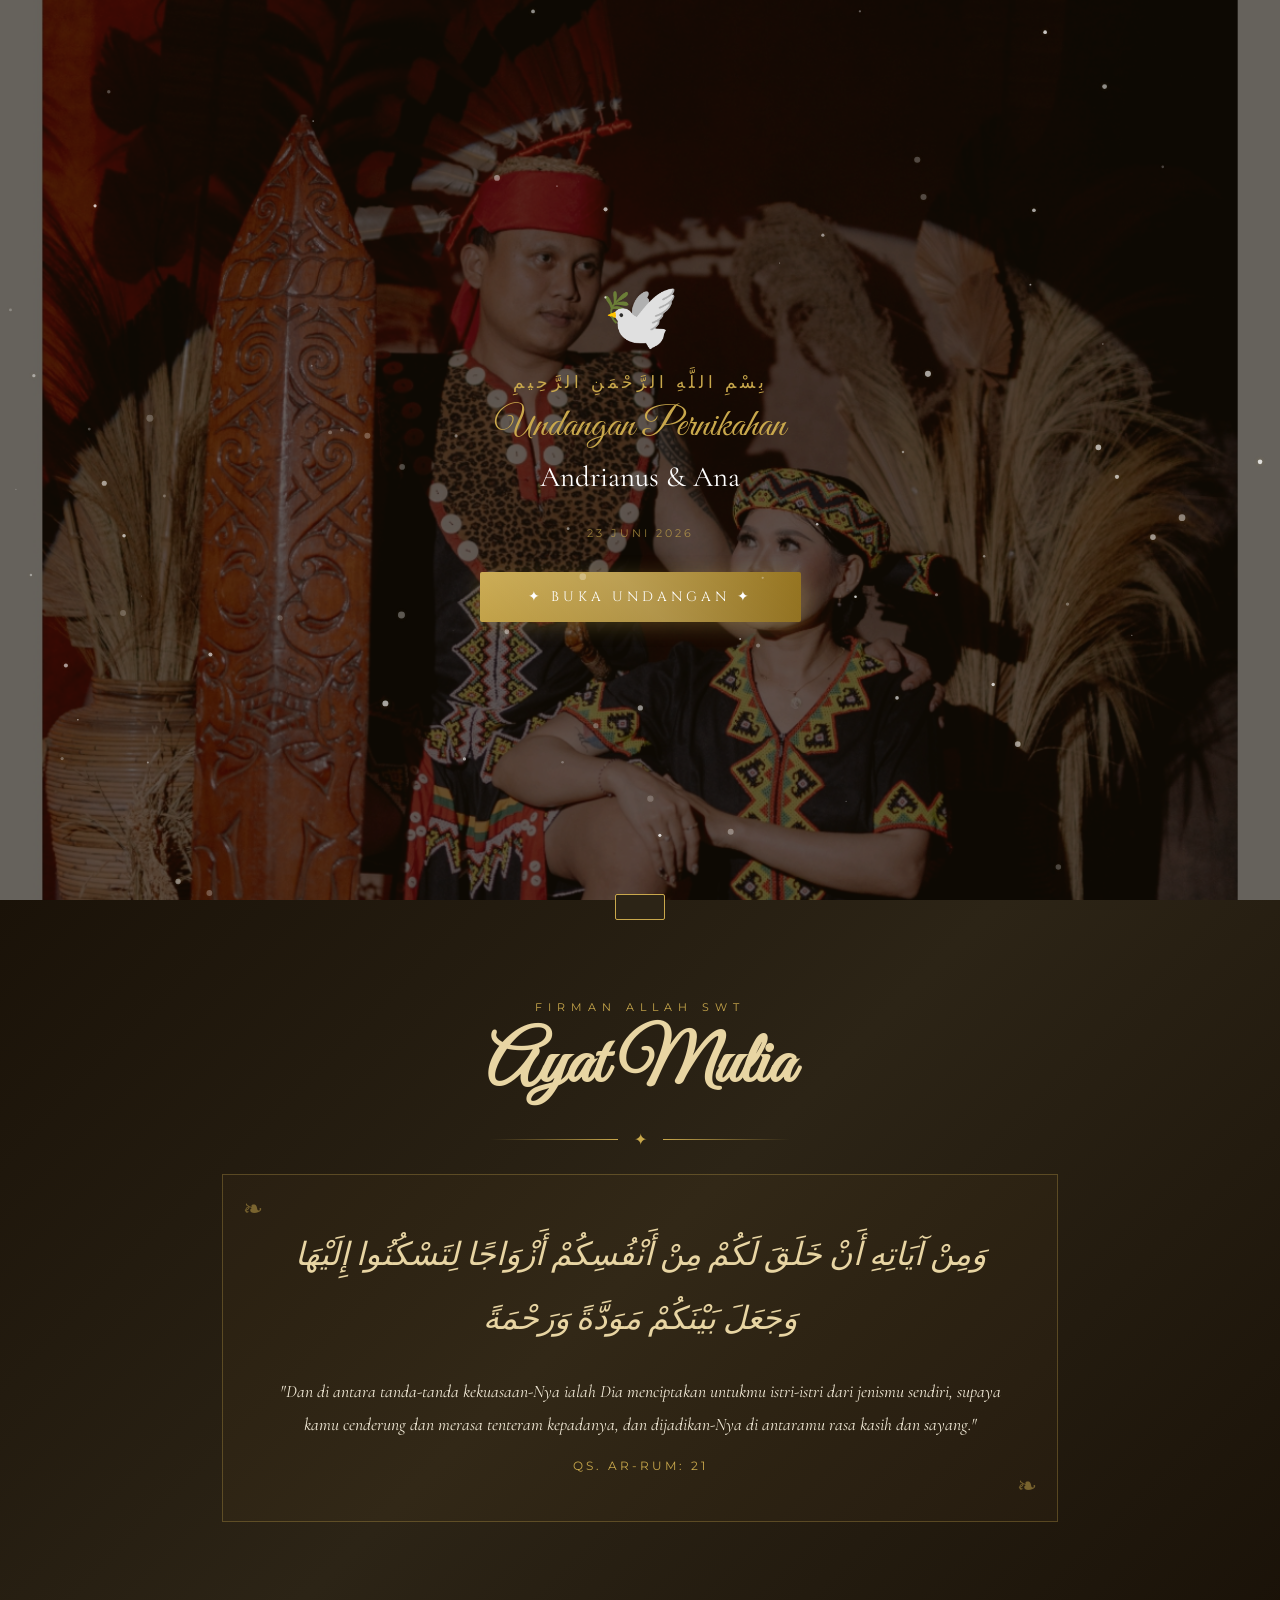
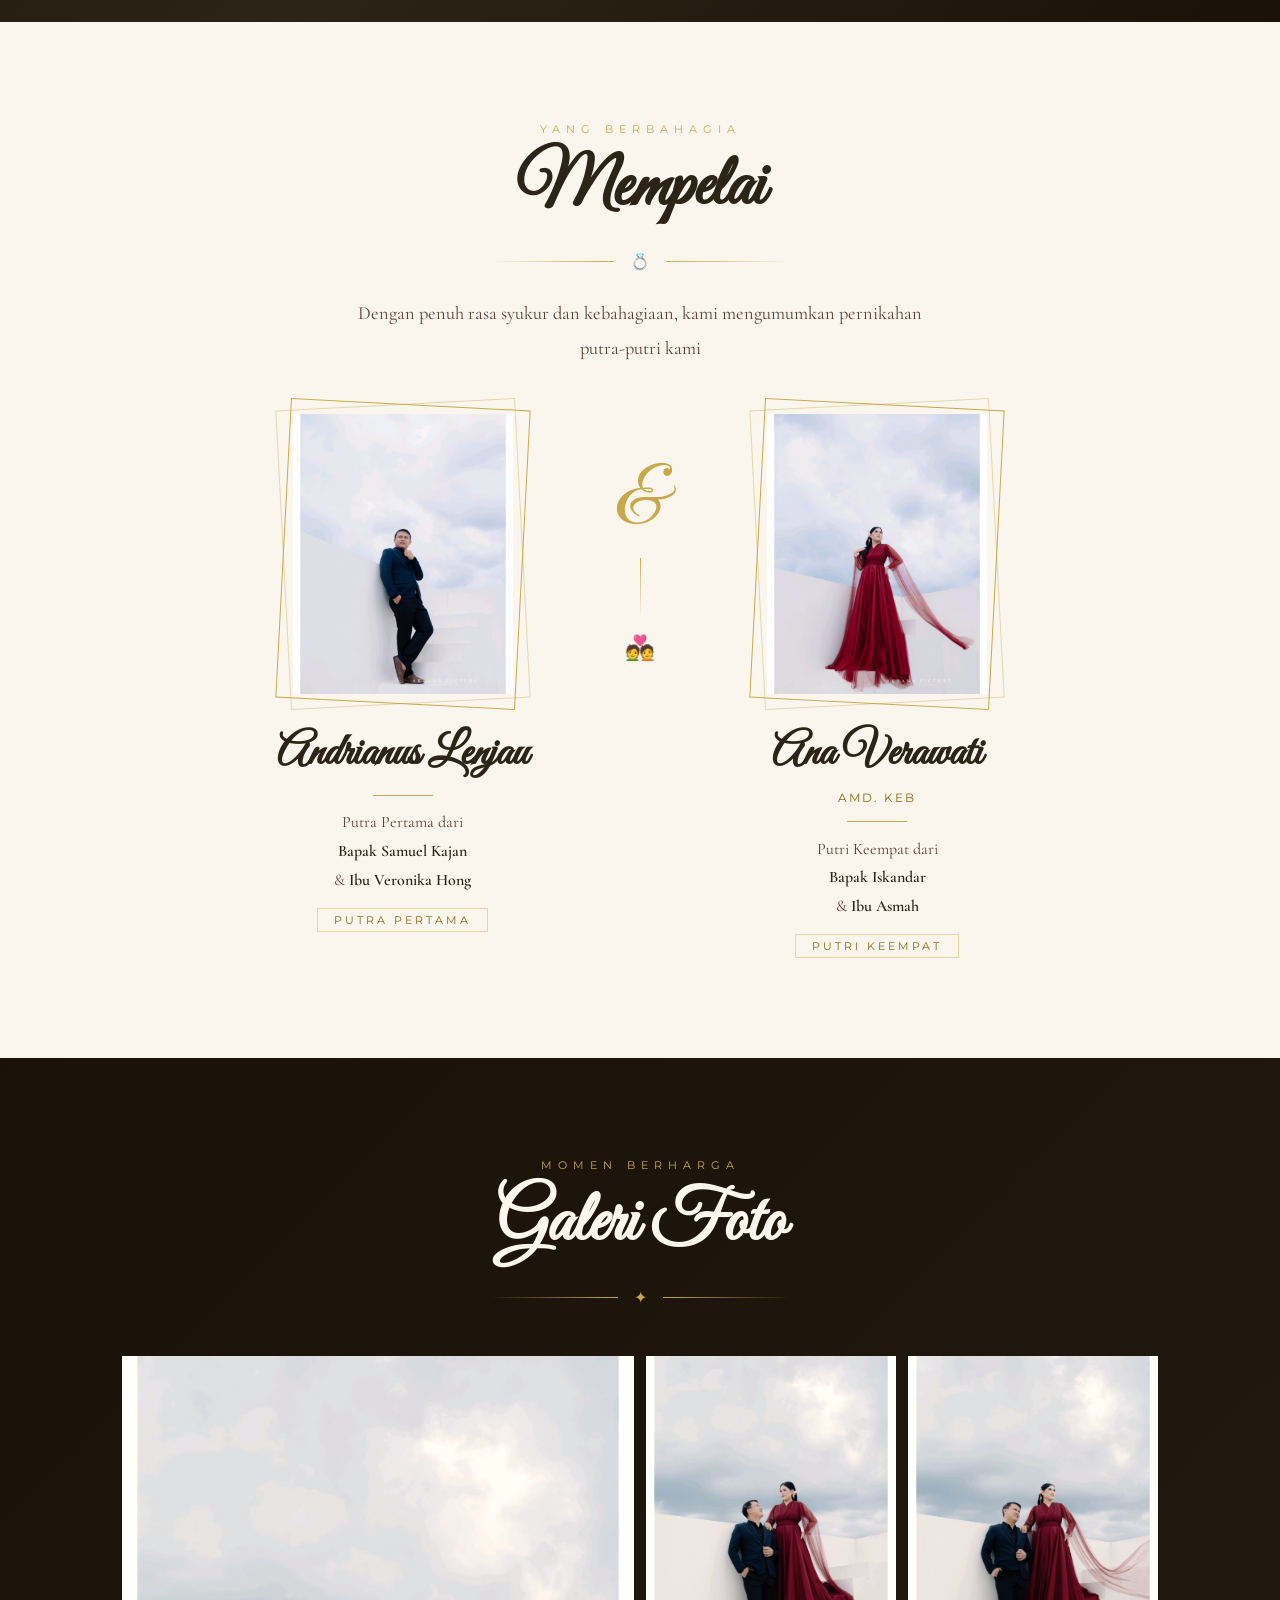
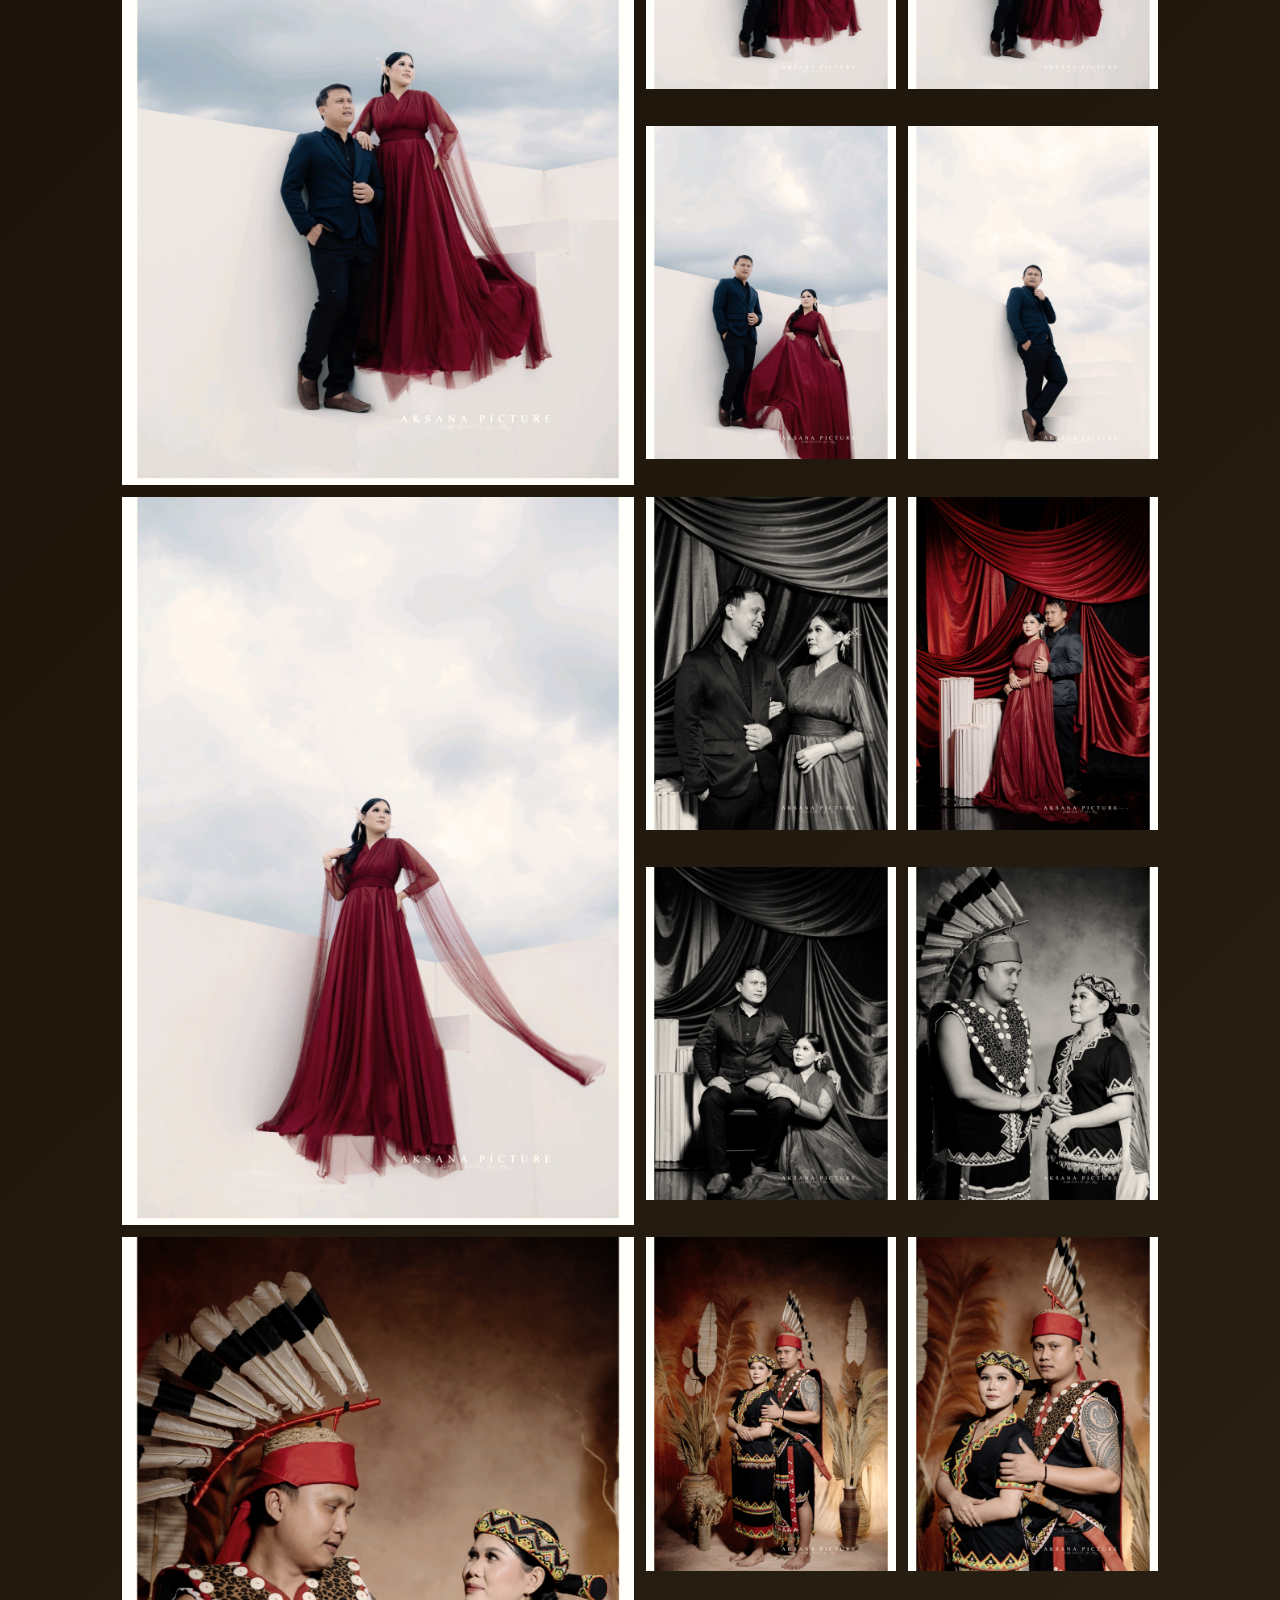
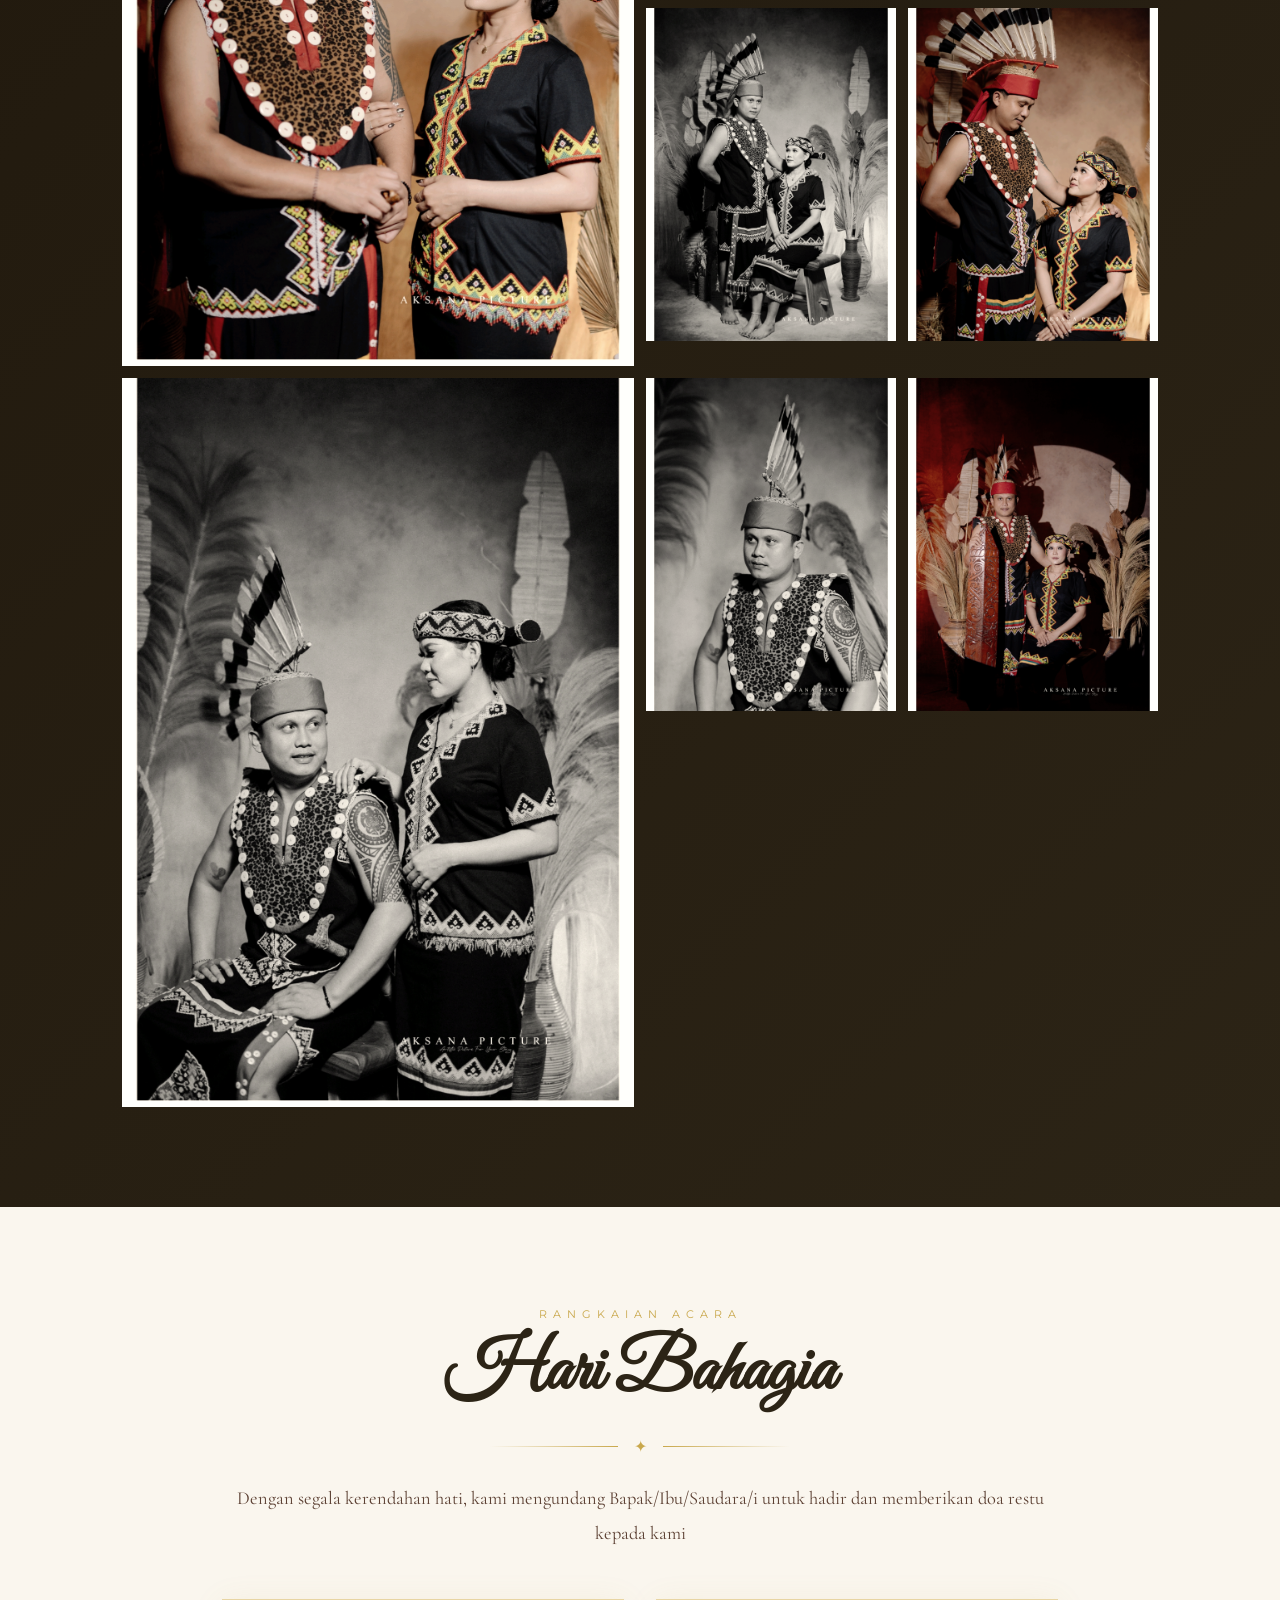
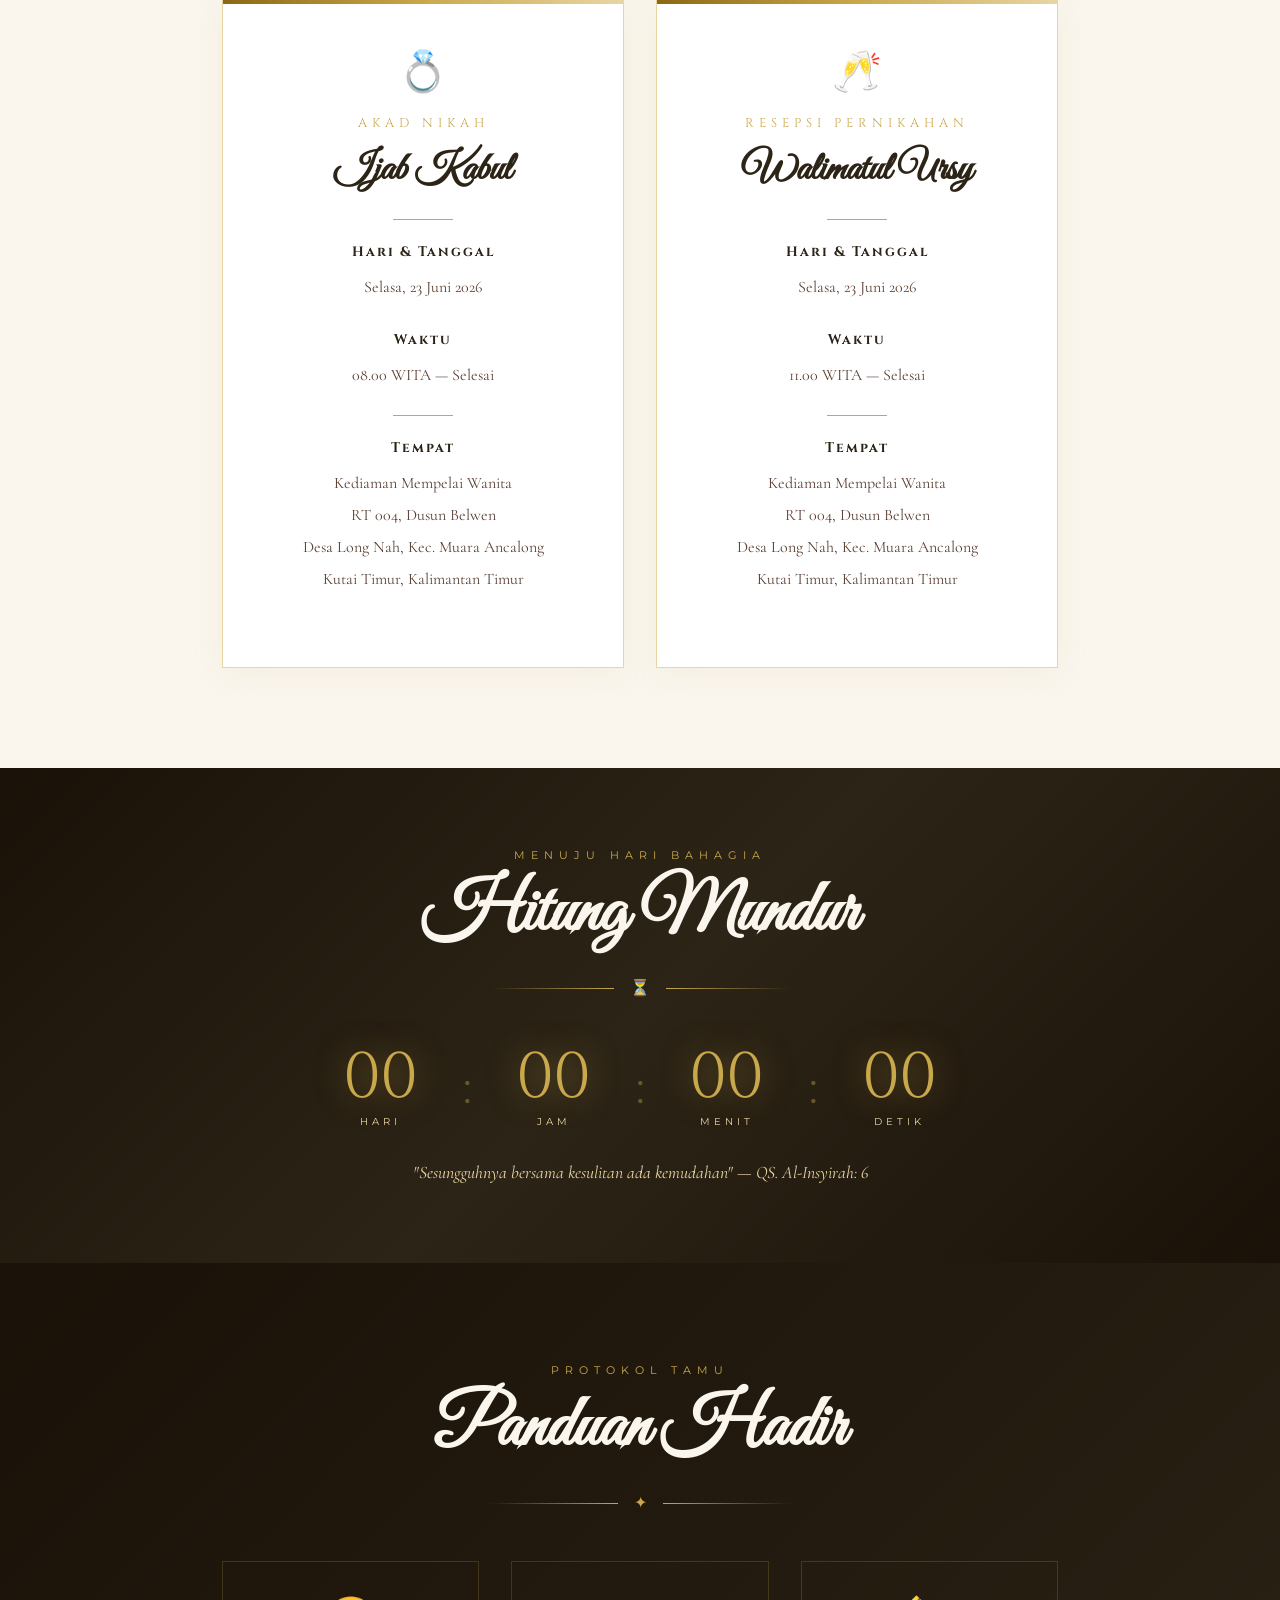
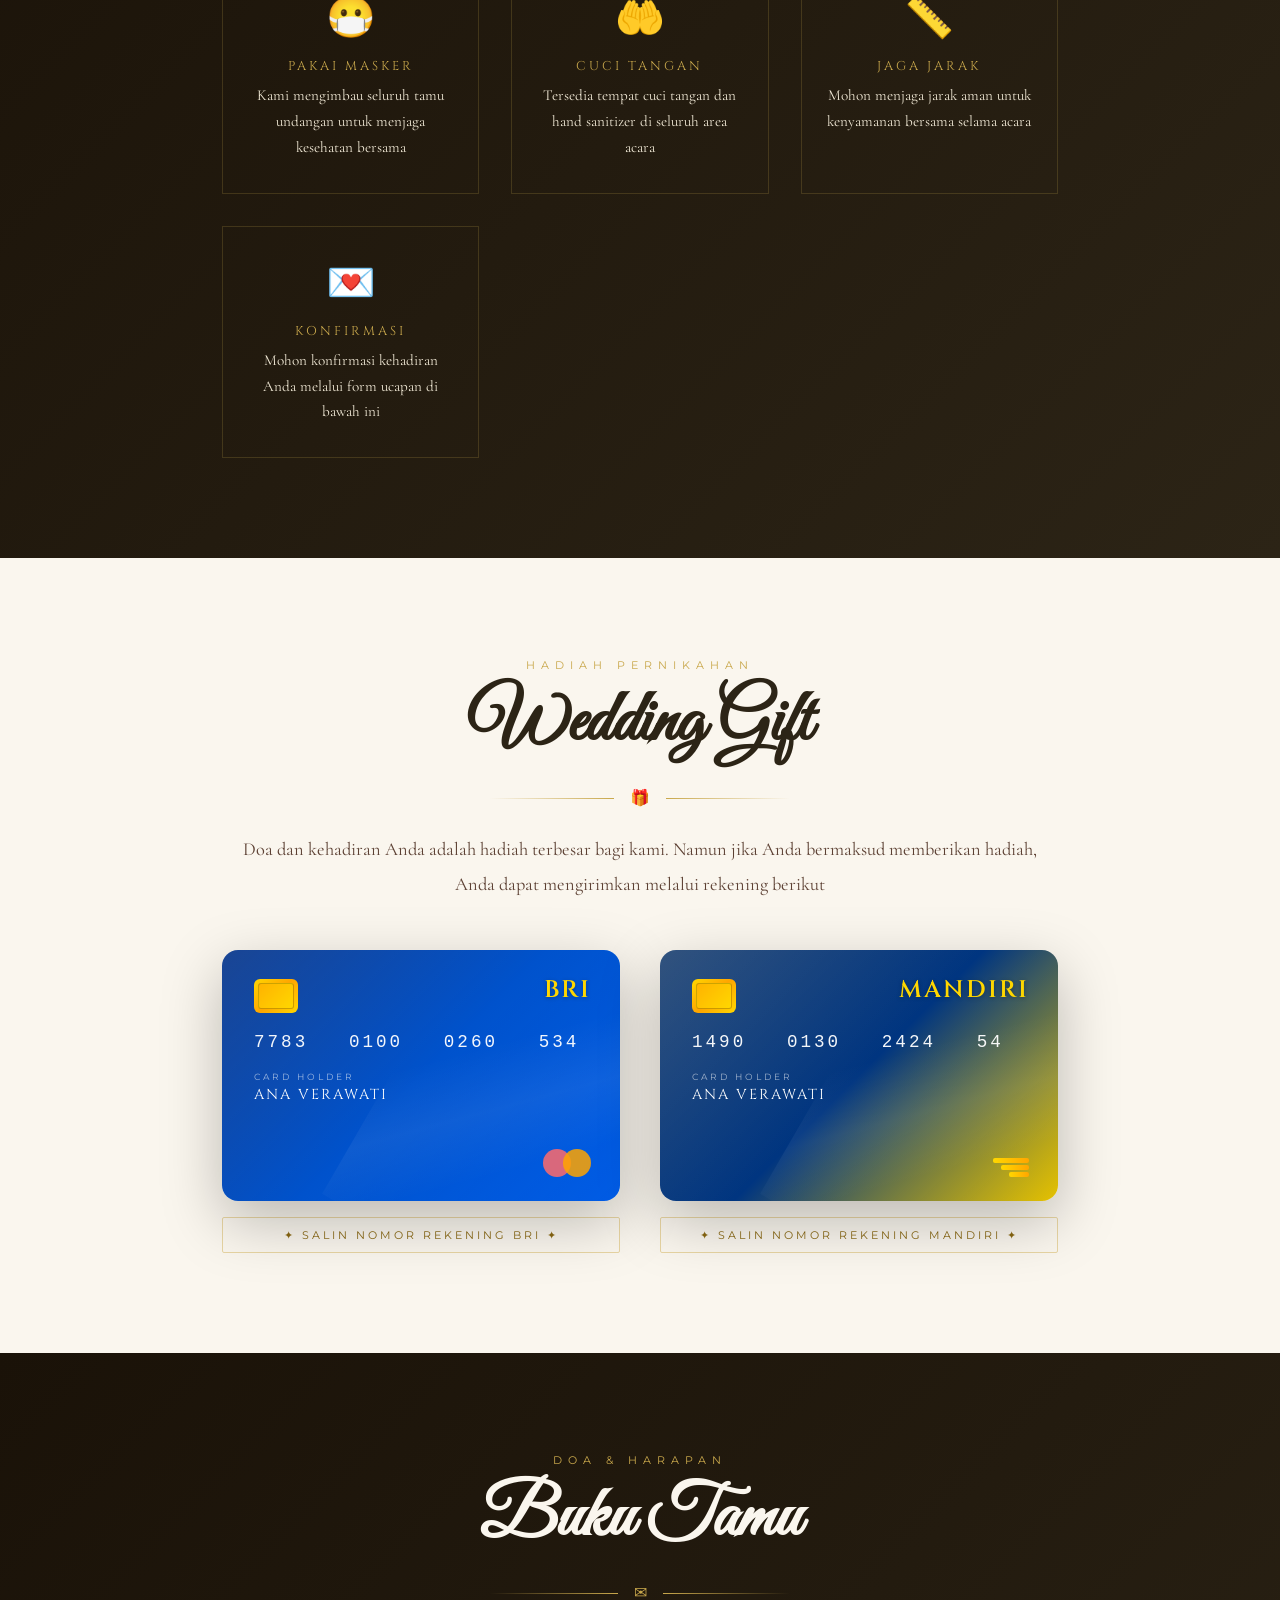
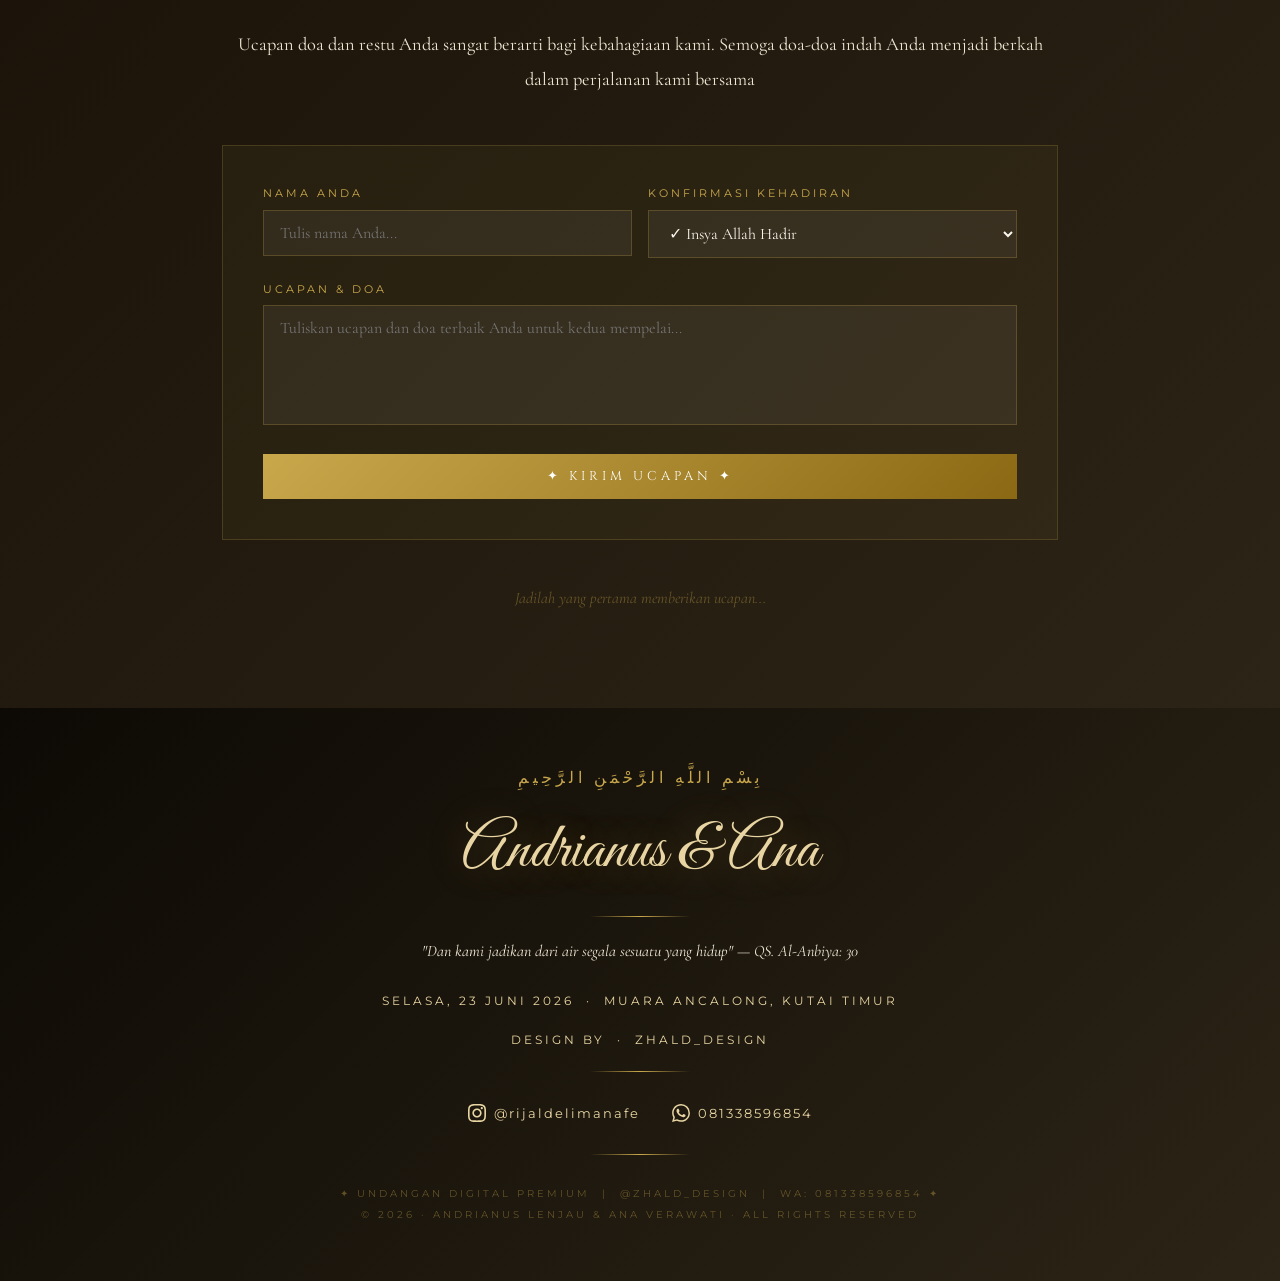
==== index.html @ e17c5233 "Add files via upload" ====
<!DOCTYPE html>
<html lang="id">
<head>
  <meta charset="UTF-8">
  <meta name="viewport" content="width=device-width, initial-scale=1.0">
  <title>Undangan Pernikahan — Andrianus & Ana Verawati</title>
  <meta name="description" content="Undangan Pernikahan Andrianus Lenjau & Ana Verawati Amd. Keb — 23 Juni 2026">
  <link rel="stylesheet" href="style.css">
</head>
<body>

<!-- ===== MUSIC ===== -->
<audio id="bg-music" loop preload="none">
  <source src="Westlife - Beautiful in white (Lyrics).mp3" type="audio/mpeg">
</audio>

<!-- ===== MUSIC BUTTON ===== -->
<button id="music-btn" onclick="toggleMusic()" title="Play/Pause Music">
  <svg viewBox="0 0 24 24"><polygon points="5,3 19,12 5,21"/></svg>
</button>

<!-- ===== SNOW & DOVE CANVAS ===== -->
<canvas id="snow-canvas"></canvas>
<canvas id="dove-canvas"></canvas>

<!-- ===== OPENING SCREEN ===== -->
<div id="opening" style="background-image: url('Latar.jpg'); background-size: cover; background-position: center;">
  <div style="position:absolute; inset:0; background:rgba(20,14,5,0.65);"></div>
  <div class="envelope-wrap" style="position:relative; z-index:1;">
    <div style="font-size:4rem; margin-bottom:1rem; animation: float 3s ease-in-out infinite;">🕊️</div>
    <p class="cover-bismillah" style="color: var(--gold); margin-bottom:0.5rem;">بِسْمِ اللَّهِ الرَّحْمَنِ الرَّحِيمِ</p>
    <p class="envelope-title">Undangan Pernikahan</p>
    <p style="font-family:'Cormorant Garamond',serif; font-size:1.8rem; color:white; margin: 0.5rem 0;">Andrianus & Ana</p>
    <p id="guest-name-display" class="guest-name-display"></p>
    <p style="font-family:'Montserrat',sans-serif; font-size:0.7rem; letter-spacing:3px; color:rgba(201,168,76,0.7); margin-bottom:2rem; text-transform:uppercase;">23 Juni 2026</p>
    <button class="open-btn" onclick="openInvitation()">✦ Buka Undangan ✦</button>
  </div>
</div>

<!-- ===== LIGHTBOX ===== -->
<div id="lightbox">
  <button id="lightbox-close" onclick="closeLightbox()">✕</button>
  <button id="lightbox-prev" onclick="prevPhoto()">‹</button>
  <img id="lightbox-img" src="" alt="Foto">
  <button id="lightbox-next" onclick="nextPhoto()">›</button>
</div>

<!-- ===== TOAST ===== -->
<div class="toast" id="toast"></div>

<!-- ===================================================
     COVER
===================================================== -->
<section id="cover">
  <div id="cover-bg"></div>
  <div id="cover-overlay"></div>

  <!-- Corner ornaments SVG -->
  <svg class="corner-ornament tl" viewBox="0 0 100 100" fill="noAndrianus & Anane" xmlns="http://www.w3.org/2000/svg">
    <path d="M5 5 Q30 5 50 50 Q5 50 5 5Z" stroke="#C9A84C" stroke-width="0.8" fill="none"/>
    <path d="M5 5 L5 40" stroke="#C9A84C" stroke-width="0.8"/>
    <path d="M5 5 L40 5" stroke="#C9A84C" stroke-width="0.8"/>
    <circle cx="5" cy="5" r="3" fill="#C9A84C" opacity="0.6"/>
    <path d="M20 5 Q5 20 5 20" stroke="#C9A84C" stroke-width="0.5" opacity="0.5"/>
  </svg>
  <svg class="corner-ornament tr" viewBox="0 0 100 100" fill="none">
    <path d="M5 5 Q30 5 50 50 Q5 50 5 5Z" stroke="#C9A84C" stroke-width="0.8" fill="none"/>
    <path d="M5 5 L5 40" stroke="#C9A84C" stroke-width="0.8"/>
    <path d="M5 5 L40 5" stroke="#C9A84C" stroke-width="0.8"/>
    <circle cx="5" cy="5" r="3" fill="#C9A84C" opacity="0.6"/>
  </svg>
  <svg class="corner-ornament bl" viewBox="0 0 100 100" fill="none">
    <path d="M5 5 Q30 5 50 50 Q5 50 5 5Z" stroke="#C9A84C" stroke-width="0.8" fill="none"/>
    <path d="M5 5 L5 40" stroke="#C9A84C" stroke-width="0.8"/>
    <path d="M5 5 L40 5" stroke="#C9A84C" stroke-width="0.8"/>
    <circle cx="5" cy="5" r="3" fill="#C9A84C" opacity="0.6"/>
  </svg>
  <svg class="corner-ornament br" viewBox="0 0 100 100" fill="none">
    <path d="M5 5 Q30 5 50 50 Q5 50 5 5Z" stroke="#C9A84C" stroke-width="0.8" fill="none"/>
    <path d="M5 5 L5 40" stroke="#C9A84C" stroke-width="0.8"/>
    <path d="M5 5 L40 5" stroke="#C9A84C" stroke-width="0.8"/>
    <circle cx="5" cy="5" r="3" fill="#C9A84C" opacity="0.6"/>
  </svg>

  <div class="cover-content">
    <p class="cover-bismillah">بِسْمِ اللَّهِ الرَّحْمَنِ الرَّحِيمِ</p>
    <p class="cover-we-invite">✦ &nbsp; The Wedding of &nbsp; ✦</p>

    <div class="cover-names">
      <h1 class="cover-groom">Andrianus</h1>
      <span class="cover-amp">&</span>
      <h1 class="cover-bride">Ana Verawati</h1>
    </div>

    <div class="cover-divider"></div>

    <p class="cover-date">Selasa, 23 Juni 2026 &nbsp;|&nbsp; Muara Ancalong, Kutai Timur</p>
  </div>

  <div class="scroll-indicator" onclick="scrollDown()">
    <span>Gulir Ke Bawah</span>
    <div class="scroll-arrow"></div>
  </div>
</section>

<!-- ===================================================
     VERSE SECTION
===================================================== -->
<section id="verse" class="section">
  <div class="section-inner">
    <p class="section-label">Firman Allah SWT</p>
    <h2 class="section-title" style="color:var(--gold-light);">Ayat Mulia</h2>
    <div class="gold-divider"><span class="gold-divider-icon">✦</span></div>

    <div class="verse-box">
      <p class="verse-arabic">
        وَمِنْ آيَاتِهِ أَنْ خَلَقَ لَكُمْ مِنْ أَنْفُسِكُمْ أَزْوَاجًا لِتَسْكُنُوا إِلَيْهَا وَجَعَلَ بَيْنَكُمْ مَوَدَّةً وَرَحْمَةً
      </p>
      <p class="verse-translation">
        "Dan di antara tanda-tanda kekuasaan-Nya ialah Dia menciptakan untukmu istri-istri dari jenismu sendiri, supaya kamu cenderung dan merasa tenteram kepadanya, dan dijadikan-Nya di antaramu rasa kasih dan sayang."
      </p>
      <p class="verse-source">QS. Ar-Rum: 21</p>
    </div>
  </div>
</section>

<!-- ===================================================
     COUPLE SECTION
===================================================== -->
<section id="couple" class="section">
  <div class="section-inner">
    <p class="section-label">Yang Berbahagia</p>
    <h2 class="section-title">Mempelai</h2>
    <div class="gold-divider"><span class="gold-divider-icon">💍</span></div>
    <p class="section-text" style="color:var(--brown); max-width:600px; margin:0 auto 3rem;">
      Dengan penuh rasa syukur dan kebahagiaan, kami mengumumkan pernikahan putra-putri kami
    </p>

    <div class="couple-grid">
      <!-- GROOM -->
      <div class="couple-card groom">
        <div class="couple-photo-frame">
          <div class="couple-photo-border"></div>
          <div class="couple-photo-border-2"></div>
          <img src="Mempelai Pria.jpg" alt="Andrianus Lenjau" class="couple-photo">
        </div>
        <h3 class="couple-name">Andrianus Lenjau</h3>
        <div style="width:60px; height:1px; background:var(--gold); margin:0.8rem auto;"></div>
        <p class="couple-parents">
          Putra Pertama dari<br>
          <strong>Bapak Samuel Kajan</strong><br>
          &amp; <strong>Ibu Veronika Hong</strong>
        </p>
        <span class="couple-son-daughter">Putra Pertama</span>
      </div>

      <!-- CENTER -->
      <div class="couple-center">
        <span class="couple-amp">&</span>
        <div style="width:1px; height:60px; background:linear-gradient(to bottom, var(--gold), transparent); margin:1rem 0;"></div>
        <span style="font-size:1.5rem;">💑</span>
      </div>

      <!-- BRIDE -->
      <div class="couple-card bride">
        <div class="couple-photo-frame">
          <div class="couple-photo-border"></div>
          <div class="couple-photo-border-2"></div>
          <img src="Mempelai Wanita.jpg" alt="Ana Verawati" class="couple-photo">
        </div>
        <h3 class="couple-name">Ana Verawati</h3>
        <p class="couple-degree">Amd. Keb</p>
        <div style="width:60px; height:1px; background:var(--gold); margin:0.8rem auto;"></div>
        <p class="couple-parents">
          Putri Keempat dari<br>
          <strong>Bapak Iskandar</strong><br>
          &amp; <strong>Ibu Asmah</strong>
        </p>
        <span class="couple-son-daughter">Putri Keempat</span>
      </div>
    </div>
  </div>
</section>

<!-- ===================================================
     GALLERY SECTION
===================================================== -->
<section id="gallery" class="section">
  <div class="section-inner" style="max-width:1100px;">
    <p class="section-label" style="color:var(--gold);">Momen Berharga</p>
    <h2 class="section-title" style="color:var(--ivory);">Galeri Foto</h2>
    <div class="gold-divider"><span class="gold-divider-icon">✦</span></div>

    <div class="gallery-grid">
      <!-- 20 photos -->
      <div class="gallery-item" onclick="openLightbox(0)">
        <img src="Foto1.jpg" alt="Foto 1" loading="lazy">
        <div class="gallery-overlay"><span class="gallery-overlay-icon">⊕</span></div>
      </div>
      <div class="gallery-item" onclick="openLightbox(1)">
        <img src="Foto2.jpg" alt="Foto 2" loading="lazy">
        <div class="gallery-overlay"><span class="gallery-overlay-icon">⊕</span></div>
      </div>
      <div class="gallery-item" onclick="openLightbox(2)">
        <img src="Foto3.jpg" alt="Foto 3" loading="lazy">
        <div class="gallery-overlay"><span class="gallery-overlay-icon">⊕</span></div>
      </div>
      <div class="gallery-item" onclick="openLightbox(3)">
        <img src="Foto4.jpg" alt="Foto 4" loading="lazy">
        <div class="gallery-overlay"><span class="gallery-overlay-icon">⊕</span></div>
      </div>
      <div class="gallery-item" onclick="openLightbox(4)">
        <img src="Foto5.jpg" alt="Foto 5" loading="lazy">
        <div class="gallery-overlay"><span class="gallery-overlay-icon">⊕</span></div>
      </div>
      <div class="gallery-item" onclick="openLightbox(5)">
        <img src="Foto6.jpg" alt="Foto 6" loading="lazy">
        <div class="gallery-overlay"><span class="gallery-overlay-icon">⊕</span></div>
      </div>
      <div class="gallery-item" onclick="openLightbox(6)">
        <img src="Foto7.jpg" alt="Foto 7" loading="lazy">
        <div class="gallery-overlay"><span class="gallery-overlay-icon">⊕</span></div>
      </div>
      <div class="gallery-item" onclick="openLightbox(7)">
        <img src="Foto8.jpg" alt="Foto 8" loading="lazy">
        <div class="gallery-overlay"><span class="gallery-overlay-icon">⊕</span></div>
      </div>
      <div class="gallery-item" onclick="openLightbox(8)">
        <img src="Foto9.jpg" alt="Foto 9" loading="lazy">
        <div class="gallery-overlay"><span class="gallery-overlay-icon">⊕</span></div>
      </div>
      <div class="gallery-item" onclick="openLightbox(9)">
        <img src="Foto10.jpg" alt="Foto 10" loading="lazy">
        <div class="gallery-overlay"><span class="gallery-overlay-icon">⊕</span></div>
      </div>
      <div class="gallery-item" onclick="openLightbox(10)">
        <img src="Foto11.jpg" alt="Foto 11" loading="lazy">
        <div class="gallery-overlay"><span class="gallery-overlay-icon">⊕</span></div>
      </div>
      <div class="gallery-item" onclick="openLightbox(11)">
        <img src="Foto12.jpg" alt="Foto 12" loading="lazy">
        <div class="gallery-overlay"><span class="gallery-overlay-icon">⊕</span></div>
      </div>
      <div class="gallery-item" onclick="openLightbox(12)">
        <img src="Foto13.jpg" alt="Foto 13" loading="lazy">
        <div class="gallery-overlay"><span class="gallery-overlay-icon">⊕</span></div>
      </div>
      <div class="gallery-item" onclick="openLightbox(13)">
        <img src="Foto14.jpg" alt="Foto 14" loading="lazy">
        <div class="gallery-overlay"><span class="gallery-overlay-icon">⊕</span></div>
      </div>
      <div class="gallery-item" onclick="openLightbox(14)">
        <img src="Foto15.jpg" alt="Foto 15" loading="lazy">
        <div class="gallery-overlay"><span class="gallery-overlay-icon">⊕</span></div>
      </div>
      <div class="gallery-item" onclick="openLightbox(15)">
        <img src="Foto16.jpg" alt="Foto 16" loading="lazy">
        <div class="gallery-overlay"><span class="gallery-overlay-icon">⊕</span></div>
      </div>
      <div class="gallery-item" onclick="openLightbox(16)">
        <img src="Foto17.jpg" alt="Foto 17" loading="lazy">
        <div class="gallery-overlay"><span class="gallery-overlay-icon">⊕</span></div>
      </div>
      <div class="gallery-item" onclick="openLightbox(17)">
        <img src="Foto18.jpg" alt="Foto 18" loading="lazy">
        <div class="gallery-overlay"><span class="gallery-overlay-icon">⊕</span></div>
      </div>
    </div>
  </div>
</section>

<!-- ===================================================
     EVENT SECTION
===================================================== -->
<section id="event" class="section">
  <div class="section-inner">
    <p class="section-label">Rangkaian Acara</p>
    <h2 class="section-title">Hari Bahagia</h2>
    <div class="gold-divider"><span class="gold-divider-icon">✦</span></div>
    <p class="section-text" style="color:var(--brown);">
      Dengan segala kerendahan hati, kami mengundang Bapak/Ibu/Saudara/i untuk hadir dan memberikan doa restu kepada kami
    </p>

    <div class="event-grid">
      <!-- AKAD -->
      <div class="event-card">
        <span class="event-icon">💍</span>
        <p class="event-type">Akad Nikah</p>
        <h3 class="event-name">Ijab Kabul</h3>
        <div class="event-divider"></div>
        <div class="event-detail">
          <strong>Hari &amp; Tanggal</strong>
          Selasa, 23 Juni 2026
        </div>
        <div class="event-detail">
          <strong>Waktu</strong>
          08.00 WITA — Selesai
        </div>
        <div class="event-divider"></div>
        <div class="event-detail">
          <strong>Tempat</strong>
          Kediaman Mempelai Wanita<br>
          RT 004, Dusun Belwen<br>
          Desa Long Nah, Kec. Muara Ancalong<br>
          Kutai Timur, Kalimantan Timur
        </div>
      </div>

      <!-- RESEPSI -->
      <div class="event-card">
        <span class="event-icon">🥂</span>
        <p class="event-type">Resepsi Pernikahan</p>
        <h3 class="event-name">Walimatul Ursy</h3>
        <div class="event-divider"></div>
        <div class="event-detail">
          <strong>Hari &amp; Tanggal</strong>
          Selasa, 23 Juni 2026
        </div>
        <div class="event-detail">
          <strong>Waktu</strong>
          11.00 WITA — Selesai
        </div>
        <div class="event-divider"></div>
        <div class="event-detail">
          <strong>Tempat</strong>
          Kediaman Mempelai Wanita<br>
          RT 004, Dusun Belwen<br>
          Desa Long Nah, Kec. Muara Ancalong<br>
          Kutai Timur, Kalimantan Timur
        </div>
      </div>
    </div>
  </div>
</section>

<!-- ===================================================
     COUNTDOWN
===================================================== -->
<section id="countdown" class="section">
  <div class="section-inner">
    <p class="section-label" style="color:var(--gold);">Menuju Hari Bahagia</p>
    <h2 class="section-title" style="color:var(--ivory);">Hitung Mundur</h2>
    <div class="gold-divider"><span class="gold-divider-icon">⏳</span></div>

    <div class="countdown-grid">
      <div class="countdown-item">
        <span class="countdown-num" id="ct-days">00</span>
        <span class="countdown-label">Hari</span>
      </div>
      <span class="countdown-separator">:</span>
      <div class="countdown-item">
        <span class="countdown-num" id="ct-hours">00</span>
        <span class="countdown-label">Jam</span>
      </div>
      <span class="countdown-separator">:</span>
      <div class="countdown-item">
        <span class="countdown-num" id="ct-minutes">00</span>
        <span class="countdown-label">Menit</span>
      </div>
      <span class="countdown-separator">:</span>
      <div class="countdown-item">
        <span class="countdown-num" id="ct-seconds">00</span>
        <span class="countdown-label">Detik</span>
      </div>
    </div>

    <p style="margin-top:2rem; font-family:'Cormorant Garamond',serif; font-size:1.1rem; color:var(--gold-light); font-style:italic; text-align:center;">
      "Sesungguhnya bersama kesulitan ada kemudahan" — QS. Al-Insyirah: 6
    </p>
  </div>
</section>

<!-- ===================================================
     PROTOKOL KESEHATAN
===================================================== -->
<section id="protocol" class="section">
  <div class="section-inner">
    <p class="section-label" style="color:var(--gold);">Protokol Tamu</p>
    <h2 class="section-title" style="color:var(--ivory);">Panduan Hadir</h2>
    <div class="gold-divider"><span class="gold-divider-icon">✦</span></div>

    <div class="protocol-grid">
      <div class="protocol-item">
        <span class="protocol-icon">😷</span>
        <p class="protocol-title">Pakai Masker</p>
        <p class="protocol-desc">Kami mengimbau seluruh tamu undangan untuk menjaga kesehatan bersama</p>
      </div>
      <div class="protocol-item">
        <span class="protocol-icon">🤲</span>
        <p class="protocol-title">Cuci Tangan</p>
        <p class="protocol-desc">Tersedia tempat cuci tangan dan hand sanitizer di seluruh area acara</p>
      </div>
      <div class="protocol-item">
        <span class="protocol-icon">📏</span>
        <p class="protocol-title">Jaga Jarak</p>
        <p class="protocol-desc">Mohon menjaga jarak aman untuk kenyamanan bersama selama acara</p>
      </div>
      <div class="protocol-item">
        <span class="protocol-icon">💌</span>
        <p class="protocol-title">Konfirmasi</p>
        <p class="protocol-desc">Mohon konfirmasi kehadiran Anda melalui form ucapan di bawah ini</p>
      </div>
    </div>
  </div>
</section>

<!-- ===================================================
     GIFT / REKENING SECTION
===================================================== -->
<section id="gift" class="section">
  <div class="section-inner">
    <p class="section-label">Hadiah Pernikahan</p>
    <h2 class="section-title">Wedding Gift</h2>
    <div class="gold-divider"><span class="gold-divider-icon">🎁</span></div>
    <p class="section-text" style="color:var(--brown);">
      Doa dan kehadiran Anda adalah hadiah terbesar bagi kami. Namun jika Anda bermaksud memberikan hadiah, Anda dapat mengirimkan melalui rekening berikut
    </p>

    <div class="atm-grid">
      <!-- BRI CARD -->
      <div>
        <div class="atm-card atm-bri">
          <div class="atm-shine"></div>
          <div class="atm-bank-name">BRI</div>
          <div class="atm-chip"></div>
          <div class="atm-number">7783 &nbsp; 0100 &nbsp; 0260 &nbsp; 534</div>
          <div class="atm-holder">
            <div class="atm-holder-label">Card Holder</div>
            <div class="atm-holder-name">ANA VERAWATI</div>
          </div>
          <!-- BRI Logo circles -->
          <div class="atm-logo">
            <div class="atm-logo-circle" style="background:#FF6B6B;"></div>
            <div class="atm-logo-circle" style="background:#FFA500; margin-left:-12px;"></div>
          </div>
        </div>
        <button class="atm-copy-btn" onclick="copyRek('778301000260534', 'No. Rekening BRI')">
          ✦ Salin Nomor Rekening BRI ✦
        </button>
      </div>

      <!-- MANDIRI CARD -->
      <div>
        <div class="atm-card atm-mandiri">
          <div class="atm-shine"></div>
          <div class="atm-bank-name">MANDIRI</div>
          <div class="atm-chip"></div>
          <div class="atm-number">1490 &nbsp; 0130 &nbsp; 2424 &nbsp; 54</div>
          <div class="atm-holder">
            <div class="atm-holder-label">Card Holder</div>
            <div class="atm-holder-name">ANA VERAWATI</div>
          </div>
          <!-- Mandiri Logo -->
          <div class="atm-logo" style="flex-direction:column; align-items:flex-end; gap:2px;">
            <div style="width:36px; height:5px; background:linear-gradient(to right, #FFD700, #FFA500); border-radius:2px;"></div>
            <div style="width:28px; height:5px; background:linear-gradient(to right, #FFD700, #FFA500); border-radius:2px;"></div>
            <div style="width:20px; height:5px; background:linear-gradient(to right, #FFD700, #FFA500); border-radius:2px;"></div>
          </div>
        </div>
        <button class="atm-copy-btn" onclick="copyRek('1490013024254', 'No. Rekening Mandiri')">
          ✦ Salin Nomor Rekening Mandiri ✦
        </button>
      </div>
    </div>
  </div>
</section>

<!-- ===================================================
     WISHES SECTION
===================================================== -->
<section id="wishes" class="section">
  <div class="section-inner">
    <p class="section-label" style="color:var(--gold);">Doa &amp; Harapan</p>
    <h2 class="section-title" style="color:var(--ivory);">Buku Tamu</h2>
    <div class="gold-divider"><span class="gold-divider-icon">✉</span></div>
    <p class="section-text" style="color:var(--ivory-dark);">
      Ucapan doa dan restu Anda sangat berarti bagi kebahagiaan kami. Semoga doa-doa indah Anda menjadi berkah dalam perjalanan kami bersama
    </p>

    <div class="wishes-form">
      <div class="form-row">
        <div class="form-group">
          <label class="form-label">Nama Anda</label>
          <input type="text" id="wish-name" class="form-input" placeholder="Tulis nama Anda...">
        </div>
        <div class="form-group">
          <label class="form-label">Konfirmasi Kehadiran</label>
          <select id="wish-attendance" class="form-select form-input">
            <option value="Hadir">✓ Insya Allah Hadir</option>
            <option value="Tidak Hadir">✗ Tidak Dapat Hadir</option>
            <option value="Mungkin">? Masih Belum Pasti</option>
          </select>
        </div>
      </div>
      <div class="form-group">
        <label class="form-label">Ucapan &amp; Doa</label>
        <textarea id="wish-message" class="form-textarea" placeholder="Tuliskan ucapan dan doa terbaik Anda untuk kedua mempelai..."></textarea>
      </div>
      <button class="submit-btn" id="wish-submit" onclick="submitWish()">
        ✦ Kirim Ucapan ✦
      </button>
    </div>

    <!-- Wishes List -->
    <div class="wishes-list" id="wishes-list">
      <p style="text-align:center; color:rgba(201,168,76,0.4); font-style:italic; font-family:'Cormorant Garamond',serif;">Memuat ucapan...</p>
    </div>
  </div>
</section>

<!-- ===================================================
     FOOTER
===================================================== -->
<footer id="footer">
  <p class="cover-bismillah" style="color:var(--gold); font-size:1rem;">بِسْمِ اللَّهِ الرَّحْمَنِ الرَّحِيمِ</p>

  <div class="footer-names">
    Andrianus &amp; Ana
  </div>

  <div class="footer-divider"></div>

  <p class="footer-tagline">
    "Dan kami jadikan dari air segala sesuatu yang hidup" — QS. Al-Anbiya: 30
  </p>

  <p style="font-family:'Montserrat',sans-serif; font-size:0.75rem; letter-spacing:3px; color:var(--gold-light); text-transform:uppercase; margin-bottom:1.5rem;">
    Selasa, 23 Juni 2026 &nbsp;·&nbsp; Muara Ancalong, Kutai Timur
  </p>

  <p style="font-family:'Montserrat',sans-serif; font-size:0.75rem; letter-spacing:3px; color:var(--gold-light); text-transform:uppercase; margin-bottom:1.5rem;">
    Design By &nbsp;·&nbsp; Zhald_Design
  </p>

  <div class="footer-divider"></div>

  <div class="footer-social">
    <a href="https://instagram.com/rijaldelimanafe" target="_blank" class="footer-social-link">
      <svg viewBox="0 0 24 24"><path d="M12 2.163c3.204 0 3.584.012 4.85.07 3.252.148 4.771 1.691 4.919 4.919.058 1.265.069 1.645.069 4.849 0 3.205-.012 3.584-.069 4.849-.149 3.225-1.664 4.771-4.919 4.919-1.266.058-1.644.07-4.85.07-3.204 0-3.584-.012-4.849-.07-3.26-.149-4.771-1.699-4.919-4.92-.058-1.265-.07-1.644-.07-4.849 0-3.204.013-3.583.07-4.849.149-3.227 1.664-4.771 4.919-4.919 1.266-.057 1.645-.069 4.849-.069zm0-2.163c-3.259 0-3.667.014-4.947.072-4.358.2-6.78 2.618-6.98 6.98-.059 1.281-.073 1.689-.073 4.948 0 3.259.014 3.668.072 4.948.2 4.358 2.618 6.78 6.98 6.98 1.281.058 1.689.072 4.948.072 3.259 0 3.668-.014 4.948-.072 4.354-.2 6.782-2.618 6.979-6.98.059-1.28.073-1.689.073-4.948 0-3.259-.014-3.667-.072-4.947-.196-4.354-2.617-6.78-6.979-6.98-1.281-.059-1.69-.073-4.949-.073zm0 5.838c-3.403 0-6.162 2.759-6.162 6.162s2.759 6.163 6.162 6.163 6.162-2.759 6.162-6.163c0-3.403-2.759-6.162-6.162-6.162zm0 10.162c-2.209 0-4-1.79-4-4 0-2.209 1.791-4 4-4s4 1.791 4 4c0 2.21-1.791 4-4 4zm6.406-11.845c-.796 0-1.441.645-1.441 1.44s.645 1.44 1.441 1.44c.795 0 1.439-.645 1.439-1.44s-.644-1.44-1.439-1.44z"/></svg>
      @rijaldelimanafe
    </a>
    <a href="https://wa.me/6281338596854" target="_blank" class="footer-social-link">
      <svg viewBox="0 0 24 24"><path d="M17.472 14.382c-.297-.149-1.758-.867-2.03-.967-.273-.099-.471-.148-.67.15-.197.297-.767.966-.94 1.164-.173.199-.347.223-.644.075-.297-.15-1.255-.463-2.39-1.475-.883-.788-1.48-1.761-1.653-2.059-.173-.297-.018-.458.13-.606.134-.133.298-.347.446-.52.149-.174.198-.298.298-.497.099-.198.05-.371-.025-.52-.075-.149-.669-1.612-.916-2.207-.242-.579-.487-.5-.669-.51-.173-.008-.371-.01-.57-.01-.198 0-.52.074-.792.372-.272.297-1.04 1.016-1.04 2.479 0 1.462 1.065 2.875 1.213 3.074.149.198 2.096 3.2 5.077 4.487.709.306 1.262.489 1.694.625.712.227 1.36.195 1.871.118.571-.085 1.758-.719 2.006-1.413.248-.694.248-1.289.173-1.413-.074-.124-.272-.198-.57-.347m-5.421 7.403h-.004a9.87 9.87 0 01-5.031-1.378l-.361-.214-3.741.982.998-3.648-.235-.374a9.86 9.86 0 01-1.51-5.26c.001-5.45 4.436-9.884 9.888-9.884 2.64 0 5.122 1.03 6.988 2.898a9.825 9.825 0 012.893 6.994c-.003 5.45-4.437 9.884-9.885 9.884m8.413-18.297A11.815 11.815 0 0012.05 0C5.495 0 .16 5.335.157 11.892c0 2.096.547 4.142 1.588 5.945L.057 24l6.305-1.654a11.882 11.882 0 005.683 1.448h.005c6.554 0 11.89-5.335 11.893-11.893a11.821 11.821 0 00-3.48-8.413z"/></svg>
      081338596854
    </a>
  </div>

  <div class="footer-divider"></div>

  <p class="footer-credit">
    ✦ Undangan Digital Premium &nbsp;|&nbsp; @Zhald_Design &nbsp;|&nbsp; WA: 081338596854 ✦
  </p>
  <p class="footer-credit" style="margin-top:0.5rem;">© 2026 · Andrianus Lenjau & Ana Verawati · All Rights Reserved</p>
</footer>

<script src="script.js"></script>
</body>
</html>
---- style.css ----
/* ===================================
   PREMIUM WEDDING INVITATION STYLES
   Andrianus & Ana Verawati
   =================================== */

@import url('https://fonts.googleapis.com/css2?family=Cormorant+Garamond:ital,wght@0,300;0,400;0,500;0,600;1,300;1,400;1,500&family=Great+Vibes&family=Montserrat:wght@300;400;500;600&family=Cinzel:wght@400;500;600&display=swap');

:root {
  --gold: #C9A84C;
  --gold-light: #E8D5A3;
  --gold-pale: #F5EDD6;
  --gold-dark: #8B6914;
  --ivory: #FAF6EE;
  --ivory-dark: #F0E8D5;
  --charcoal: #2C2416;
  --brown: #5C4033;
  --white: #FFFFFF;
  --cream: #FDF8F0;
  --shadow-gold: rgba(201, 168, 76, 0.3);
  --glass: rgba(255, 255, 255, 0.08);
  --font-script: 'Great Vibes', cursive;
  --font-serif: 'Cormorant Garamond', serif;
  --font-sans: 'Montserrat', sans-serif;
  --font-display: 'Cinzel', serif;
}

* {
  margin: 0;
  padding: 0;
  box-sizing: border-box;
}

html {
  scroll-behavior: smooth;
}

body {
  font-family: var(--font-serif);
  background: var(--charcoal);
  color: var(--charcoal);
  overflow-x: hidden;
}

/* ===== SCROLLBAR ===== */
::-webkit-scrollbar { width: 6px; }
::-webkit-scrollbar-track { background: var(--charcoal); }
::-webkit-scrollbar-thumb { background: var(--gold); border-radius: 3px; }

/* ===== MUSIC PLAYER ===== */
#music-btn {
  position: fixed;
  bottom: 24px;
  right: 24px;
  z-index: 9999;
  width: 52px;
  height: 52px;
  background: linear-gradient(135deg, var(--gold), var(--gold-dark));
  border: none;
  border-radius: 50%;
  cursor: pointer;
  display: flex;
  align-items: center;
  justify-content: center;
  box-shadow: 0 4px 20px var(--shadow-gold);
  transition: transform 0.3s, box-shadow 0.3s;
}
#music-btn:hover { transform: scale(1.1); box-shadow: 0 6px 30px var(--shadow-gold); }
#music-btn svg { width: 22px; height: 22px; fill: white; }
#music-btn.playing { animation: pulse-gold 2s infinite; }

@keyframes pulse-gold {
  0%, 100% { box-shadow: 0 4px 20px var(--shadow-gold); }
  50% { box-shadow: 0 4px 40px rgba(201, 168, 76, 0.7); }
}

/* ===== SNOW CANVAS ===== */
#snow-canvas {
  position: fixed;
  top: 0; left: 0;
  width: 100%; height: 100%;
  pointer-events: none;
  z-index: 10001;
}

/* ===== DOVE / BUTTERFLY CANVAS ===== */
#dove-canvas {
  position: fixed;
  top: 0; left: 0;
  width: 100%; height: 100%;
  pointer-events: none;
  z-index: 9989;
}

/* ===== COVER SECTION ===== */
#cover {
  position: relative;
  min-height: 100vh;
  display: flex;
  flex-direction: column;
  align-items: center;
  justify-content: center;
  overflow: hidden;
  background: var(--charcoal);
}

#cover-bg {
  position: absolute;
  inset: 0;
  background-image: url('Latar.jpg');
  background-size: cover;
  background-position: center;
  filter: brightness(0.5) saturate(0.8);
  animation: coverZoom 20s ease-in-out infinite alternate;
}

@keyframes coverZoom {
  0% { transform: scale(1); }
  100% { transform: scale(1.08); }
}

#cover-overlay {
  position: absolute;
  inset: 0;
  background: linear-gradient(
    to bottom,
    rgba(20, 15, 8, 0.4) 0%,
    rgba(10, 7, 3, 0.6) 50%,
    rgba(20, 15, 8, 0.8) 100%
  );
}

.cover-content {
  position: relative;
  z-index: 2;
  text-align: center;
  padding: 2rem;
  animation: fadeInUp 2s ease both;
}

.cover-bismillah {
  font-family: var(--font-serif);
  font-size: clamp(0.85rem, 2vw, 1.05rem);
  color: var(--gold-light);
  letter-spacing: 4px;
  text-transform: uppercase;
  margin-bottom: 1.5rem;
  animation: fadeInDown 1.5s ease 0.3s both;
}

.cover-we-invite {
  font-family: var(--font-sans);
  font-size: clamp(0.7rem, 1.5vw, 0.85rem);
  color: var(--gold-light);
  letter-spacing: 6px;
  text-transform: uppercase;
  margin-bottom: 1rem;
  animation: fadeInDown 1.5s ease 0.5s both;
}

.cover-names {
  margin: 1.5rem 0;
}

.cover-groom {
  font-family: var(--font-script);
  font-size: clamp(3.5rem, 10vw, 6.5rem);
  color: var(--white);
  line-height: 1;
  text-shadow: 0 2px 30px rgba(201, 168, 76, 0.5);
  animation: fadeInLeft 1.5s ease 0.7s both;
}

.cover-amp {
  font-family: var(--font-script);
  font-size: clamp(2rem, 6vw, 4rem);
  color: var(--gold);
  line-height: 1;
  display: block;
  margin: 0.3rem 0;
  animation: scaleIn 1.5s ease 1s both;
}

.cover-bride {
  font-family: var(--font-script);
  font-size: clamp(3.5rem, 10vw, 6.5rem);
  color: var(--white);
  line-height: 1;
  text-shadow: 0 2px 30px rgba(201, 168, 76, 0.5);
  animation: fadeInRight 1.5s ease 0.7s both;
}

.cover-divider {
  width: 200px;
  height: 1px;
  background: linear-gradient(to right, transparent, var(--gold), transparent);
  margin: 1.5rem auto;
  animation: expandWidth 1.5s ease 1.2s both;
}

.cover-date {
  font-family: var(--font-display);
  font-size: clamp(0.85rem, 2vw, 1rem);
  color: var(--gold-light);
  letter-spacing: 5px;
  animation: fadeInUp 1.5s ease 1.4s both;
}

.cover-ornament {
  position: absolute;
  width: 100%;
  text-align: center;
  color: var(--gold);
  opacity: 0.3;
  font-size: 3rem;
  animation: float 6s ease-in-out infinite;
}
.cover-ornament.top { top: 30px; }
.cover-ornament.bottom { bottom: 30px; }

.corner-ornament {
  position: absolute;
  width: 120px;
  height: 120px;
  opacity: 0.4;
  z-index: 2;
  animation: fadeIn 2s ease 1.5s both;
}
.corner-ornament.tl { top: 20px; left: 20px; }
.corner-ornament.tr { top: 20px; right: 20px; transform: scaleX(-1); }
.corner-ornament.bl { bottom: 20px; left: 20px; transform: scaleY(-1); }
.corner-ornament.br { bottom: 20px; right: 20px; transform: scale(-1); }

.scroll-indicator {
  position: absolute;
  bottom: 40px;
  left: 50%;
  transform: translateX(-50%);
  z-index: 3;
  display: flex;
  flex-direction: column;
  align-items: center;
  gap: 8px;
  animation: fadeInUp 2s ease 2s both;
  cursor: pointer;
}

.scroll-indicator span {
  font-family: var(--font-sans);
  font-size: 0.65rem;
  letter-spacing: 4px;
  color: var(--gold-light);
  text-transform: uppercase;
}

.scroll-arrow {
  width: 20px;
  height: 20px;
  border-right: 1px solid var(--gold);
  border-bottom: 1px solid var(--gold);
  transform: rotate(45deg);
  animation: bounceDown 1.5s ease infinite;
}

@keyframes bounceDown {
  0%, 100% { transform: rotate(45deg) translateY(0); }
  50% { transform: rotate(45deg) translateY(6px); }
}

/* ===== OPENING / ENVELOPE ===== */
#opening {
  display: none;
  position: fixed;
  inset: 0;
  z-index: 10000;
  background: var(--charcoal);
  align-items: center;
  justify-content: center;
  flex-direction: column;
}

#opening.show { display: flex; }

.envelope-wrap {
  text-align: center;
  animation: fadeIn 1s ease;
}

.envelope-title {
  font-family: var(--font-script);
  font-size: clamp(1.5rem, 5vw, 2.5rem);
  color: var(--gold);
  margin-bottom: 0.5rem;
}

.guest-name-display {
  font-family: var(--font-serif);
  font-size: clamp(1rem, 3vw, 1.4rem);
  color: var(--ivory);
  margin-bottom: 2rem;
  font-style: italic;
}

.open-btn {
  background: linear-gradient(135deg, var(--gold), var(--gold-dark));
  color: white;
  border: none;
  padding: 16px 48px;
  font-family: var(--font-display);
  font-size: 0.85rem;
  letter-spacing: 4px;
  text-transform: uppercase;
  cursor: pointer;
  border-radius: 2px;
  transition: all 0.3s;
  box-shadow: 0 4px 20px var(--shadow-gold);
  position: relative;
  overflow: hidden;
}

.open-btn::before {
  content: '';
  position: absolute;
  top: -100%;
  left: -100%;
  width: 300%;
  height: 300%;
  background: linear-gradient(45deg, transparent 30%, rgba(255,255,255,0.15) 50%, transparent 70%);
  animation: shimmer 3s infinite;
}

@keyframes shimmer {
  0% { transform: translateX(-100%) translateY(-100%); }
  100% { transform: translateX(100%) translateY(100%); }
}

.open-btn:hover {
  transform: translateY(-2px);
  box-shadow: 0 8px 30px var(--shadow-gold);
}

/* ===== GENERAL SECTIONS ===== */
.section {
  padding: 100px 0;
  position: relative;
  overflow: hidden;
}

.section-inner {
  max-width: 900px;
  margin: 0 auto;
  padding: 0 2rem;
}

.section-label {
  font-family: var(--font-sans);
  font-size: 0.7rem;
  letter-spacing: 6px;
  text-transform: uppercase;
  color: var(--gold);
  text-align: center;
  margin-bottom: 0.8rem;
  opacity: 0;
  transform: translateY(20px);
  transition: all 0.8s ease;
}

.section-title {
  font-family: var(--font-script);
  font-size: clamp(2.5rem, 7vw, 4.5rem);
  text-align: center;
  line-height: 1.1;
  margin-bottom: 1rem;
  opacity: 0;
  transform: translateY(30px);
  transition: all 0.8s ease 0.2s;
}

.gold-divider {
  display: flex;
  align-items: center;
  gap: 16px;
  margin: 1.5rem auto;
  max-width: 300px;
  opacity: 0;
  transform: scaleX(0.5);
  transition: all 0.8s ease 0.3s;
}

.gold-divider::before,
.gold-divider::after {
  content: '';
  flex: 1;
  height: 1px;
  background: linear-gradient(to right, transparent, var(--gold));
}
.gold-divider::after { background: linear-gradient(to left, transparent, var(--gold)); }

.gold-divider-icon {
  color: var(--gold);
  font-size: 1rem;
}

.section-text {
  text-align: center;
  font-size: clamp(1rem, 2.5vw, 1.15rem);
  line-height: 1.9;
  opacity: 0;
  transform: translateY(20px);
  transition: all 0.8s ease 0.4s;
}

/* Animate when visible */
.animated .section-label,
.animated .section-title,
.animated .gold-divider,
.animated .section-text { opacity: 1; transform: none; }

/* ===== QURAN VERSE SECTION ===== */
#verse {
  background: linear-gradient(135deg, #1a1208 0%, var(--charcoal) 50%, #1a1208 100%);
  color: var(--ivory);
}

.verse-box {
  border: 1px solid rgba(201, 168, 76, 0.3);
  padding: 3rem 3rem;
  text-align: center;
  position: relative;
  background: rgba(201, 168, 76, 0.03);
  opacity: 0;
  transform: translateY(40px);
  transition: all 1s ease 0.5s;
}

.verse-box::before,
.verse-box::after {
  content: '❧';
  position: absolute;
  color: var(--gold);
  font-size: 1.5rem;
  opacity: 0.5;
}
.verse-box::before { top: 20px; left: 20px; }
.verse-box::after { bottom: 20px; right: 20px; }

.verse-arabic {
  font-size: clamp(1.5rem, 4vw, 2rem);
  color: var(--gold-light);
  font-family: var(--font-serif);
  font-style: italic;
  line-height: 2;
  margin-bottom: 1.5rem;
}

.verse-translation {
  font-family: var(--font-serif);
  font-size: clamp(0.95rem, 2.5vw, 1.1rem);
  color: var(--ivory-dark);
  font-style: italic;
  line-height: 1.9;
  margin-bottom: 1rem;
}

.verse-source {
  font-family: var(--font-sans);
  font-size: 0.75rem;
  letter-spacing: 3px;
  color: var(--gold);
  text-transform: uppercase;
}

.animated .verse-box { opacity: 1; transform: none; }

/* ===== COUPLE SECTION ===== */
#couple {
  background: var(--ivory);
}

.couple-grid {
  display: grid;
  grid-template-columns: 1fr auto 1fr;
  gap: 2rem;
  align-items: start;
  margin-top: 3rem;
}

.couple-card {
  text-align: center;
  opacity: 0;
  transition: all 0.8s ease;
}

.couple-card.groom { transform: translateX(-60px); }
.couple-card.bride { transform: translateX(60px); }
.animated .couple-card { opacity: 1; transform: none; }

.couple-photo-frame {
  position: relative;
  width: 220px;
  height: 280px;
  margin: 0 auto 2rem;
}

.couple-photo-border {
  position: absolute;
  inset: -10px;
  border: 1px solid var(--gold);
  transform: rotate(3deg);
  transition: transform 0.5s ease;
}
.couple-card:hover .couple-photo-border { transform: rotate(0deg); }

.couple-photo-border-2 {
  position: absolute;
  inset: -10px;
  border: 1px solid rgba(201, 168, 76, 0.4);
  transform: rotate(-3deg);
  transition: transform 0.5s ease;
}
.couple-card:hover .couple-photo-border-2 { transform: rotate(0deg); }

.couple-photo {
  width: 100%;
  height: 100%;
  object-fit: cover;
  display: block;
  position: relative;
  z-index: 1;
}

.couple-name {
  font-family: var(--font-script);
  font-size: clamp(2rem, 5vw, 2.8rem);
  color: var(--charcoal);
  margin-bottom: 0.5rem;
}

.couple-degree {
  font-family: var(--font-sans);
  font-size: 0.75rem;
  letter-spacing: 2px;
  color: var(--gold-dark);
  text-transform: uppercase;
  margin-bottom: 1rem;
}

.couple-parents {
  font-family: var(--font-serif);
  font-size: 1rem;
  color: var(--brown);
  line-height: 1.8;
}

.couple-parents strong {
  color: var(--charcoal);
  font-weight: 600;
}

.couple-son-daughter {
  display: inline-block;
  margin-top: 0.8rem;
  font-family: var(--font-sans);
  font-size: 0.7rem;
  letter-spacing: 3px;
  color: var(--gold-dark);
  text-transform: uppercase;
  padding: 4px 16px;
  border: 1px solid var(--gold-light);
}

.couple-center {
  display: flex;
  flex-direction: column;
  align-items: center;
  justify-content: center;
  padding-top: 3rem;
  opacity: 0;
  transform: scale(0.5);
  transition: all 0.8s ease 0.4s;
}
.animated .couple-center { opacity: 1; transform: scale(1); }

.couple-amp {
  font-family: var(--font-script);
  font-size: 5rem;
  color: var(--gold);
  line-height: 1;
}

/* ===== GALLERY SECTION ===== */
#gallery {
  background: linear-gradient(135deg, #1a1208 0%, var(--charcoal) 100%);
  color: var(--ivory);
}

.gallery-grid {
  display: grid;
  grid-template-columns: repeat(4, 1fr);
  gap: 12px;
  margin-top: 3rem;
}

.gallery-item {
  position: relative;
  overflow: hidden;
  cursor: pointer;
  opacity: 0;
  transform: scale(0.9);
  transition: all 0.6s ease;
  aspect-ratio: 3/4;
}

.gallery-item:nth-child(1),
.gallery-item:nth-child(6),
.gallery-item:nth-child(11),
.gallery-item:nth-child(16) {
  grid-column: span 2;
  grid-row: span 2;
  aspect-ratio: auto;
}

.gallery-item img {
  width: 100%;
  height: 100%;
  object-fit: cover;
  transition: transform 0.6s ease, filter 0.4s ease;
  filter: sepia(20%) saturate(90%);
}

.gallery-item:hover img {
  transform: scale(1.08);
  filter: sepia(0%) saturate(110%);
}

.gallery-item::after {
  content: '';
  position: absolute;
  inset: 0;
  background: linear-gradient(to top, rgba(201,168,76,0.3), transparent);
  opacity: 0;
  transition: opacity 0.4s;
}
.gallery-item:hover::after { opacity: 1; }

.gallery-overlay {
  position: absolute;
  inset: 0;
  display: flex;
  align-items: center;
  justify-content: center;
  opacity: 0;
  transition: opacity 0.3s;
  z-index: 1;
}

.gallery-item:hover .gallery-overlay { opacity: 1; }

.gallery-overlay-icon {
  color: white;
  font-size: 2rem;
}

.animated .gallery-item { opacity: 1; transform: scale(1); }

/* Stagger gallery items */
.gallery-item:nth-child(1) { transition-delay: 0.1s; }
.gallery-item:nth-child(2) { transition-delay: 0.15s; }
.gallery-item:nth-child(3) { transition-delay: 0.2s; }
.gallery-item:nth-child(4) { transition-delay: 0.25s; }
.gallery-item:nth-child(5) { transition-delay: 0.3s; }
.gallery-item:nth-child(6) { transition-delay: 0.35s; }
.gallery-item:nth-child(7) { transition-delay: 0.4s; }
.gallery-item:nth-child(8) { transition-delay: 0.45s; }
.gallery-item:nth-child(9) { transition-delay: 0.5s; }
.gallery-item:nth-child(10) { transition-delay: 0.55s; }
.gallery-item:nth-child(11) { transition-delay: 0.6s; }
.gallery-item:nth-child(12) { transition-delay: 0.65s; }
.gallery-item:nth-child(13) { transition-delay: 0.7s; }
.gallery-item:nth-child(14) { transition-delay: 0.75s; }
.gallery-item:nth-child(15) { transition-delay: 0.8s; }
.gallery-item:nth-child(16) { transition-delay: 0.85s; }
.gallery-item:nth-child(17) { transition-delay: 0.9s; }
.gallery-item:nth-child(18) { transition-delay: 0.95s; }
.gallery-item:nth-child(19) { transition-delay: 1s; }
.gallery-item:nth-child(20) { transition-delay: 1.05s; }

/* Lightbox */
#lightbox {
  display: none;
  position: fixed;
  inset: 0;
  background: rgba(0,0,0,0.95);
  z-index: 99999;
  align-items: center;
  justify-content: center;
}
#lightbox.active { display: flex; }
#lightbox img { max-width: 90vw; max-height: 90vh; object-fit: contain; animation: scaleIn 0.3s ease; }
#lightbox-close { position: absolute; top: 20px; right: 24px; color: var(--gold); font-size: 2rem; cursor: pointer; background: none; border: none; }
#lightbox-prev,
#lightbox-next { position: absolute; top: 50%; transform: translateY(-50%); color: var(--gold); font-size: 2rem; cursor: pointer; background: none; border: none; padding: 16px; }
#lightbox-prev { left: 16px; }
#lightbox-next { right: 16px; }

/* ===== EVENT SECTION ===== */
#event {
  background: var(--ivory);
}

.event-grid {
  display: grid;
  grid-template-columns: 1fr 1fr;
  gap: 2rem;
  margin-top: 3rem;
}

.event-card {
  background: var(--white);
  border: 1px solid var(--gold-light);
  padding: 3rem 2.5rem;
  text-align: center;
  position: relative;
  overflow: hidden;
  opacity: 0;
  transform: translateY(40px);
  transition: all 0.8s ease;
  box-shadow: 0 4px 30px rgba(201, 168, 76, 0.1);
}

.event-card::before {
  content: '';
  position: absolute;
  top: 0; left: 0;
  width: 100%;
  height: 4px;
  background: linear-gradient(to right, var(--gold-dark), var(--gold), var(--gold-light));
}

.event-card:first-child { transition-delay: 0.2s; }
.event-card:last-child { transition-delay: 0.4s; }

.animated .event-card { opacity: 1; transform: none; }

.event-icon {
  font-size: 2.5rem;
  margin-bottom: 1.2rem;
  display: block;
  animation: float 4s ease-in-out infinite;
}

.event-type {
  font-family: var(--font-display);
  font-size: 0.8rem;
  letter-spacing: 5px;
  color: var(--gold);
  text-transform: uppercase;
  margin-bottom: 0.8rem;
}

.event-name {
  font-family: var(--font-script);
  font-size: 2.5rem;
  color: var(--charcoal);
  margin-bottom: 1.5rem;
}

.event-detail {
  font-family: var(--font-serif);
  font-size: 1rem;
  color: var(--brown);
  line-height: 2;
  margin-bottom: 1.5rem;
}

.event-detail strong {
  color: var(--charcoal);
  display: block;
  font-family: var(--font-display);
  font-size: 0.85rem;
  letter-spacing: 2px;
  margin-bottom: 0.3rem;
}

.event-divider {
  width: 60px;
  height: 1px;
  background: var(--gold);
  margin: 1.2rem auto;
}

.map-btn {
  display: inline-flex;
  align-items: center;
  gap: 8px;
  background: none;
  border: 1px solid var(--gold);
  color: var(--gold-dark);
  padding: 10px 24px;
  font-family: var(--font-sans);
  font-size: 0.75rem;
  letter-spacing: 3px;
  text-transform: uppercase;
  cursor: pointer;
  text-decoration: none;
  transition: all 0.3s;
  margin-top: 1rem;
}

.map-btn:hover {
  background: var(--gold);
  color: white;
  transform: translateY(-2px);
}

/* ===== COUNTDOWN ===== */
#countdown {
  background: linear-gradient(135deg, #1a1208, var(--charcoal), #1a1208);
  color: var(--ivory);
  text-align: center;
  padding: 80px 0;
}

.countdown-grid {
  display: flex;
  justify-content: center;
  gap: 2rem;
  margin-top: 3rem;
  flex-wrap: wrap;
}

.countdown-item {
  text-align: center;
  opacity: 0;
  transform: translateY(30px);
  transition: all 0.6s ease;
}
.animated .countdown-item { opacity: 1; transform: none; }
.countdown-item:nth-child(1) { transition-delay: 0.1s; }
.countdown-item:nth-child(2) { transition-delay: 0.2s; }
.countdown-item:nth-child(3) { transition-delay: 0.3s; }
.countdown-item:nth-child(4) { transition-delay: 0.4s; }

.countdown-num {
  font-family: var(--font-display);
  font-size: clamp(2.5rem, 7vw, 4rem);
  color: var(--gold);
  line-height: 1;
  display: block;
  min-width: 100px;
  text-shadow: 0 0 30px rgba(201, 168, 76, 0.5);
}

.countdown-label {
  font-family: var(--font-sans);
  font-size: 0.65rem;
  letter-spacing: 4px;
  color: var(--gold-light);
  text-transform: uppercase;
  margin-top: 0.5rem;
}

.countdown-separator {
  font-family: var(--font-display);
  font-size: 3rem;
  color: var(--gold);
  opacity: 0.4;
  align-self: flex-start;
  padding-top: 10px;
}

/* ===== GIFT / ATM SECTION ===== */
#gift {
  background: var(--ivory);
}

.atm-grid {
  display: grid;
  grid-template-columns: 1fr 1fr;
  gap: 2.5rem;
  margin-top: 3rem;
}

.atm-card {
  position: relative;
  width: 100%;
  aspect-ratio: 1.586/1;
  border-radius: 16px;
  padding: 1.8rem 2rem;
  overflow: hidden;
  cursor: pointer;
  opacity: 0;
  transform: translateY(40px) rotateX(10deg);
  transition: all 0.8s ease, transform 0.3s ease;
  box-shadow: 0 20px 60px rgba(0,0,0,0.25);
}

.atm-card:hover { transform: translateY(-8px) rotateX(0deg); box-shadow: 0 30px 80px rgba(0,0,0,0.35); }
.animated .atm-card { opacity: 1; transform: translateY(0) rotateX(0deg); }
.atm-card:nth-child(1) { transition-delay: 0.2s; }
.atm-card:nth-child(2) { transition-delay: 0.4s; }

/* BRI Card */
.atm-bri {
  background: linear-gradient(135deg, #003087 0%, #0052CC 50%, #0066FF 100%);
  color: white;
}

/* Mandiri Card */
.atm-mandiri {
  background: linear-gradient(135deg, #1A3F6F 0%, #003580 50%, #FFD700 100%);
  color: white;
}

.atm-card::before {
  content: '';
  position: absolute;
  inset: 0;
  background: linear-gradient(135deg, rgba(255,255,255,0.1) 0%, transparent 50%, rgba(0,0,0,0.1) 100%);
}

.atm-shine {
  position: absolute;
  top: -50%;
  right: -50%;
  width: 100%;
  height: 200%;
  background: linear-gradient(135deg, transparent 40%, rgba(255,255,255,0.06) 50%, transparent 60%);
  transform: rotate(30deg);
  animation: atmShine 4s ease-in-out infinite;
}

@keyframes atmShine {
  0%, 100% { right: -50%; }
  50% { right: 150%; }
}

.atm-chip {
  width: 44px;
  height: 34px;
  background: linear-gradient(135deg, #FFD700, #FFA500, #FFD700);
  border-radius: 6px;
  position: relative;
  margin-bottom: 1.2rem;
  z-index: 1;
}

.atm-chip::after {
  content: '';
  position: absolute;
  inset: 4px;
  border: 1px solid rgba(0,0,0,0.2);
  border-radius: 3px;
  background: linear-gradient(135deg, #FFB300, #FFD700);
}

.atm-bank-name {
  position: absolute;
  top: 1.5rem;
  right: 1.8rem;
  font-family: var(--font-display);
  font-size: clamp(1rem, 3vw, 1.5rem);
  font-weight: 600;
  letter-spacing: 2px;
  color: white;
  z-index: 1;
  text-shadow: 0 1px 4px rgba(0,0,0,0.3);
}

.atm-bri .atm-bank-name { color: #FFD700; }
.atm-mandiri .atm-bank-name { color: #FFD700; }

.atm-number {
  font-family: 'Courier New', monospace;
  font-size: clamp(0.85rem, 2.5vw, 1.1rem);
  letter-spacing: 3px;
  color: rgba(255,255,255,0.95);
  margin-bottom: 1.2rem;
  z-index: 1;
  position: relative;
}

.atm-holder {
  position: relative;
  z-index: 1;
}

.atm-holder-label {
  font-family: var(--font-sans);
  font-size: 0.55rem;
  letter-spacing: 3px;
  color: rgba(255,255,255,0.6);
  text-transform: uppercase;
  margin-bottom: 3px;
}

.atm-holder-name {
  font-family: var(--font-display);
  font-size: clamp(0.75rem, 2vw, 0.9rem);
  color: white;
  letter-spacing: 2px;
  text-transform: uppercase;
}

.atm-logo {
  position: absolute;
  bottom: 1.5rem;
  right: 1.8rem;
  z-index: 1;
  display: flex;
  gap: 4px;
}

.atm-logo-circle {
  width: 28px;
  height: 28px;
  border-radius: 50%;
  opacity: 0.85;
}

.atm-copy-btn {
  display: block;
  width: 100%;
  margin-top: 1rem;
  background: none;
  border: 1px solid var(--gold-light);
  color: var(--gold-dark);
  padding: 10px;
  font-family: var(--font-sans);
  font-size: 0.7rem;
  letter-spacing: 3px;
  text-transform: uppercase;
  cursor: pointer;
  transition: all 0.3s;
  border-radius: 2px;
}

.atm-copy-btn:hover { background: var(--gold); color: white; border-color: var(--gold); }

/* ===== WISHES SECTION ===== */
#wishes {
  background: linear-gradient(135deg, #1a1208, var(--charcoal));
  color: var(--ivory);
}

.wishes-form {
  background: rgba(201, 168, 76, 0.05);
  border: 1px solid rgba(201, 168, 76, 0.2);
  padding: 2.5rem;
  margin-top: 3rem;
  opacity: 0;
  transform: translateY(30px);
  transition: all 0.8s ease 0.3s;
}

.animated .wishes-form { opacity: 1; transform: none; }

.form-group {
  margin-bottom: 1.5rem;
}

.form-label {
  display: block;
  font-family: var(--font-sans);
  font-size: 0.7rem;
  letter-spacing: 3px;
  color: var(--gold);
  text-transform: uppercase;
  margin-bottom: 0.6rem;
}

.form-input,
.form-textarea,
.form-select {
  width: 100%;
  background: rgba(255,255,255,0.05);
  border: 1px solid rgba(201, 168, 76, 0.25);
  color: var(--ivory);
  padding: 12px 16px;
  font-family: var(--font-serif);
  font-size: 1rem;
  transition: border-color 0.3s;
  outline: none;
  resize: none;
}

.form-input:focus,
.form-textarea:focus,
.form-select:focus {
  border-color: var(--gold);
  background: rgba(201, 168, 76, 0.08);
}

.form-textarea { min-height: 120px; }

.form-select option { background: var(--charcoal); }

.form-row {
  display: grid;
  grid-template-columns: 1fr 1fr;
  gap: 1rem;
}

.submit-btn {
  background: linear-gradient(135deg, var(--gold), var(--gold-dark));
  color: white;
  border: none;
  padding: 14px 48px;
  font-family: var(--font-display);
  font-size: 0.8rem;
  letter-spacing: 4px;
  text-transform: uppercase;
  cursor: pointer;
  transition: all 0.3s;
  width: 100%;
  position: relative;
  overflow: hidden;
}

.submit-btn:hover { transform: translateY(-2px); box-shadow: 0 8px 30px var(--shadow-gold); }

.wishes-list {
  margin-top: 3rem;
}

.wish-item {
  border-left: 2px solid var(--gold);
  padding: 1.5rem;
  margin-bottom: 1.5rem;
  background: rgba(201, 168, 76, 0.04);
  opacity: 0;
  transform: translateX(-20px);
  transition: all 0.6s ease;
  animation: slideInLeft 0.6s ease forwards;
}

@keyframes slideInLeft {
  to { opacity: 1; transform: none; }
}

.wish-header {
  display: flex;
  align-items: center;
  justify-content: space-between;
  margin-bottom: 0.8rem;
}

.wish-name {
  font-family: var(--font-display);
  font-size: 0.85rem;
  letter-spacing: 2px;
  color: var(--gold);
  text-transform: uppercase;
}

.wish-attendance {
  font-family: var(--font-sans);
  font-size: 0.65rem;
  letter-spacing: 2px;
  padding: 3px 10px;
  border-radius: 20px;
  text-transform: uppercase;
}

.wish-attendance.hadir { background: rgba(76, 175, 80, 0.15); color: #81C784; border: 1px solid rgba(76, 175, 80, 0.3); }
.wish-attendance.tidak { background: rgba(244, 67, 54, 0.15); color: #E57373; border: 1px solid rgba(244, 67, 54, 0.3); }
.wish-attendance.mungkin { background: rgba(255, 193, 7, 0.15); color: #FFD54F; border: 1px solid rgba(255, 193, 7, 0.3); }

.wish-text {
  font-family: var(--font-serif);
  font-size: 1rem;
  color: var(--ivory-dark);
  font-style: italic;
  line-height: 1.8;
  margin-bottom: 0.5rem;
}

.wish-time {
  font-family: var(--font-sans);
  font-size: 0.65rem;
  color: rgba(201, 168, 76, 0.5);
  letter-spacing: 1px;
}

/* ===== FOOTER ===== */
#footer {
  background: linear-gradient(135deg, #0D0A05, var(--charcoal));
  color: var(--ivory);
  text-align: center;
  padding: 60px 2rem;
  position: relative;
  overflow: hidden;
}

.footer-names {
  font-family: var(--font-script);
  font-size: clamp(2.5rem, 7vw, 4rem);
  color: var(--gold-light);
  margin: 1.5rem 0;
  text-shadow: 0 0 40px rgba(201, 168, 76, 0.3);
}

.footer-tagline {
  font-family: var(--font-serif);
  font-size: 1rem;
  color: var(--ivory-dark);
  font-style: italic;
  margin-bottom: 2rem;
}

.footer-social {
  display: flex;
  justify-content: center;
  gap: 2rem;
  margin: 2rem 0;
  flex-wrap: wrap;
}

.footer-social-link {
  display: flex;
  align-items: center;
  gap: 8px;
  color: var(--gold-light);
  text-decoration: none;
  font-family: var(--font-sans);
  font-size: 0.8rem;
  letter-spacing: 2px;
  transition: color 0.3s;
}
.footer-social-link:hover { color: var(--gold); }
.footer-social-link svg { width: 18px; height: 18px; fill: currentColor; }

.footer-credit {
  font-family: var(--font-sans);
  font-size: 0.65rem;
  letter-spacing: 3px;
  color: rgba(201, 168, 76, 0.4);
  text-transform: uppercase;
  margin-top: 2rem;
}

.footer-divider {
  width: 100px;
  height: 1px;
  background: linear-gradient(to right, transparent, var(--gold), transparent);
  margin: 1.5rem auto;
}

/* ===== ANIMATIONS ===== */
@keyframes fadeIn {
  from { opacity: 0; }
  to { opacity: 1; }
}

@keyframes fadeInUp {
  from { opacity: 0; transform: translateY(40px); }
  to { opacity: 1; transform: translateY(0); }
}

@keyframes fadeInDown {
  from { opacity: 0; transform: translateY(-30px); }
  to { opacity: 1; transform: translateY(0); }
}

@keyframes fadeInLeft {
  from { opacity: 0; transform: translateX(-40px); }
  to { opacity: 1; transform: translateX(0); }
}

@keyframes fadeInRight {
  from { opacity: 0; transform: translateX(40px); }
  to { opacity: 1; transform: translateX(0); }
}

@keyframes scaleIn {
  from { opacity: 0; transform: scale(0.5); }
  to { opacity: 1; transform: scale(1); }
}

@keyframes expandWidth {
  from { transform: scaleX(0); }
  to { transform: scaleX(1); }
}

@keyframes float {
  0%, 100% { transform: translateY(0); }
  50% { transform: translateY(-12px); }
}

@keyframes rotateFloat {
  0%, 100% { transform: translateY(0) rotate(0deg); }
  25% { transform: translateY(-8px) rotate(3deg); }
  75% { transform: translateY(-4px) rotate(-2deg); }
}

/* ===== RESPONSIVE ===== */
@media (max-width: 768px) {
  .couple-grid { grid-template-columns: 1fr; gap: 2rem; }
  .couple-card.groom, .couple-card.bride { transform: translateY(40px); }
  .couple-center { padding: 1rem 0; }
  .event-grid { grid-template-columns: 1fr; }
  .atm-grid { grid-template-columns: 1fr; }
  .gallery-grid { grid-template-columns: repeat(2, 1fr); }
  .gallery-item:nth-child(1),
  .gallery-item:nth-child(6),
  .gallery-item:nth-child(11),
  .gallery-item:nth-child(16) {
    grid-column: span 1;
    grid-row: span 1;
    aspect-ratio: 3/4;
  }
  .form-row { grid-template-columns: 1fr; }
  .corner-ornament { width: 70px; height: 70px; }
  .verse-box { padding: 2rem 1.5rem; }
}

@media (max-width: 480px) {
  .gallery-grid { grid-template-columns: repeat(2, 1fr); gap: 8px; }
}

/* ===== TOAST NOTIFICATION ===== */
.toast {
  position: fixed;
  bottom: 80px;
  left: 50%;
  transform: translateX(-50%) translateY(100px);
  background: var(--charcoal);
  border: 1px solid var(--gold);
  color: var(--gold-light);
  padding: 12px 24px;
  font-family: var(--font-sans);
  font-size: 0.75rem;
  letter-spacing: 2px;
  z-index: 99999;
  transition: transform 0.4s ease;
  white-space: nowrap;
  border-radius: 2px;
}

.toast.show { transform: translateX(-50%) translateY(0); }

/* ===== STORY / TIMELINE ===== */
#story {
  background: var(--ivory);
}

.timeline {
  position: relative;
  margin-top: 3rem;
  padding: 0 1rem;
}

.timeline::before {
  content: '';
  position: absolute;
  left: 50%;
  top: 0; bottom: 0;
  width: 1px;
  background: linear-gradient(to bottom, transparent, var(--gold), transparent);
  transform: translateX(-50%);
}

.timeline-item {
  display: grid;
  grid-template-columns: 1fr 60px 1fr;
  gap: 0;
  margin-bottom: 3rem;
  opacity: 0;
  transition: all 0.8s ease;
}

.timeline-item:nth-child(odd) { transform: translateX(-40px); }
.timeline-item:nth-child(even) { transform: translateX(40px); }
.animated .timeline-item { opacity: 1; transform: none; }
.timeline-item:nth-child(1) { transition-delay: 0.1s; }
.timeline-item:nth-child(2) { transition-delay: 0.2s; }
.timeline-item:nth-child(3) { transition-delay: 0.3s; }

.timeline-content {
  padding: 1.5rem;
  background: white;
  border: 1px solid var(--gold-light);
  position: relative;
  box-shadow: 0 4px 20px rgba(201,168,76,0.08);
}

.timeline-item:nth-child(odd) .timeline-content { text-align: right; }
.timeline-item:nth-child(even) .timeline-content { grid-column: 3; }
.timeline-item:nth-child(even) .timeline-center { grid-column: 2; grid-row: 1; }
.timeline-item:nth-child(even) .timeline-empty { grid-column: 1; grid-row: 1; }

.timeline-center {
  display: flex;
  align-items: center;
  justify-content: center;
}

.timeline-dot {
  width: 14px;
  height: 14px;
  background: var(--gold);
  border-radius: 50%;
  border: 3px solid var(--ivory);
  box-shadow: 0 0 0 2px var(--gold);
  z-index: 1;
}

.timeline-date {
  font-family: var(--font-sans);
  font-size: 0.65rem;
  letter-spacing: 3px;
  color: var(--gold);
  text-transform: uppercase;
  margin-bottom: 0.5rem;
}

.timeline-title {
  font-family: var(--font-script);
  font-size: 1.6rem;
  color: var(--charcoal);
  margin-bottom: 0.5rem;
}

.timeline-desc {
  font-family: var(--font-serif);
  font-size: 0.95rem;
  color: var(--brown);
  line-height: 1.7;
}

@media (max-width: 600px) {
  .timeline::before { left: 20px; }
  .timeline-item { grid-template-columns: 40px 1fr; }
  .timeline-item:nth-child(odd) .timeline-content,
  .timeline-item:nth-child(even) .timeline-content { text-align: left; grid-column: 2; }
  .timeline-center { grid-column: 1; }
  .timeline-item:nth-child(even) .timeline-center { grid-column: 1; grid-row: 1; }
  .timeline-item:nth-child(even) .timeline-empty { display: none; }
  .timeline-empty { display: none; }
}

/* ===== PROTOKOL ===== */
#protocol {
  background: linear-gradient(135deg, #1a1208, var(--charcoal));
  color: var(--ivory);
}

.protocol-grid {
  display: grid;
  grid-template-columns: repeat(auto-fit, minmax(200px, 1fr));
  gap: 2rem;
  margin-top: 3rem;
}

.protocol-item {
  text-align: center;
  padding: 2rem 1.5rem;
  border: 1px solid rgba(201, 168, 76, 0.2);
  opacity: 0;
  transform: translateY(30px);
  transition: all 0.6s ease;
}

.animated .protocol-item { opacity: 1; transform: none; }
.protocol-item:nth-child(1) { transition-delay: 0.1s; }
.protocol-item:nth-child(2) { transition-delay: 0.2s; }
.protocol-item:nth-child(3) { transition-delay: 0.3s; }
.protocol-item:nth-child(4) { transition-delay: 0.4s; }

.protocol-icon { font-size: 2.5rem; margin-bottom: 1rem; display: block; }
.protocol-title {
  font-family: var(--font-display);
  font-size: 0.8rem;
  letter-spacing: 3px;
  color: var(--gold);
  text-transform: uppercase;
  margin-bottom: 0.5rem;
}
.protocol-desc {
  font-family: var(--font-serif);
  font-size: 0.95rem;
  color: var(--ivory-dark);
  line-height: 1.7;
}
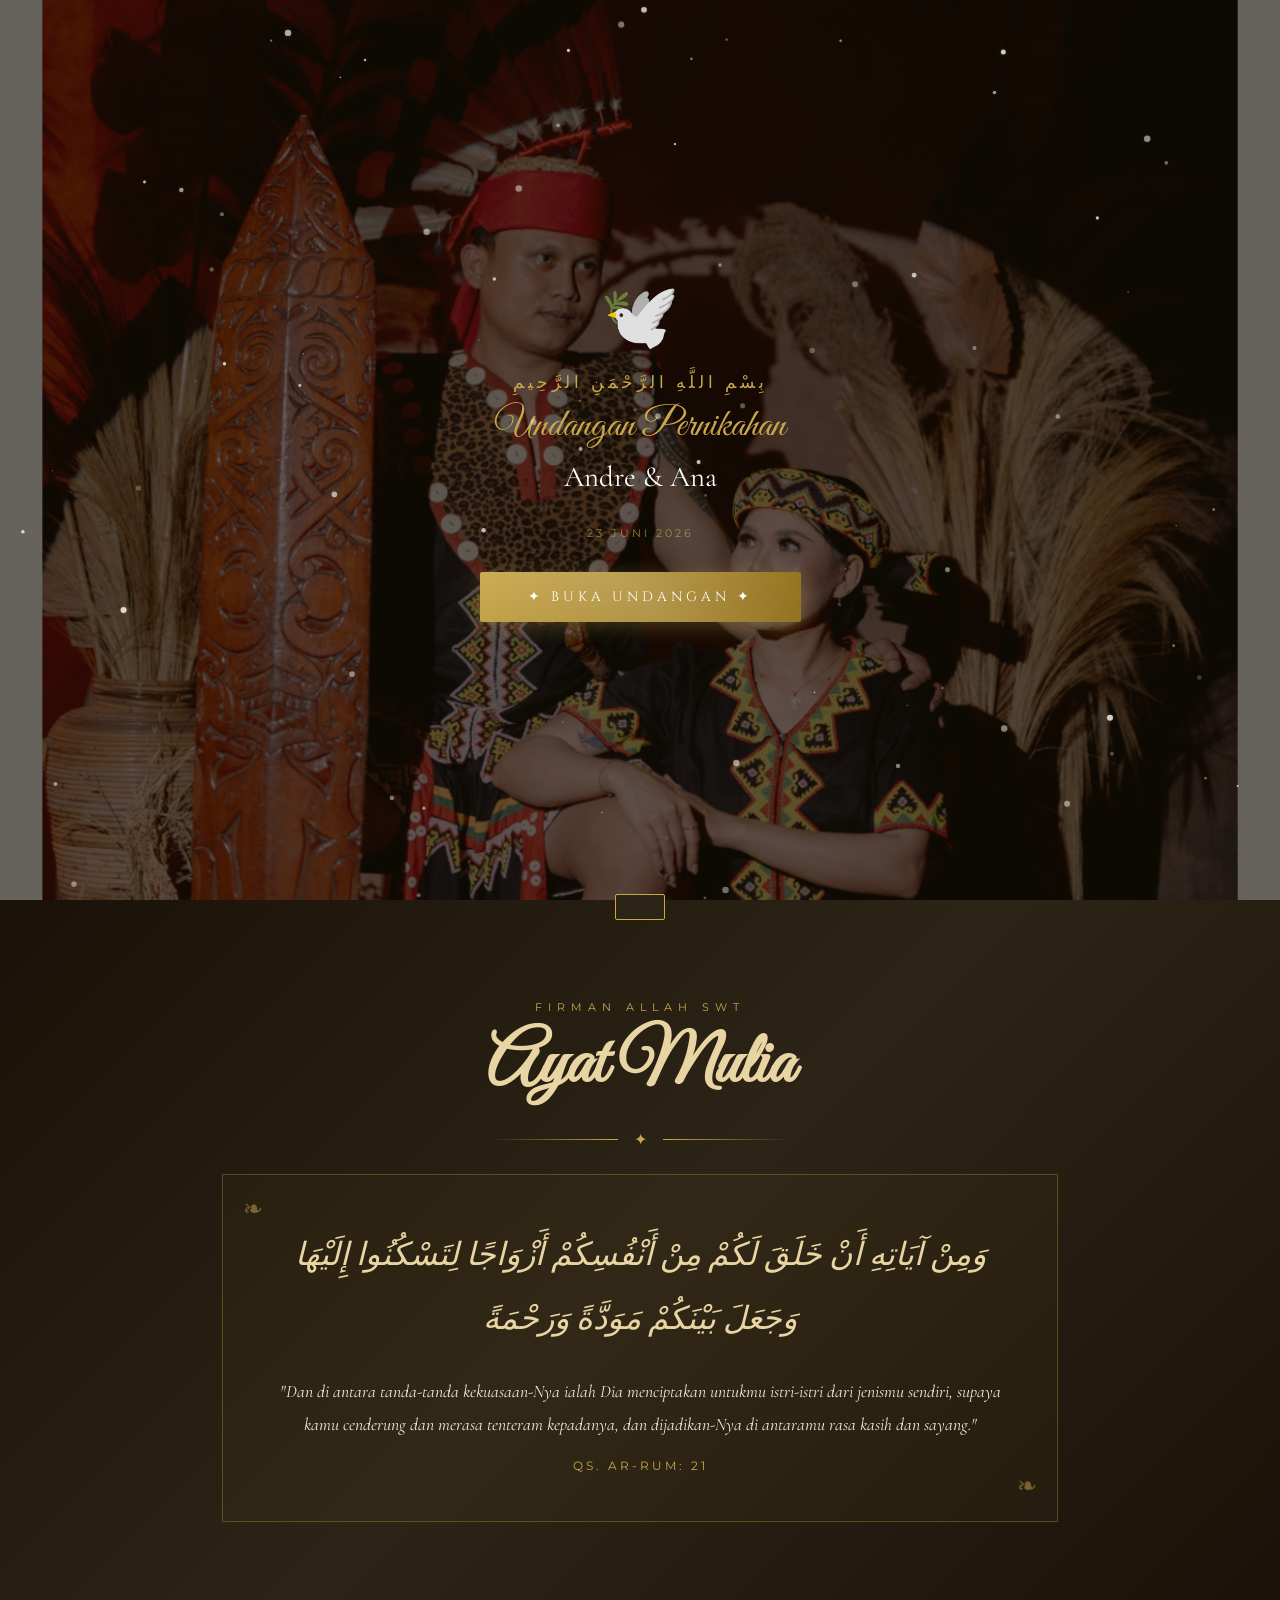
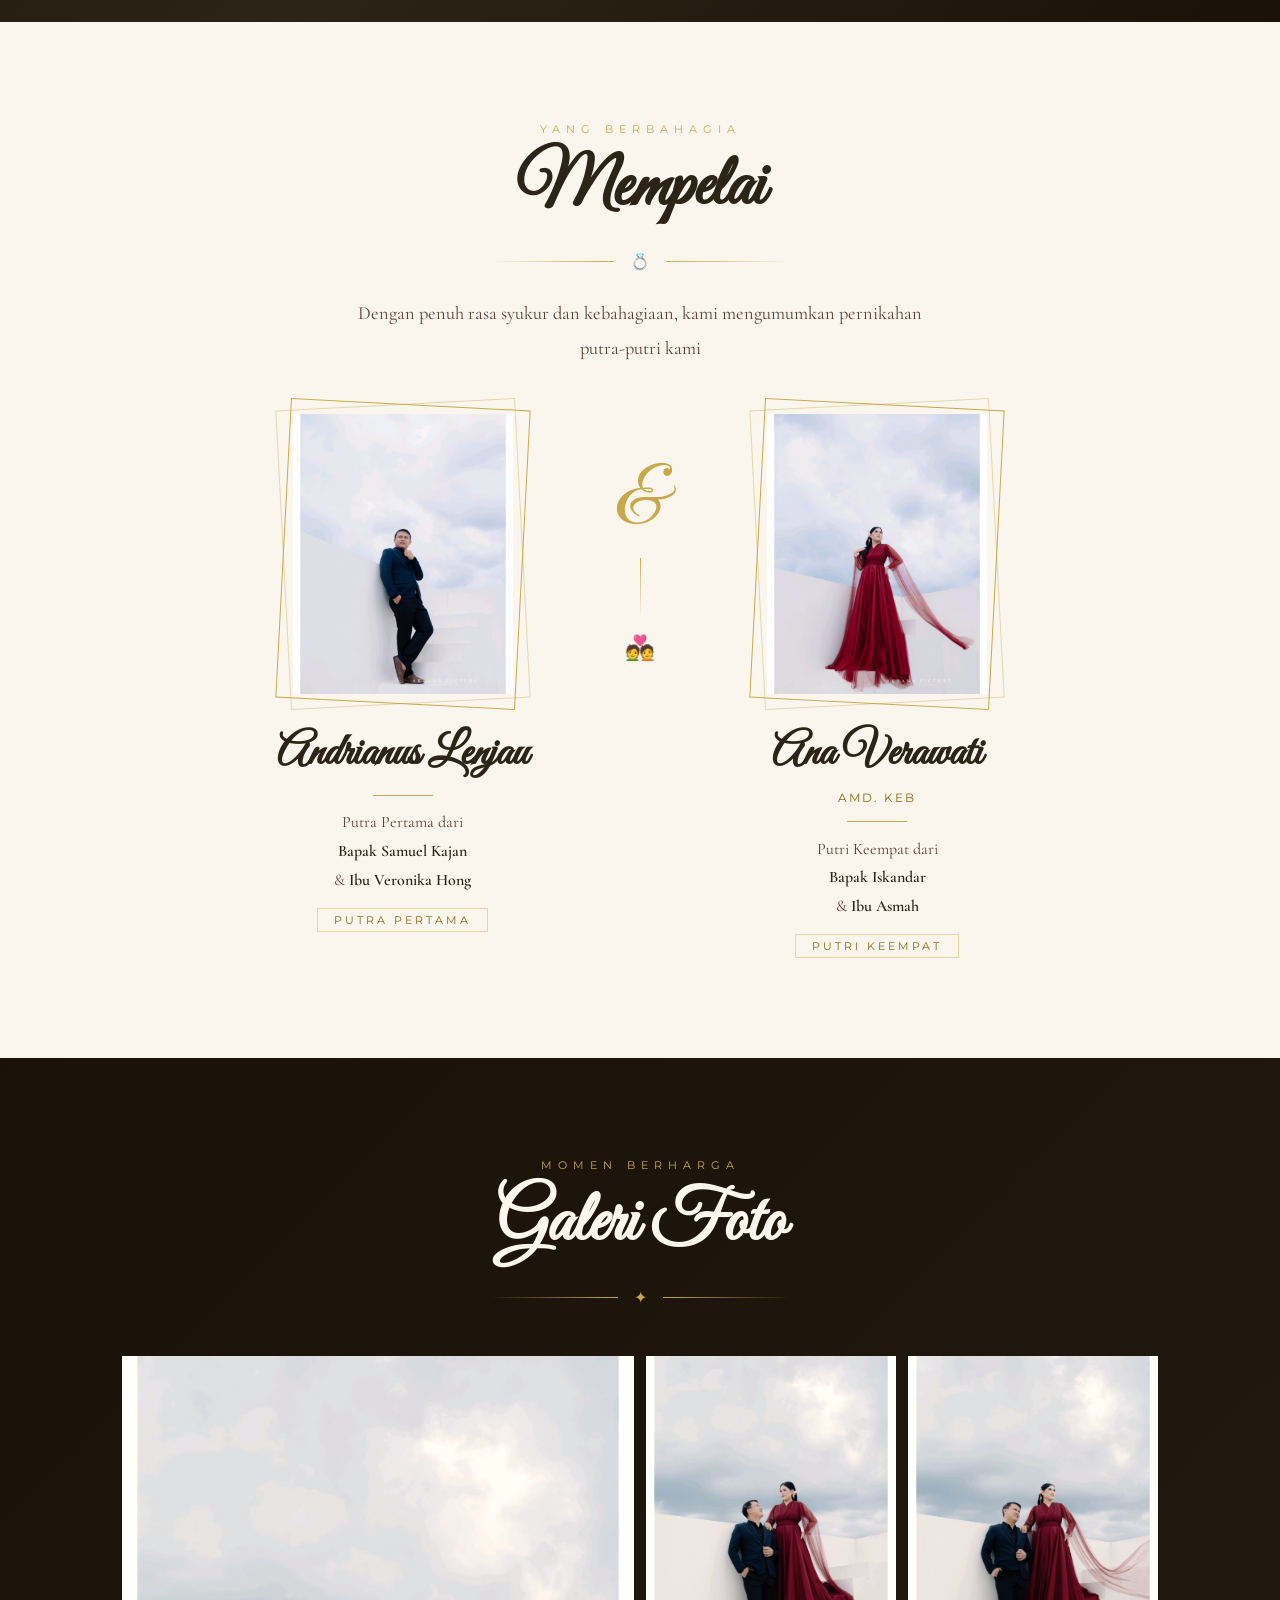
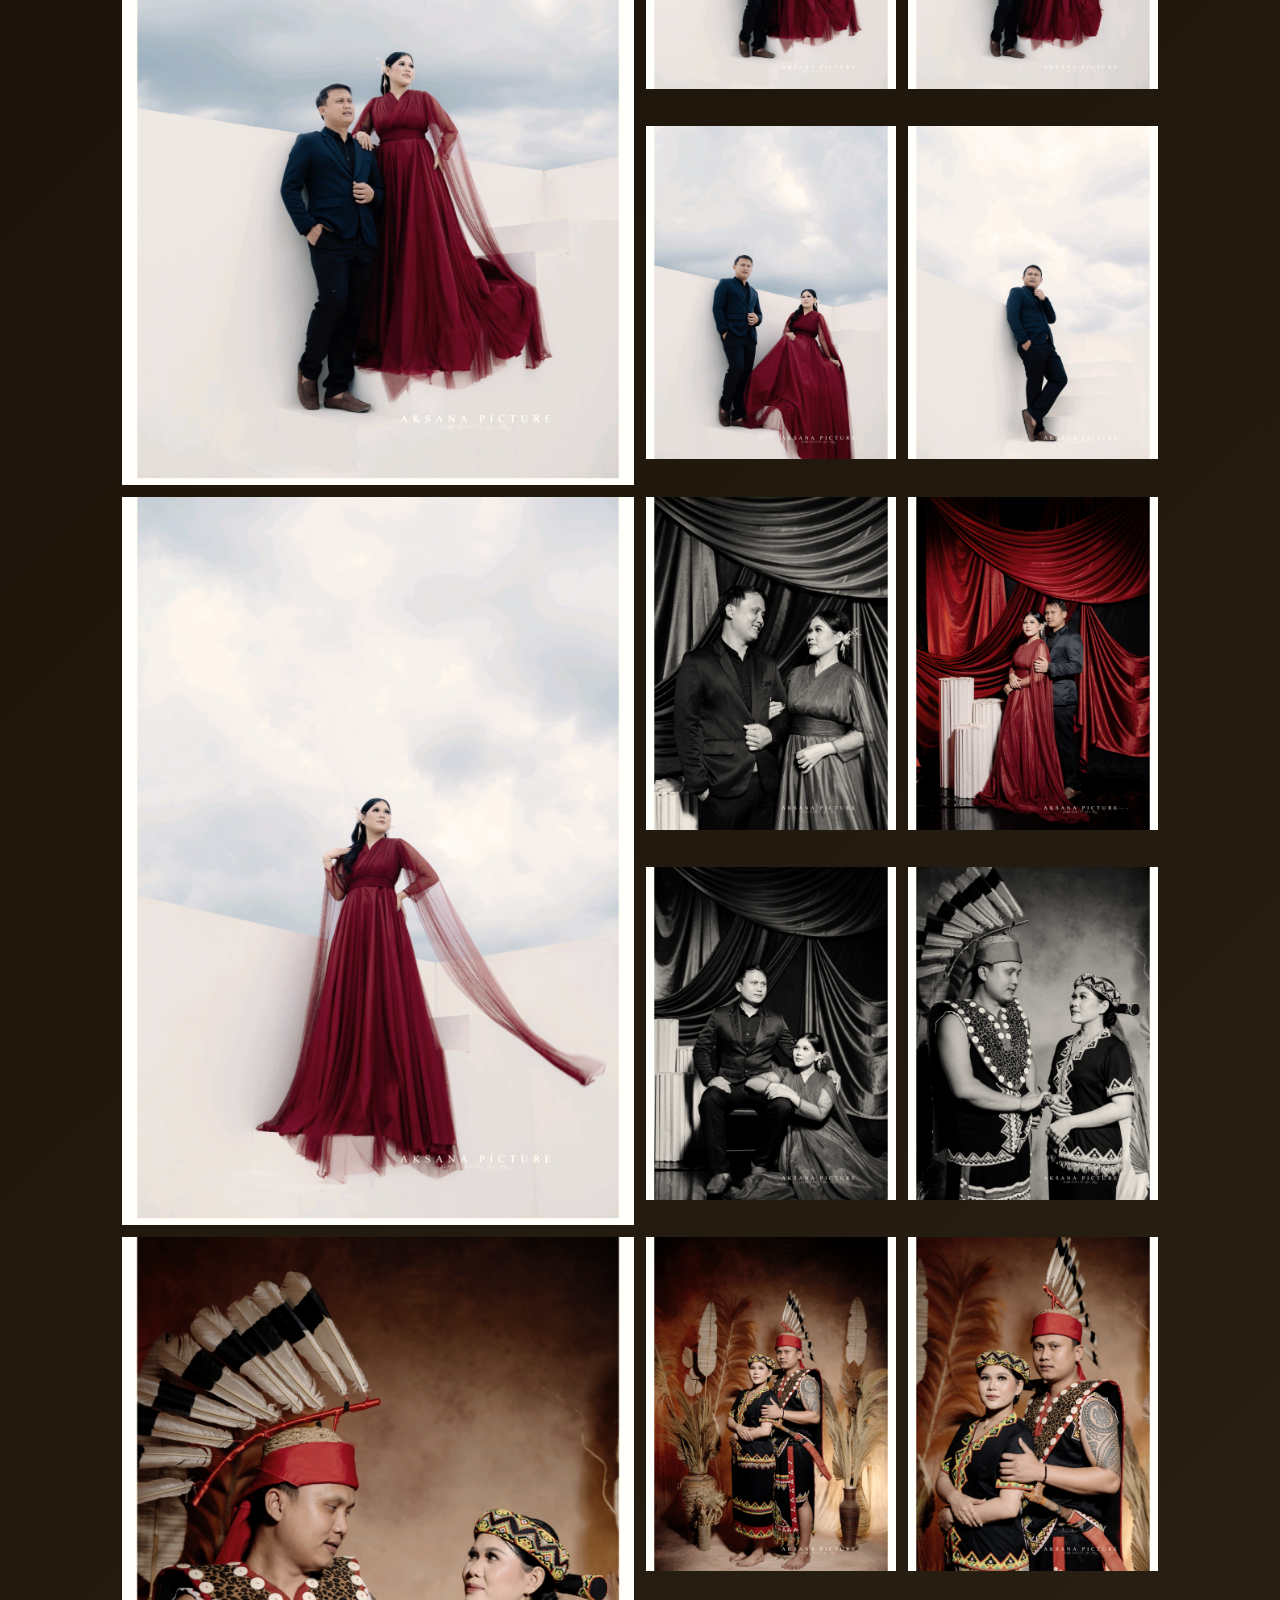
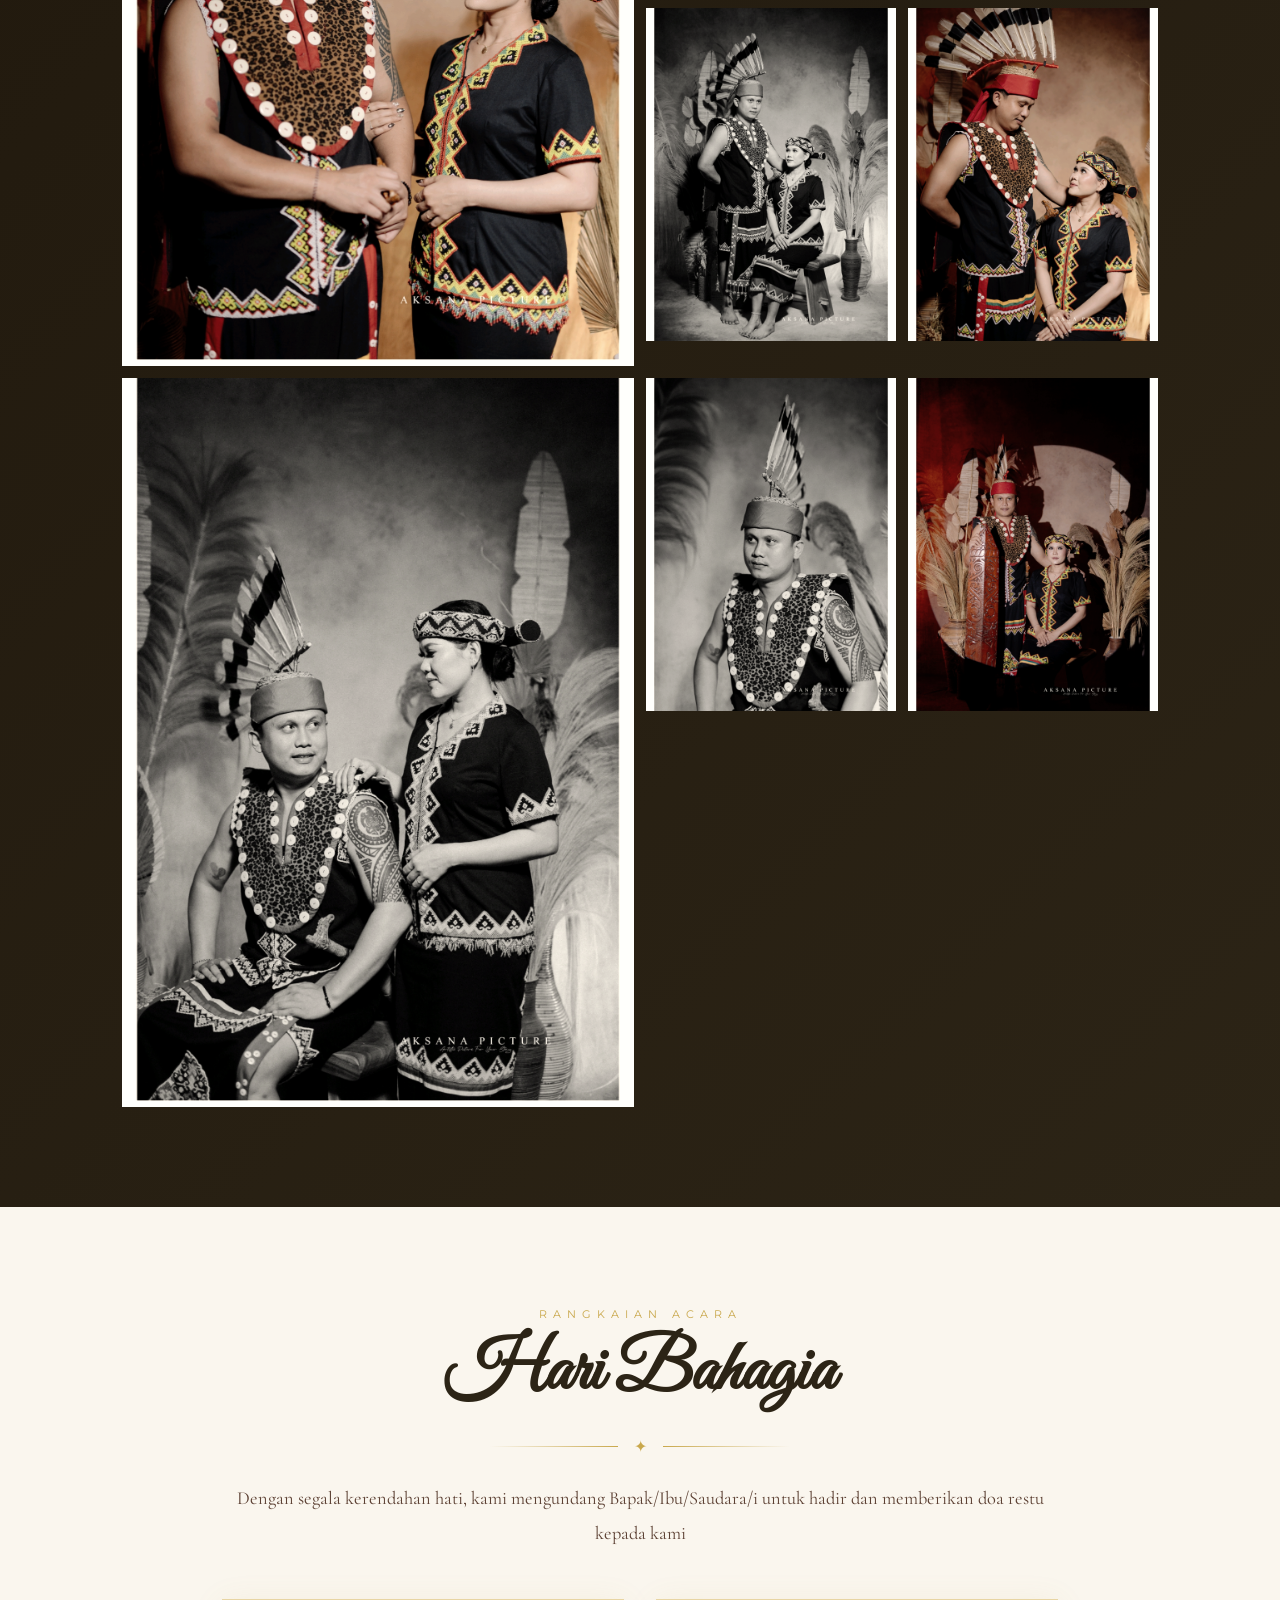
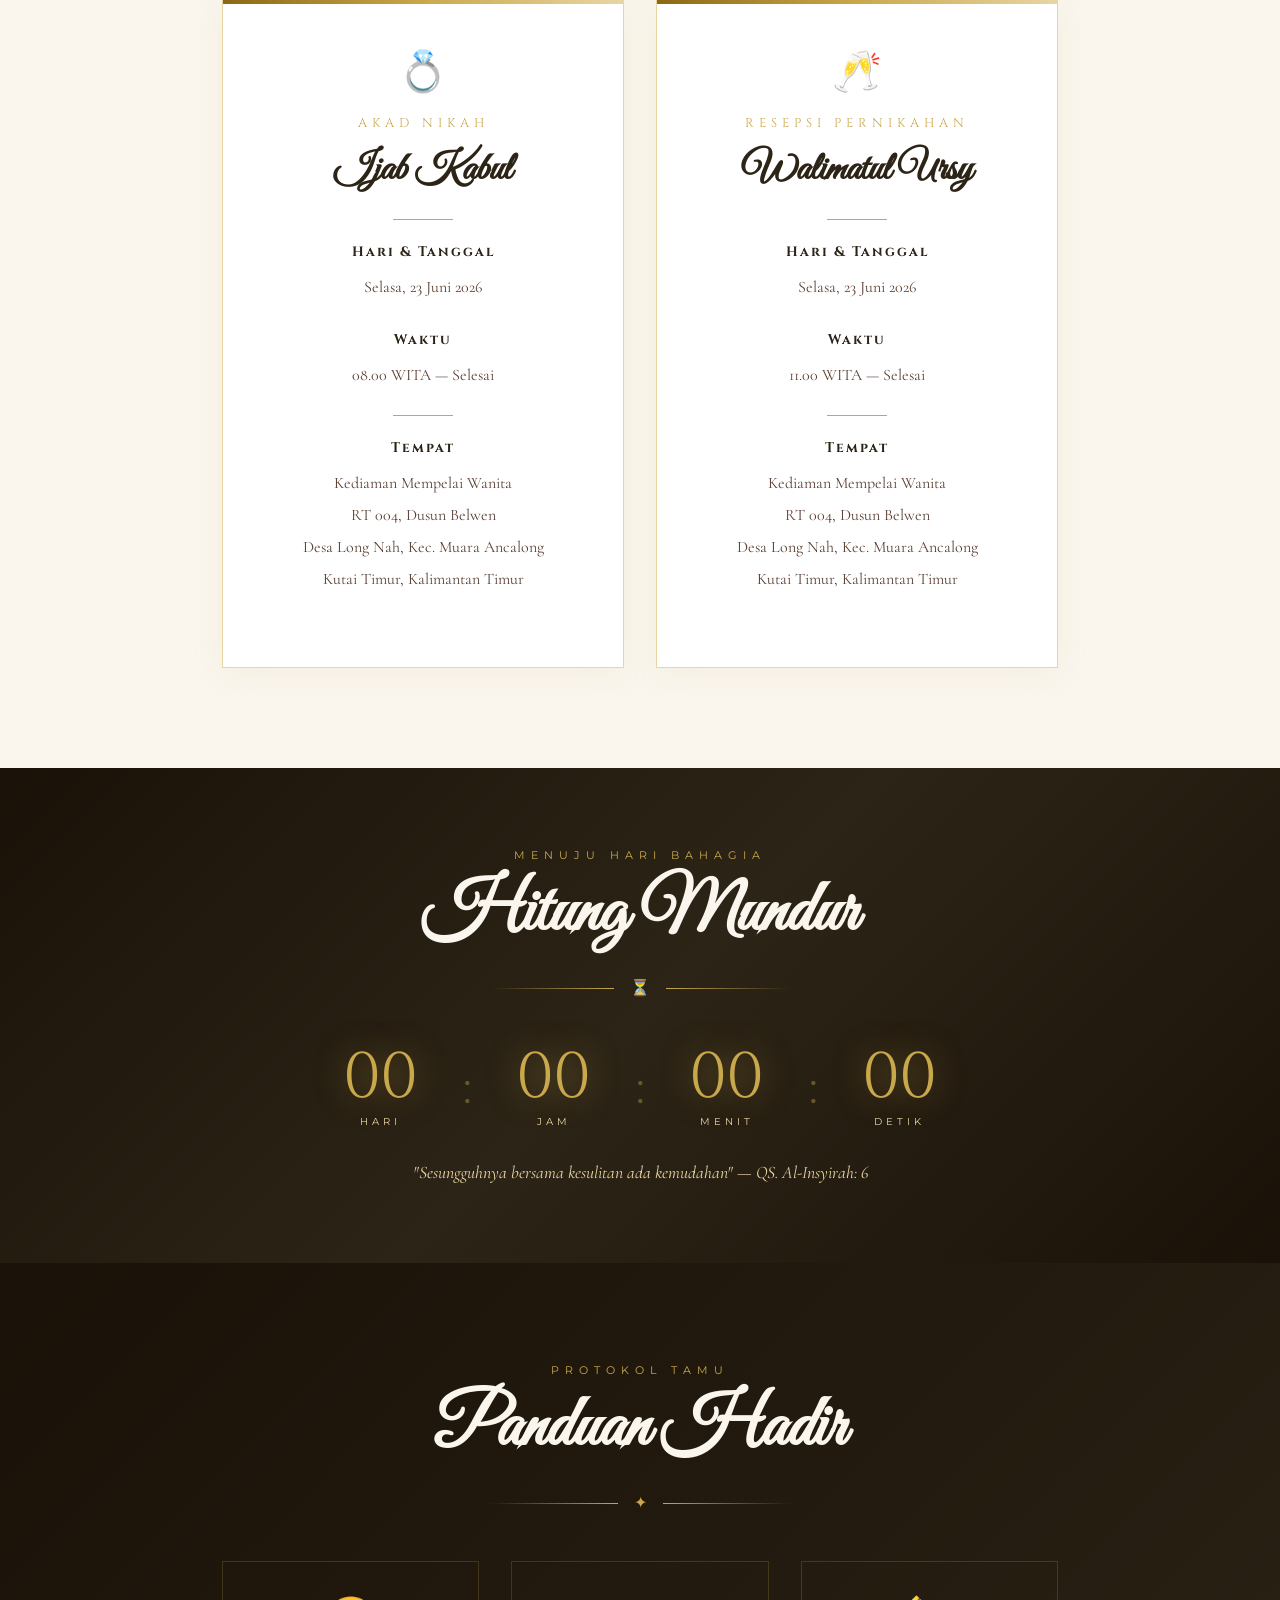
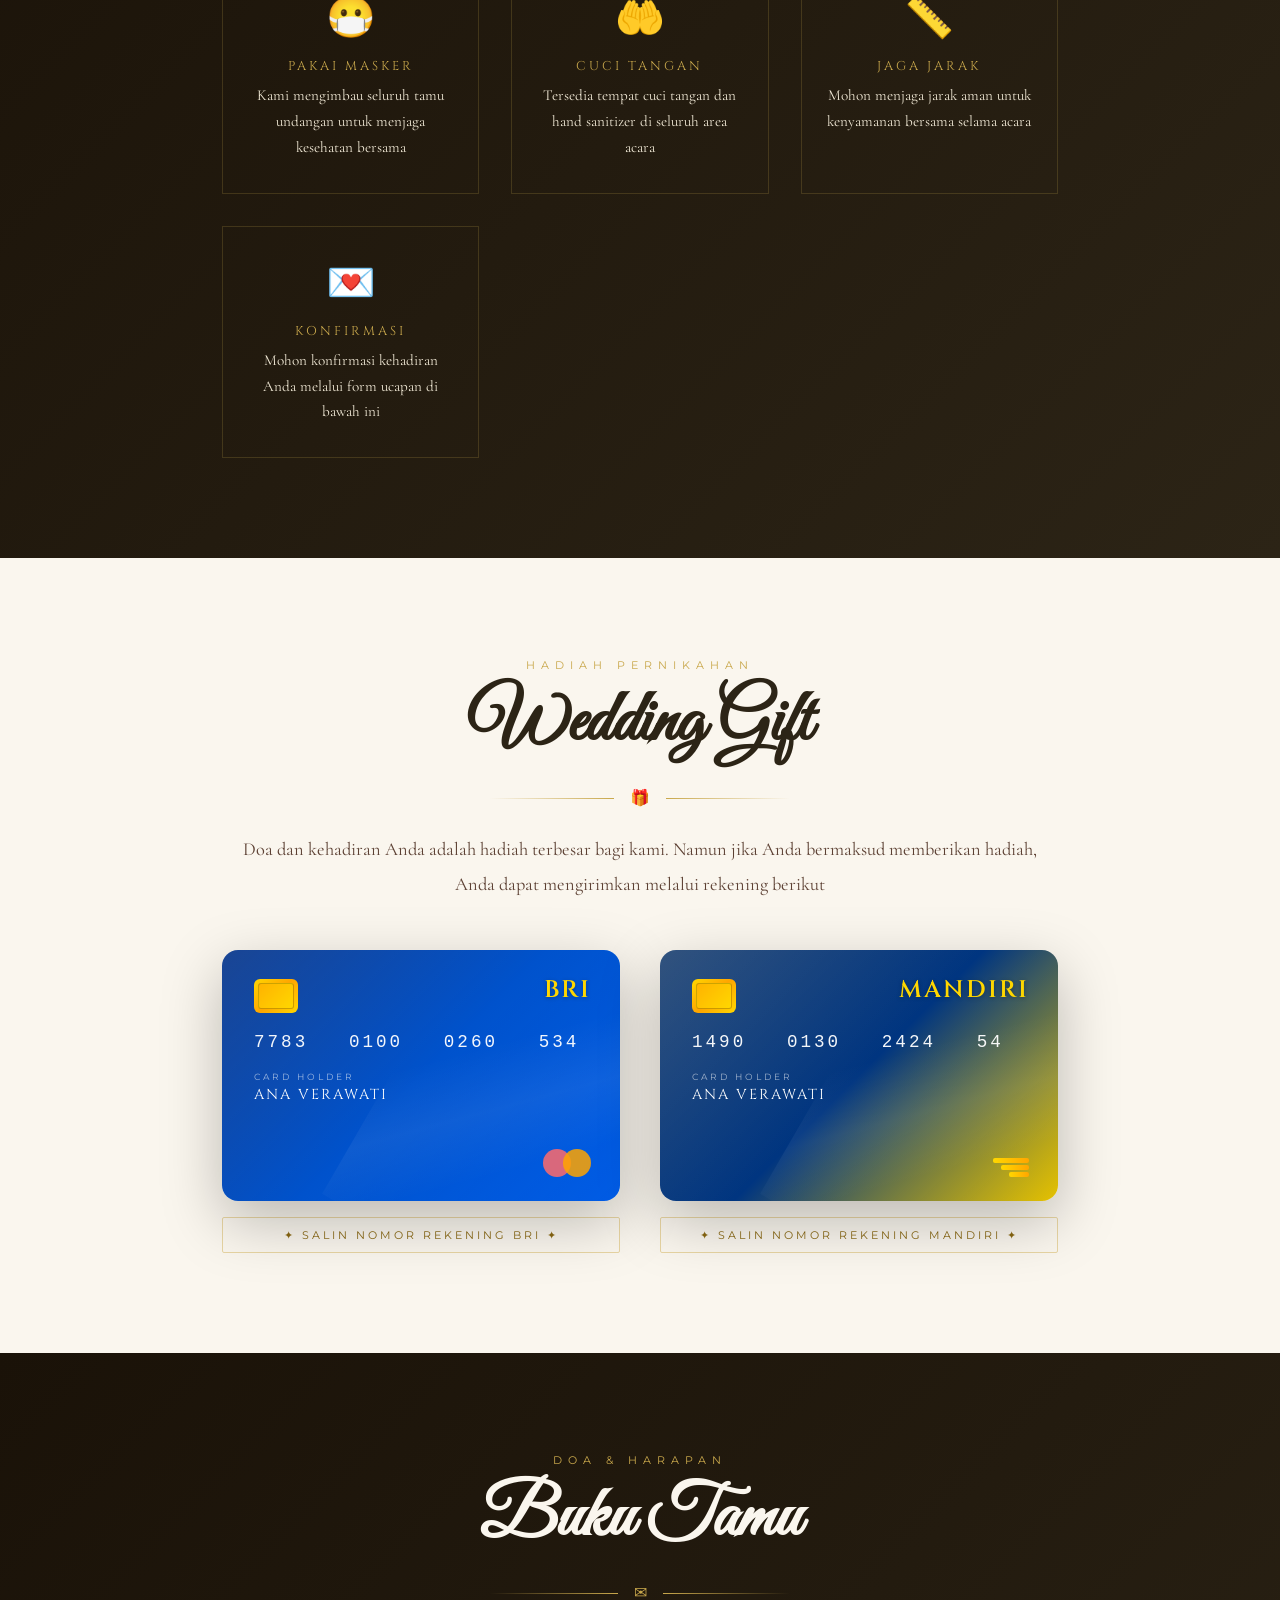
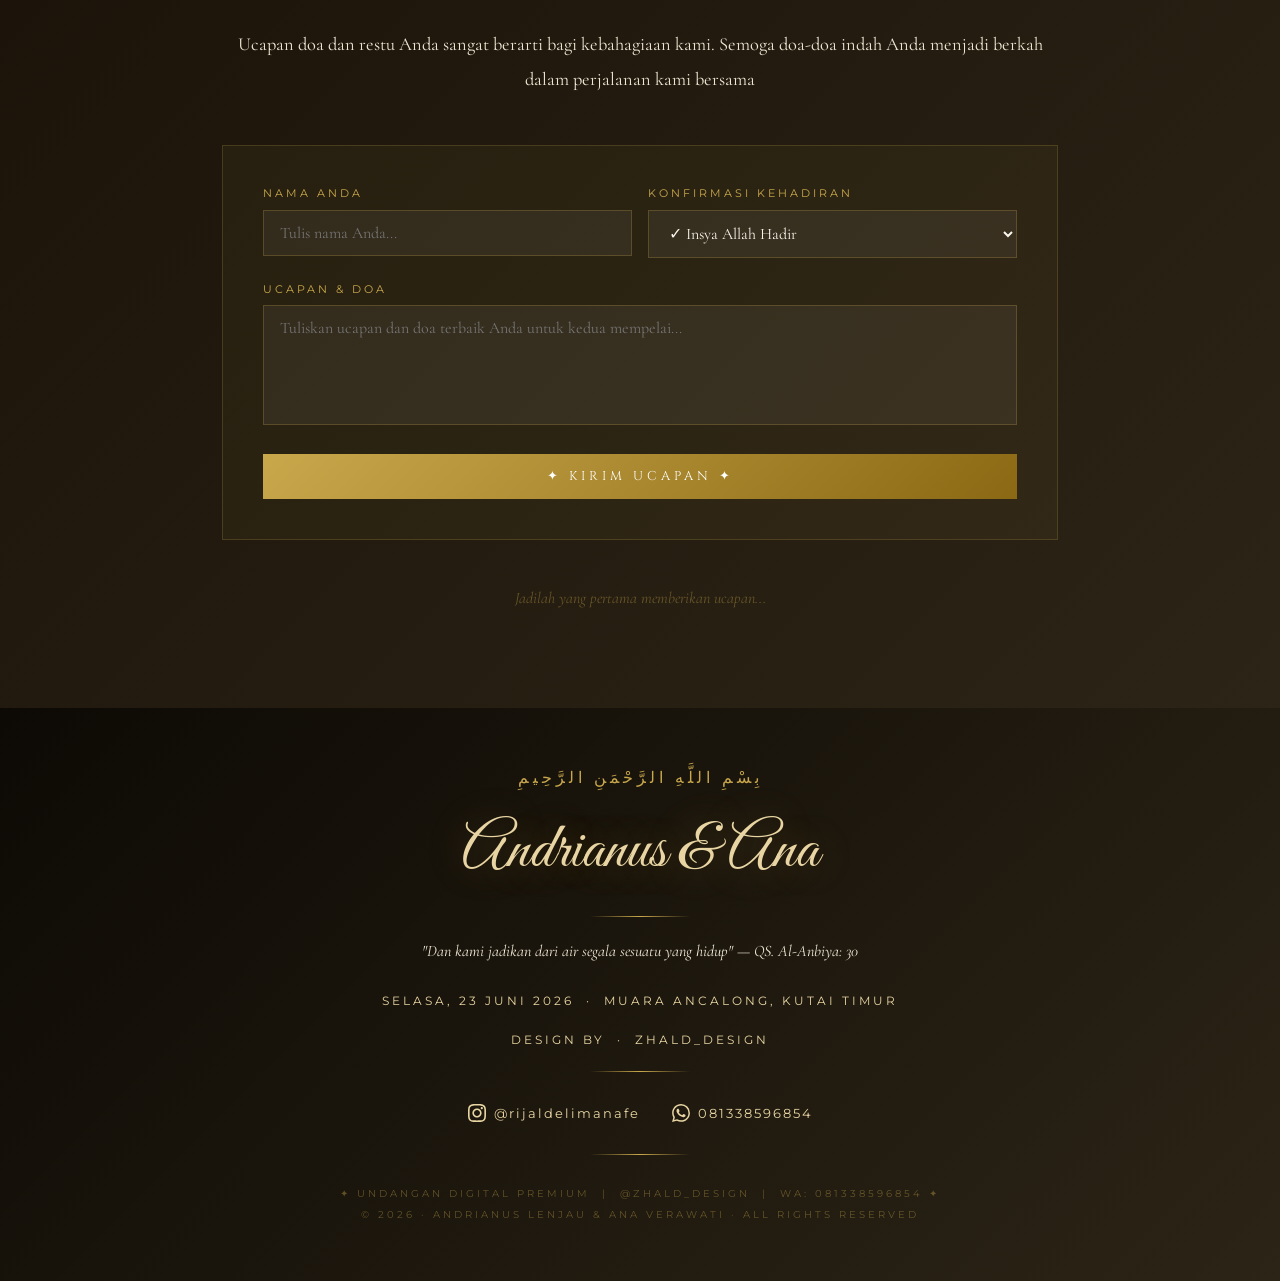
==== commit aeb324de: "Update index.html" ====
--- a/index.html
+++ b/index.html
@@ -30,7 +30,7 @@
     <div style="font-size:4rem; margin-bottom:1rem; animation: float 3s ease-in-out infinite;">🕊️</div>
     <p class="cover-bismillah" style="color: var(--gold); margin-bottom:0.5rem;">بِسْمِ اللَّهِ الرَّحْمَنِ الرَّحِيمِ</p>
     <p class="envelope-title">Undangan Pernikahan</p>
-    <p style="font-family:'Cormorant Garamond',serif; font-size:1.8rem; color:white; margin: 0.5rem 0;">Andrianus & Ana</p>
+    <p style="font-family:'Cormorant Garamond',serif; font-size:1.8rem; color:white; margin: 0.5rem 0;">Andre & Ana</p>
     <p id="guest-name-display" class="guest-name-display"></p>
     <p style="font-family:'Montserrat',sans-serif; font-size:0.7rem; letter-spacing:3px; color:rgba(201,168,76,0.7); margin-bottom:2rem; text-transform:uppercase;">23 Juni 2026</p>
     <button class="open-btn" onclick="openInvitation()">✦ Buka Undangan ✦</button>
@@ -56,7 +56,7 @@
   <div id="cover-overlay"></div>
 
   <!-- Corner ornaments SVG -->
-  <svg class="corner-ornament tl" viewBox="0 0 100 100" fill="noAndrianus & Anane" xmlns="http://www.w3.org/2000/svg">
+  <svg class="corner-ornament tl" viewBox="0 0 100 100" fill="Andre & Ana" xmlns="http://www.w3.org/2000/svg">
     <path d="M5 5 Q30 5 50 50 Q5 50 5 5Z" stroke="#C9A84C" stroke-width="0.8" fill="none"/>
     <path d="M5 5 L5 40" stroke="#C9A84C" stroke-width="0.8"/>
     <path d="M5 5 L40 5" stroke="#C9A84C" stroke-width="0.8"/>
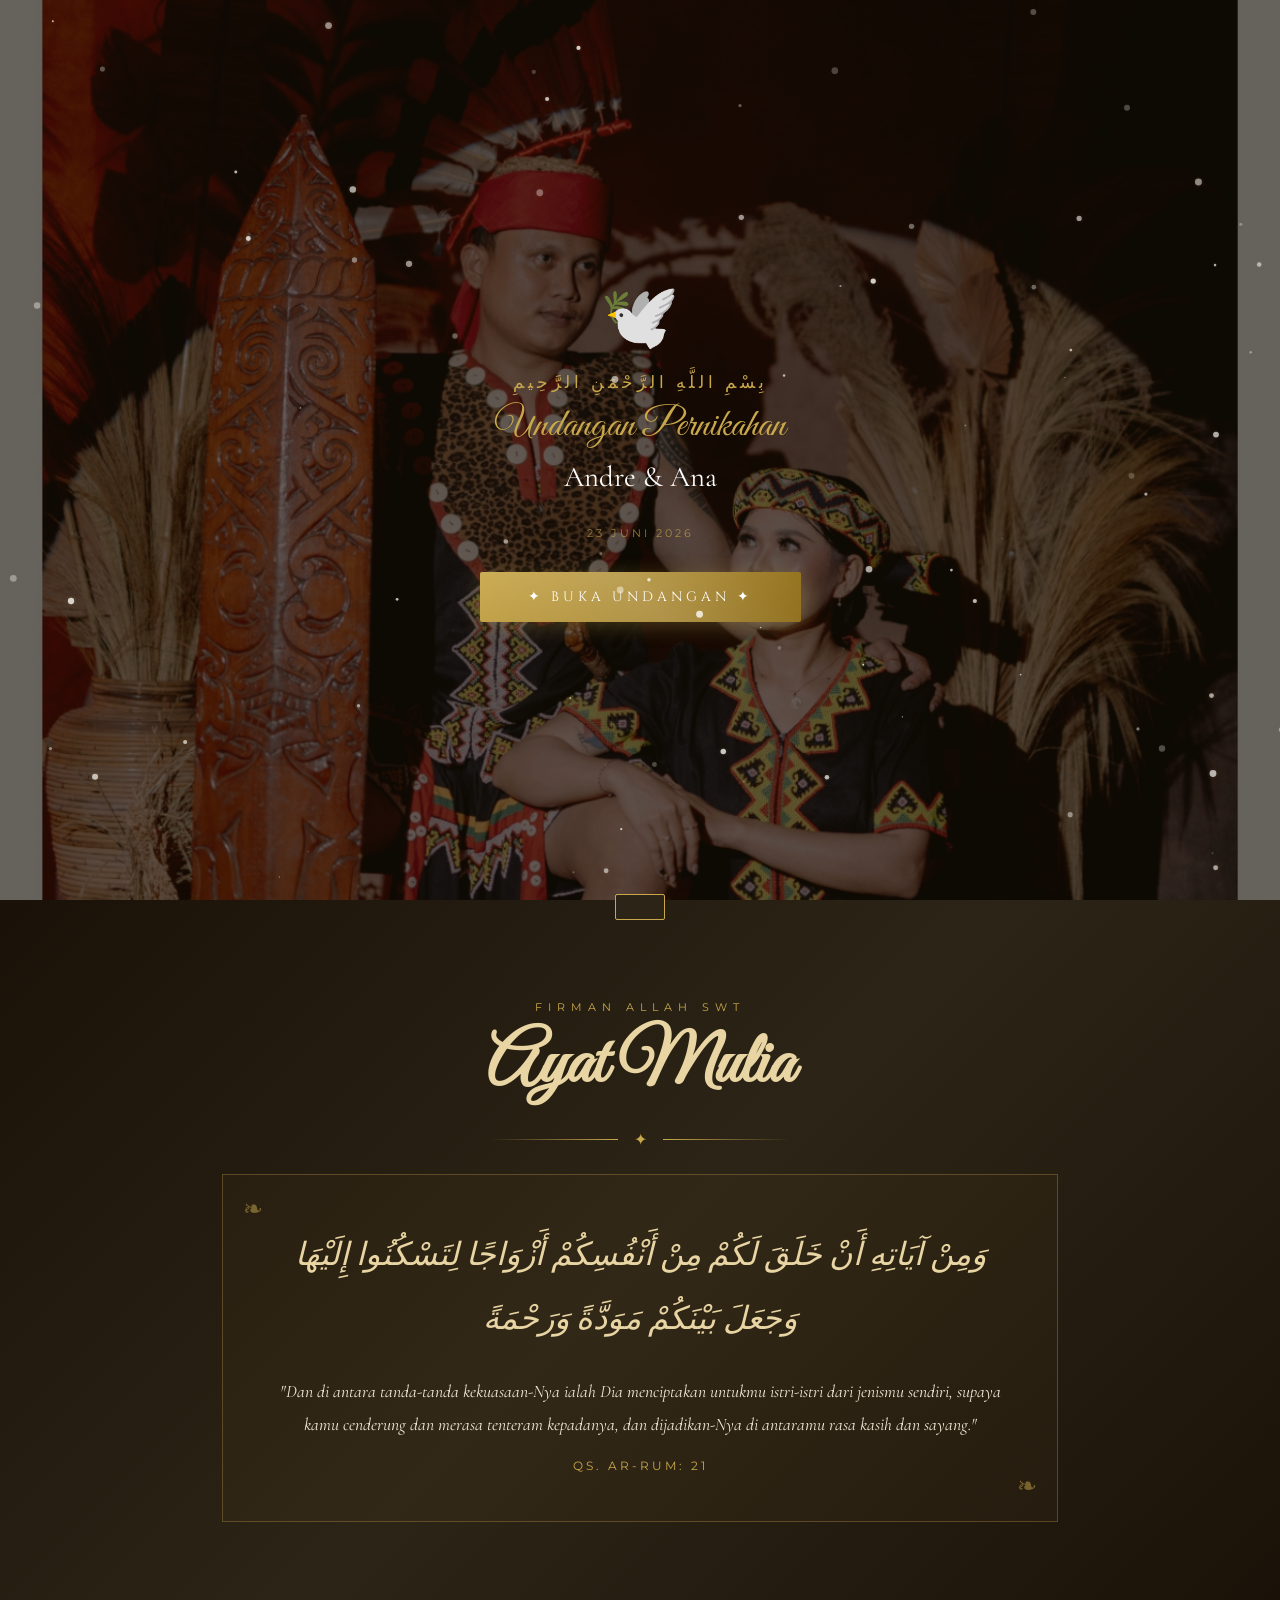
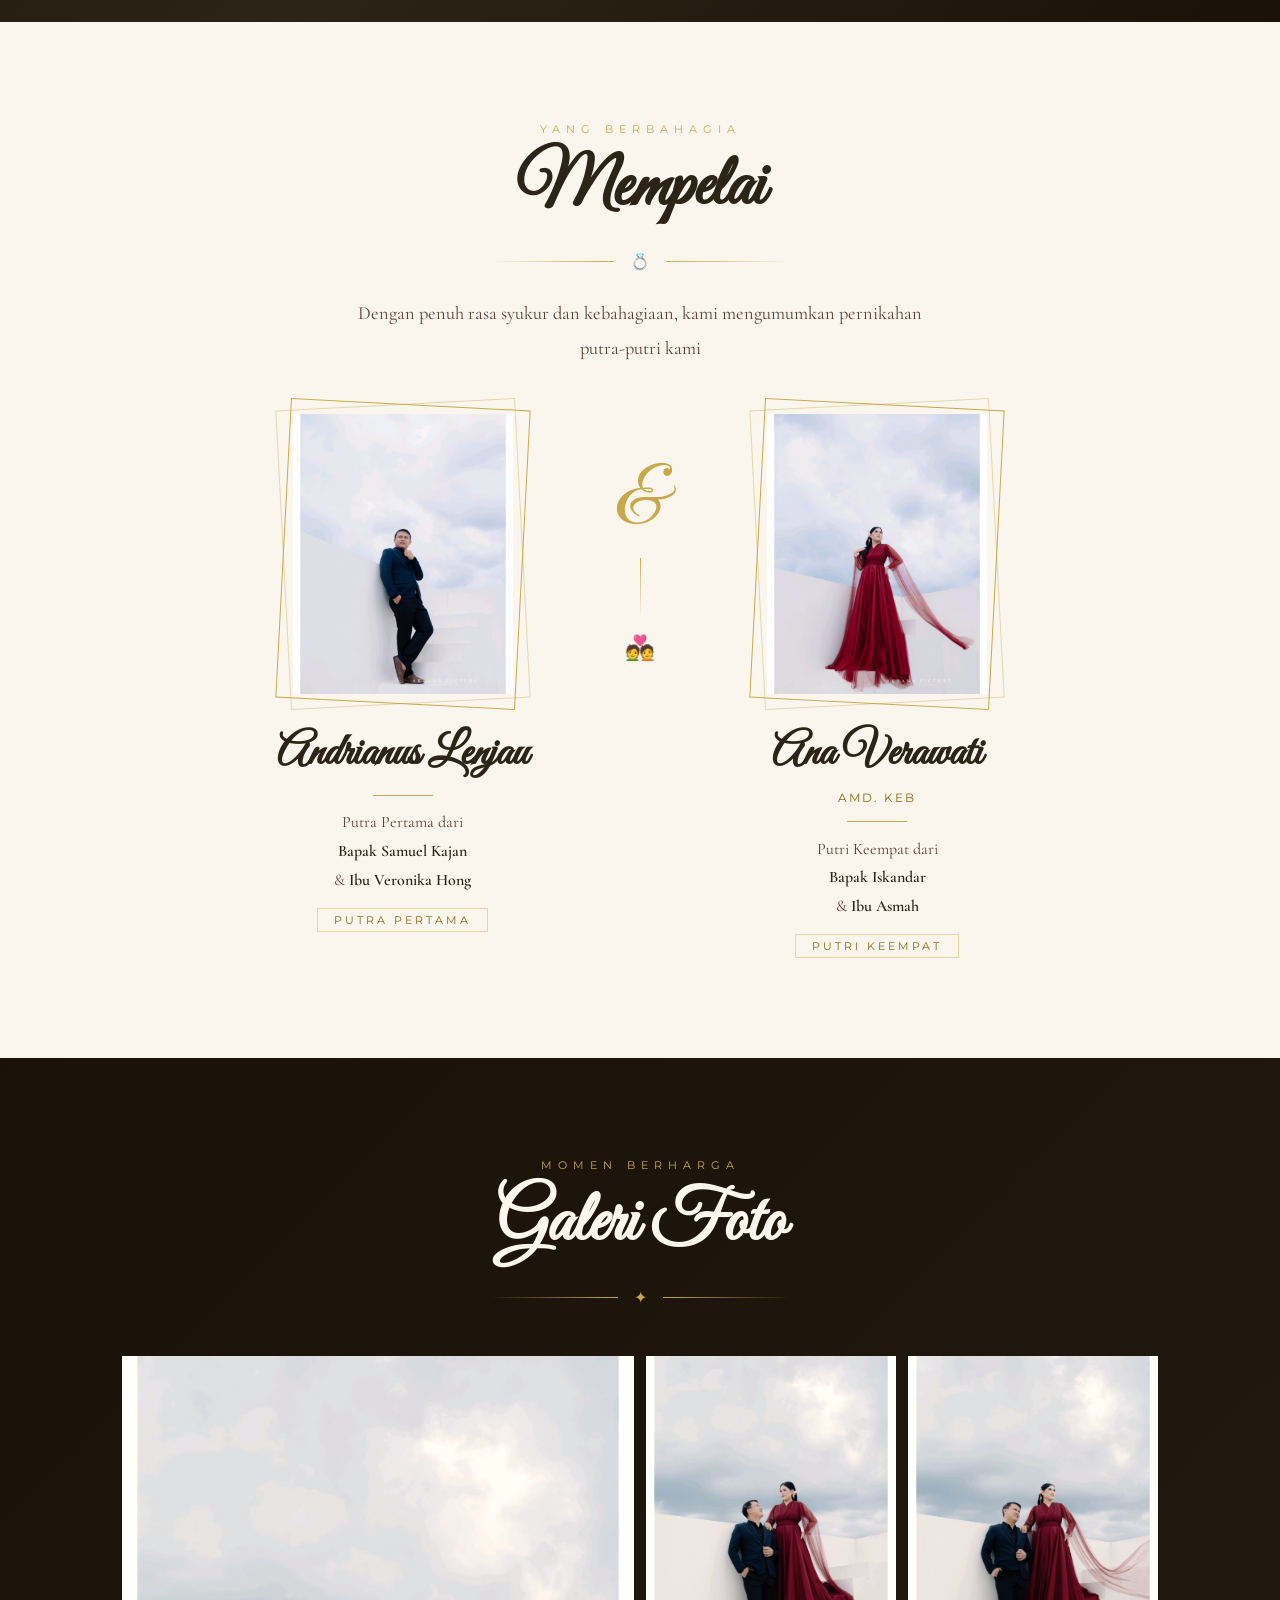
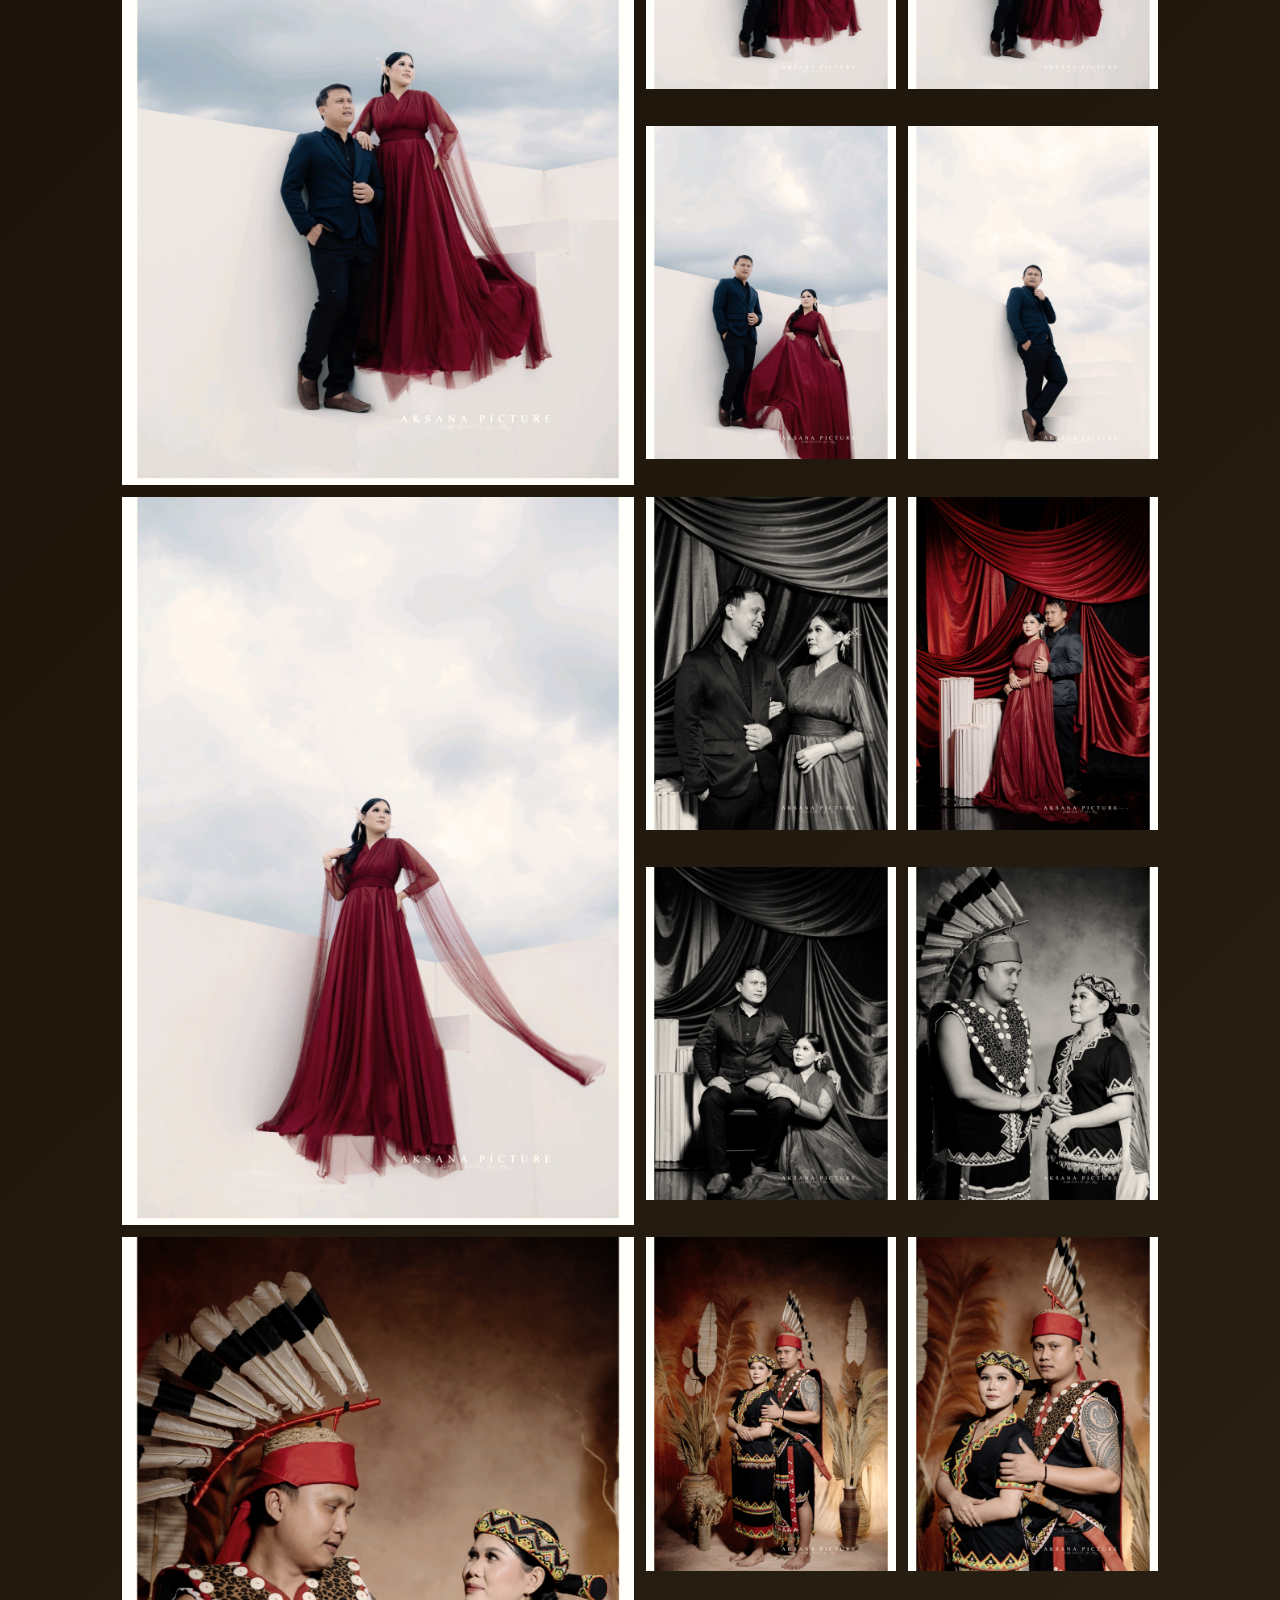
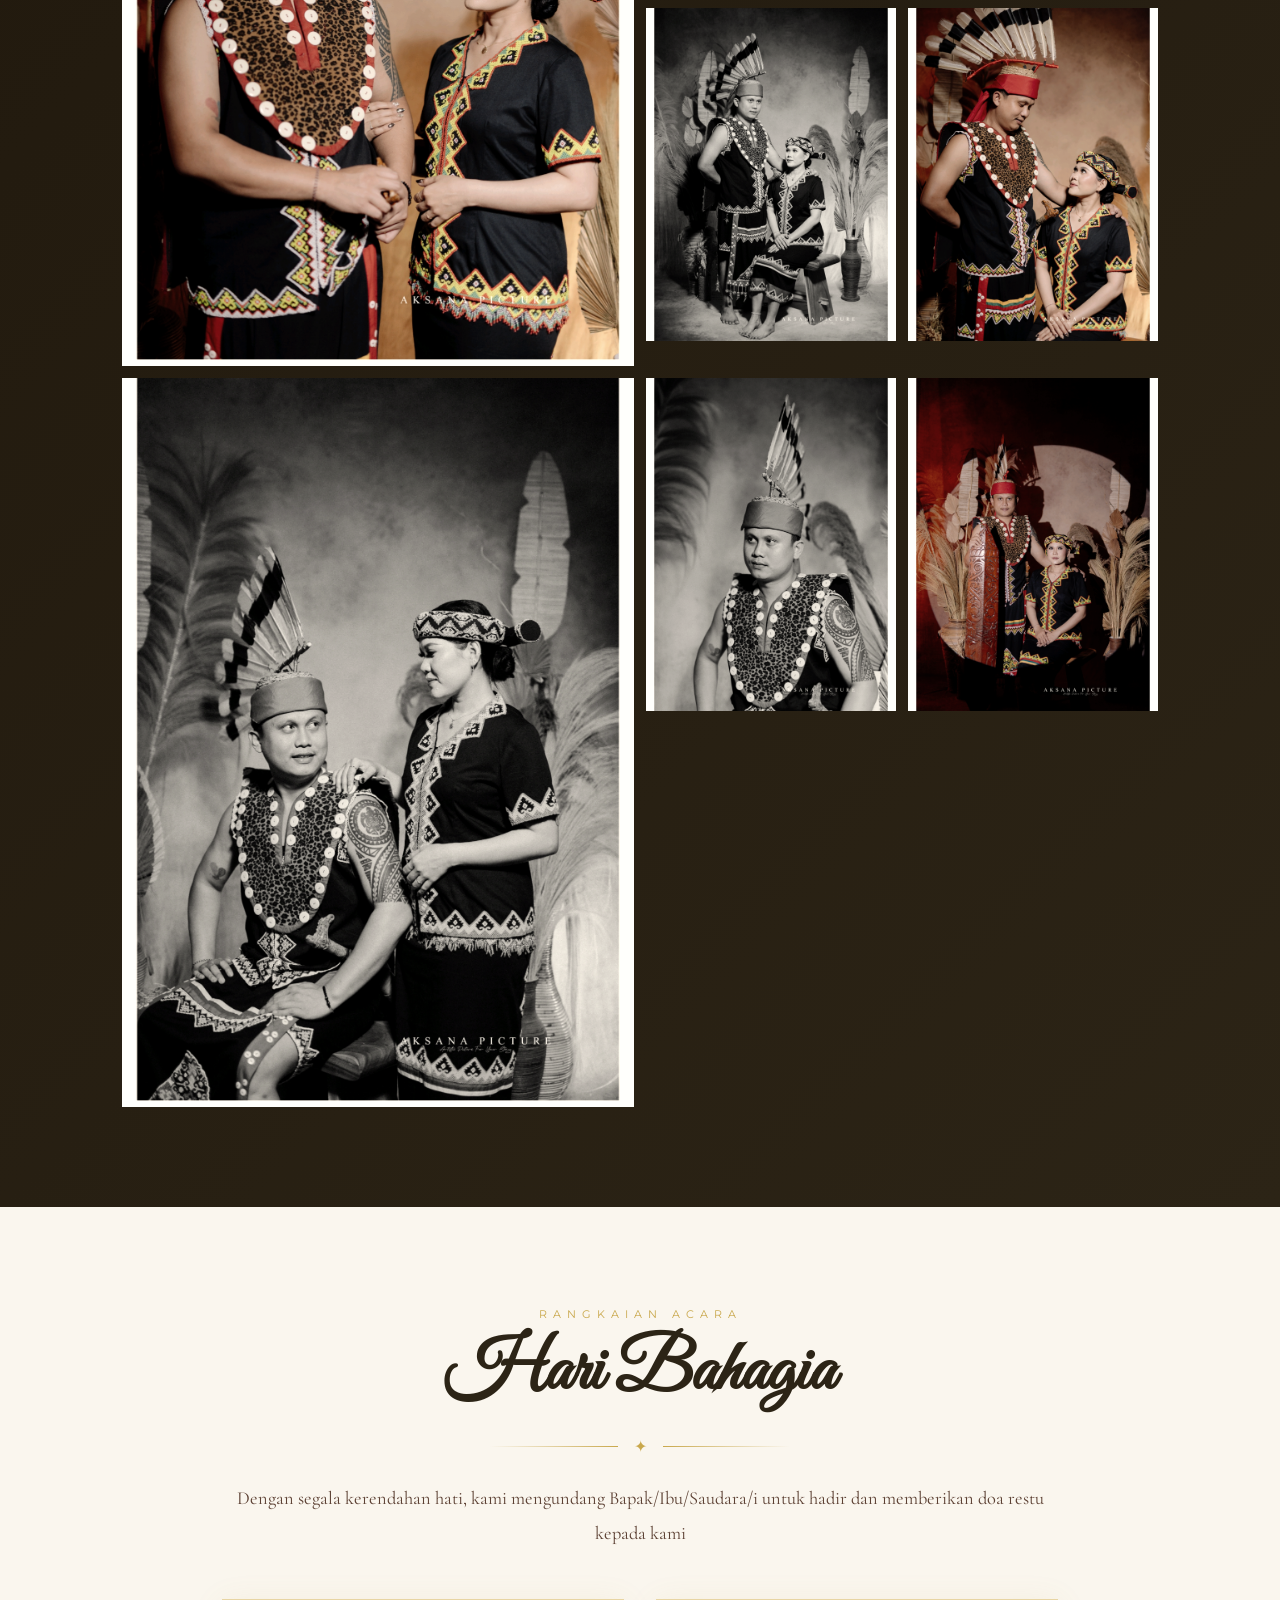
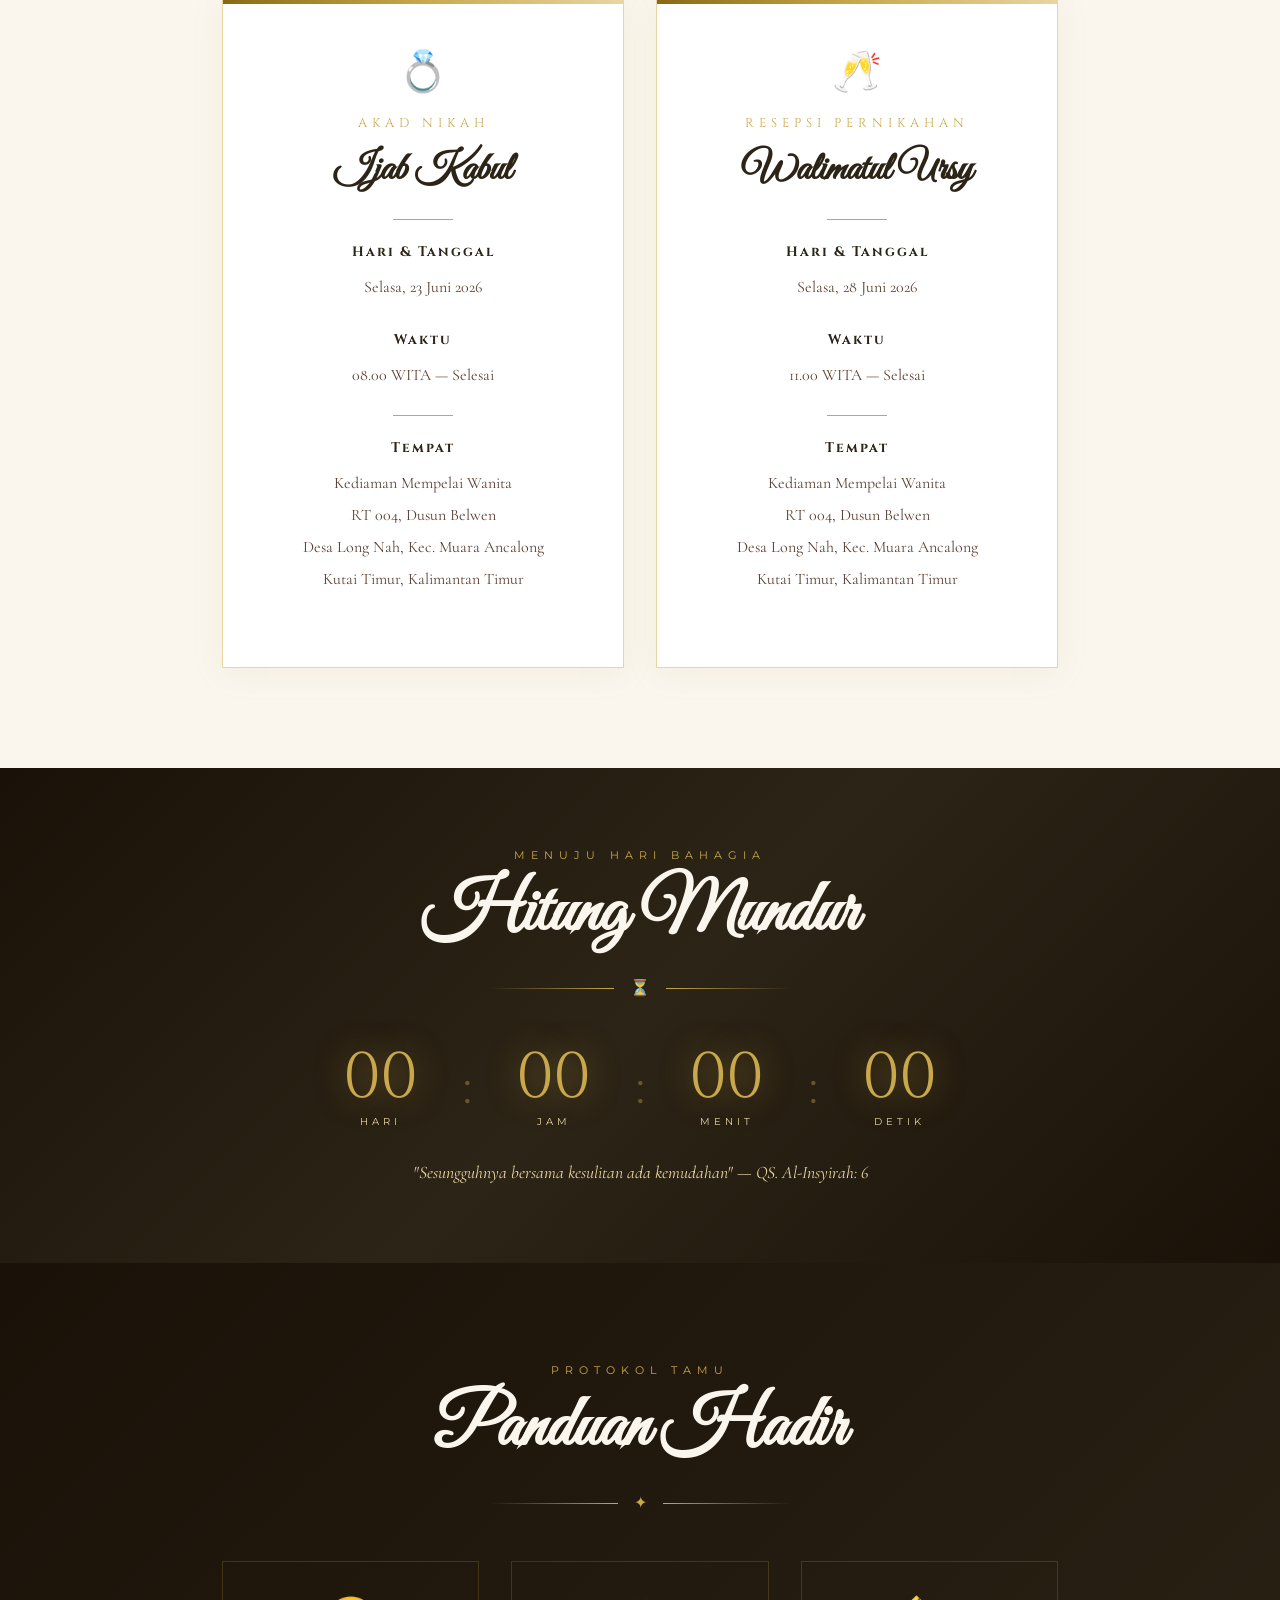
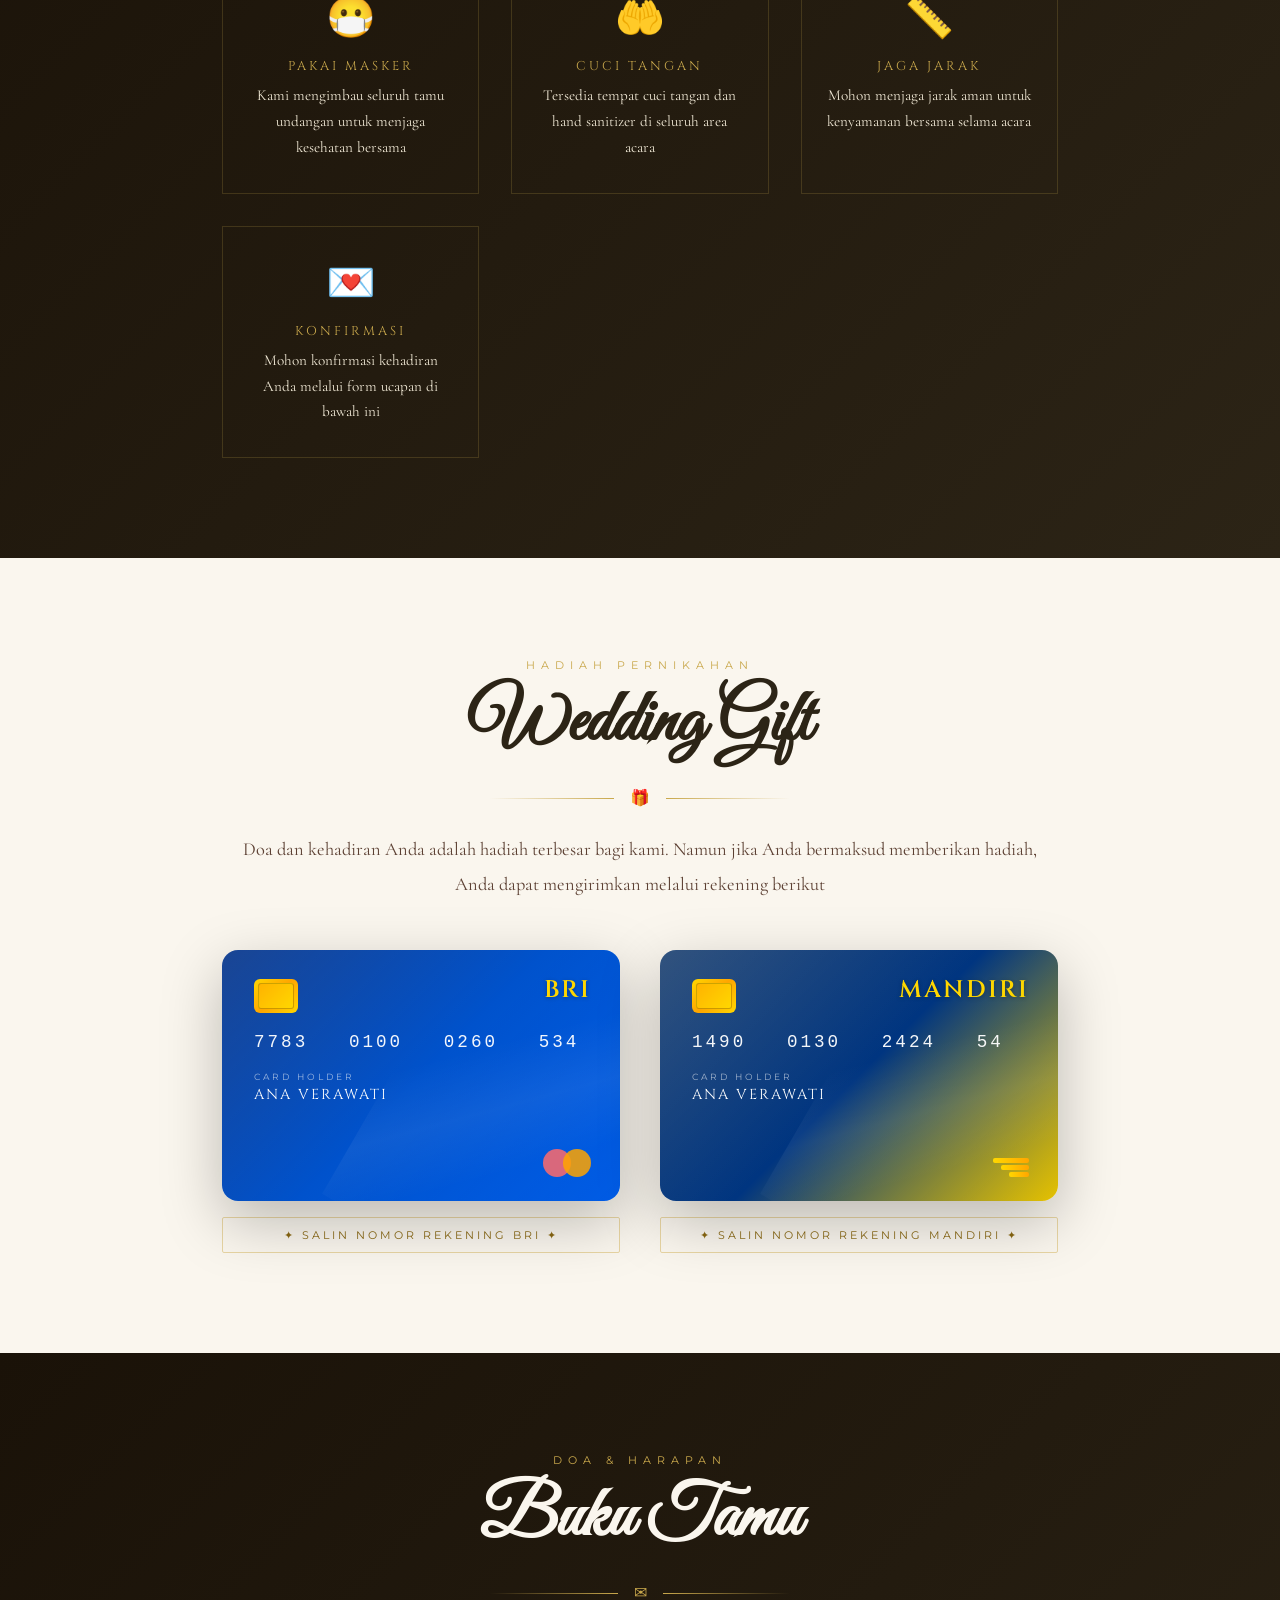
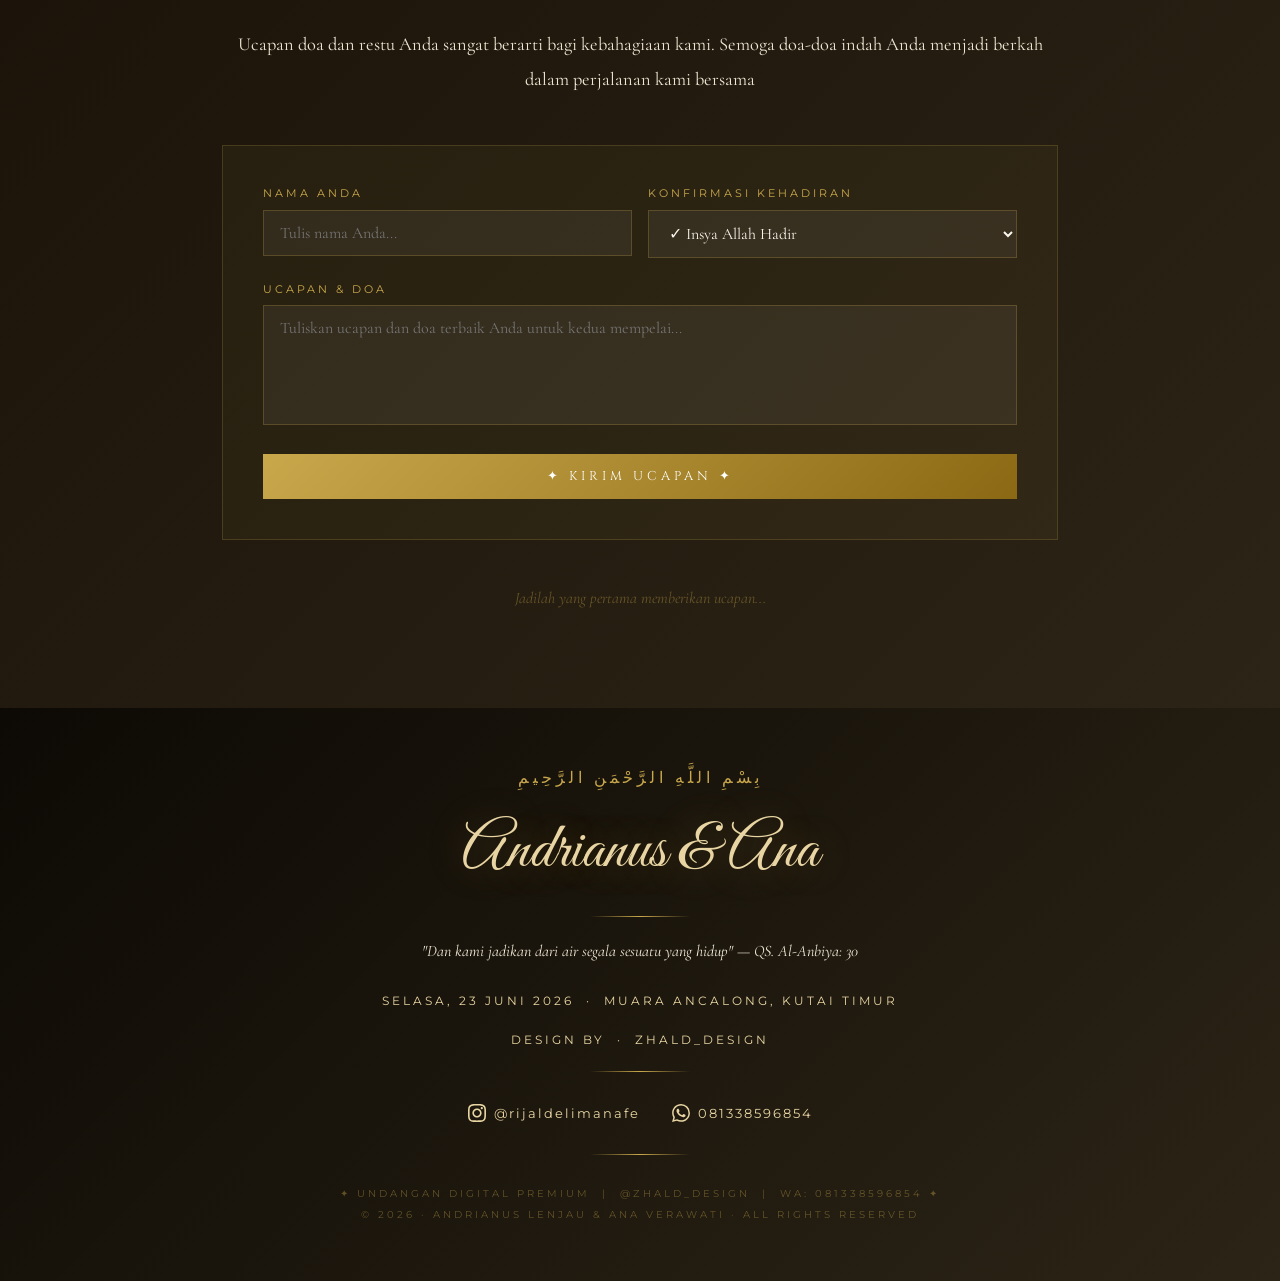
==== commit 92a1a4c2: "Update index.html" ====
--- a/index.html
+++ b/index.html
@@ -314,7 +314,7 @@
         <div class="event-divider"></div>
         <div class="event-detail">
           <strong>Hari &amp; Tanggal</strong>
-          Selasa, 23 Juni 2026
+          Selasa, 28 Juni 2026
         </div>
         <div class="event-detail">
           <strong>Waktu</strong>
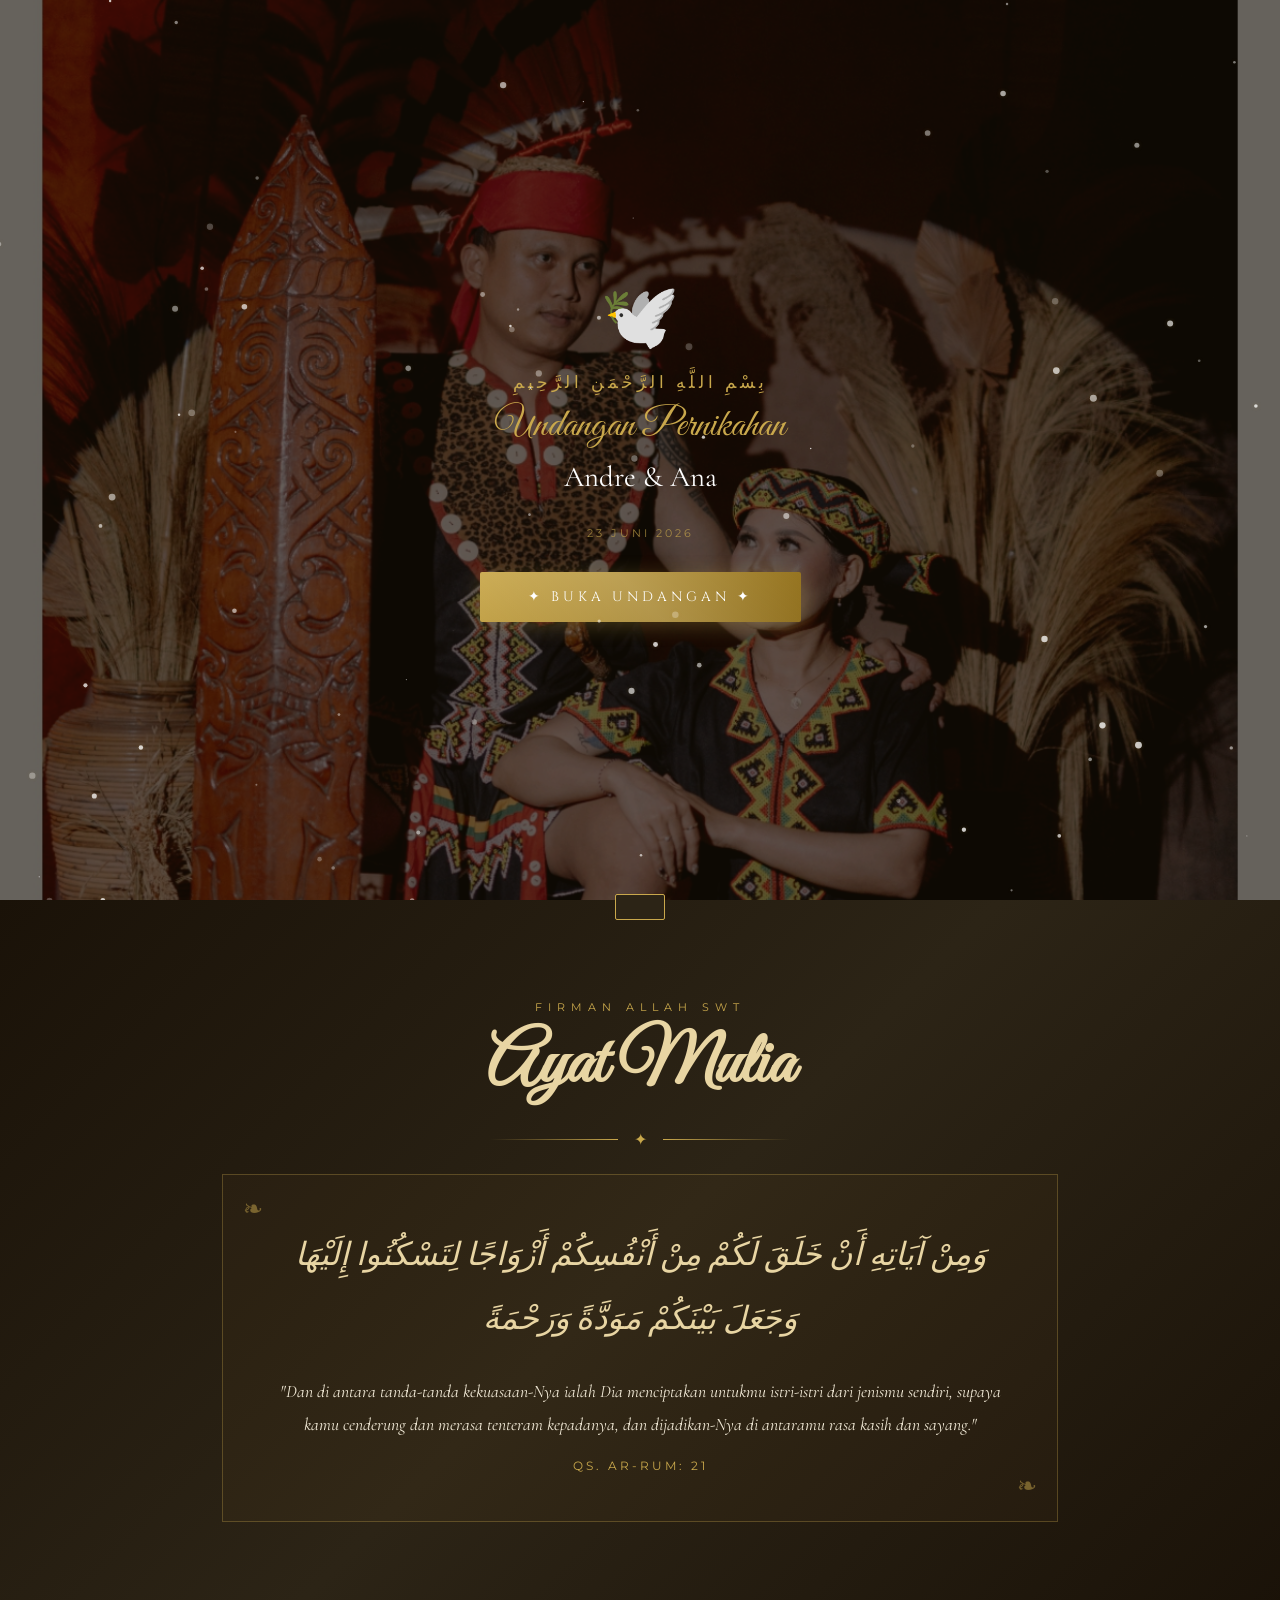
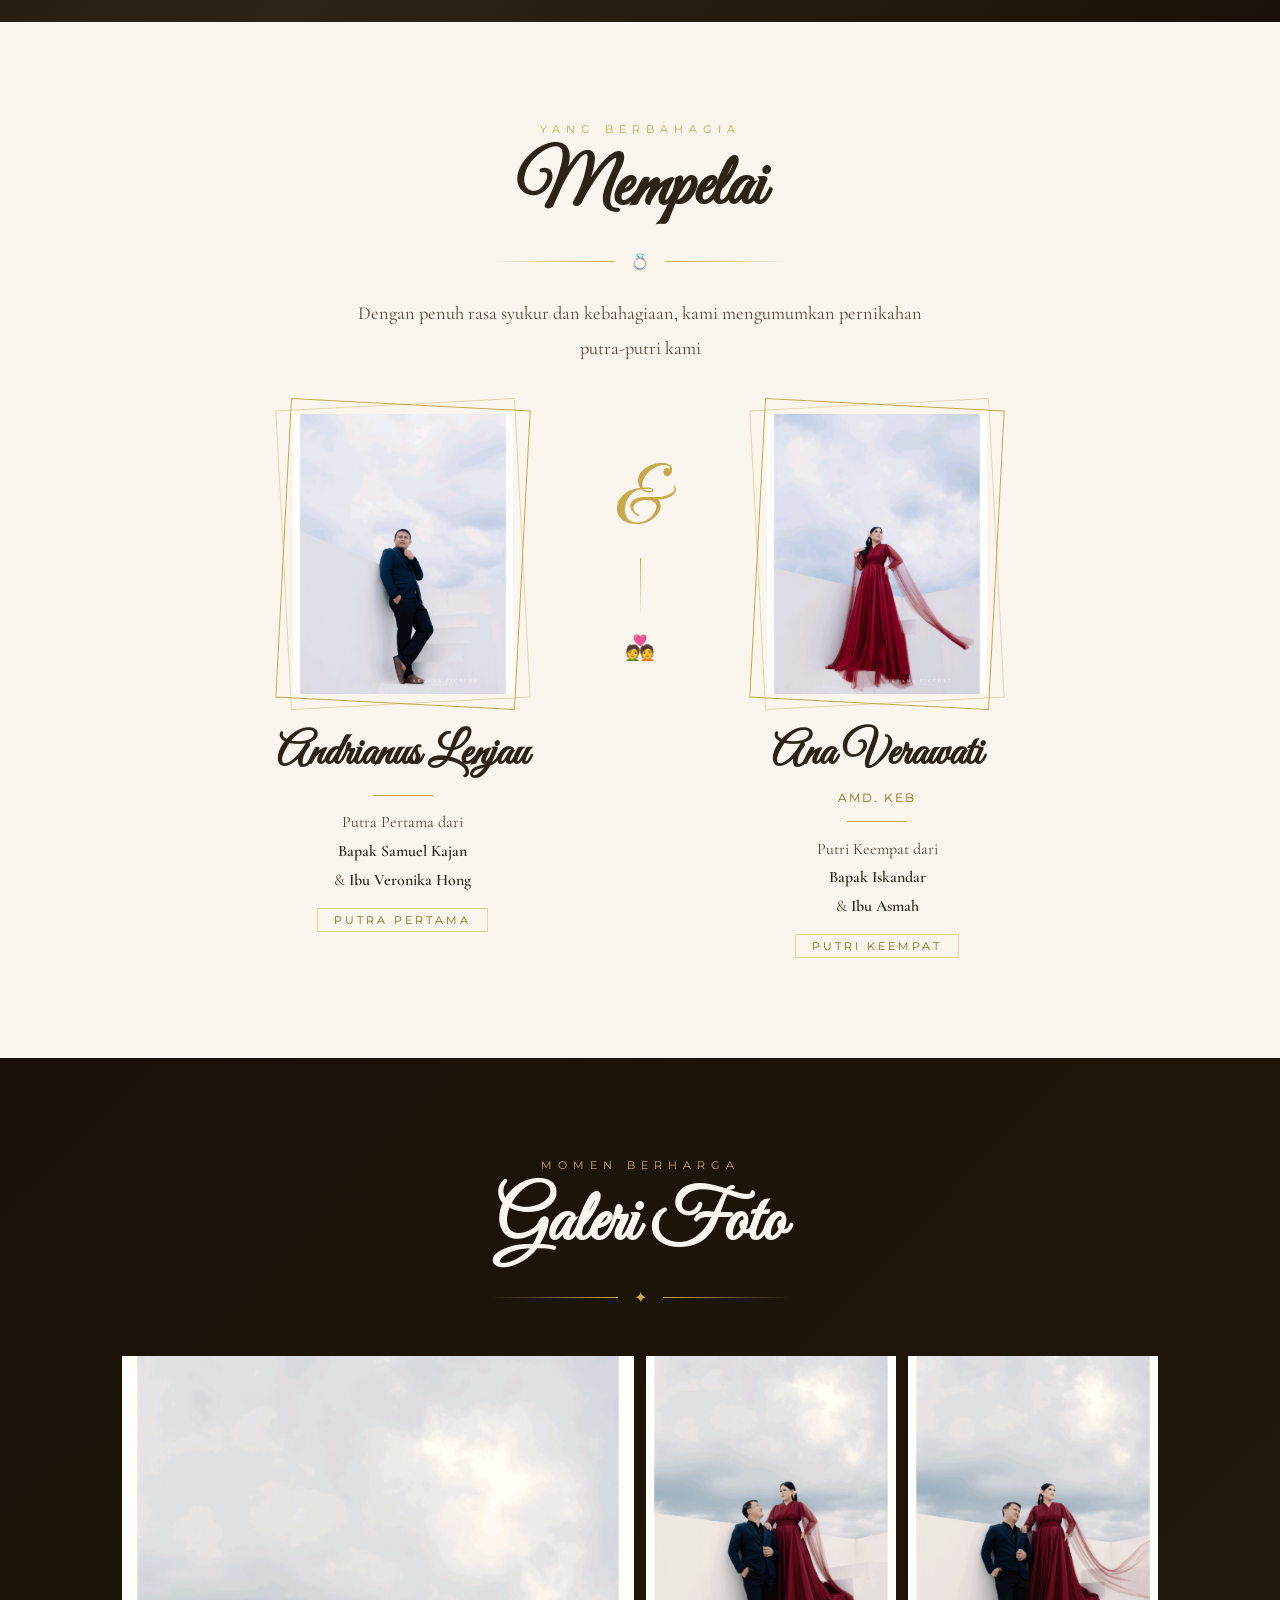
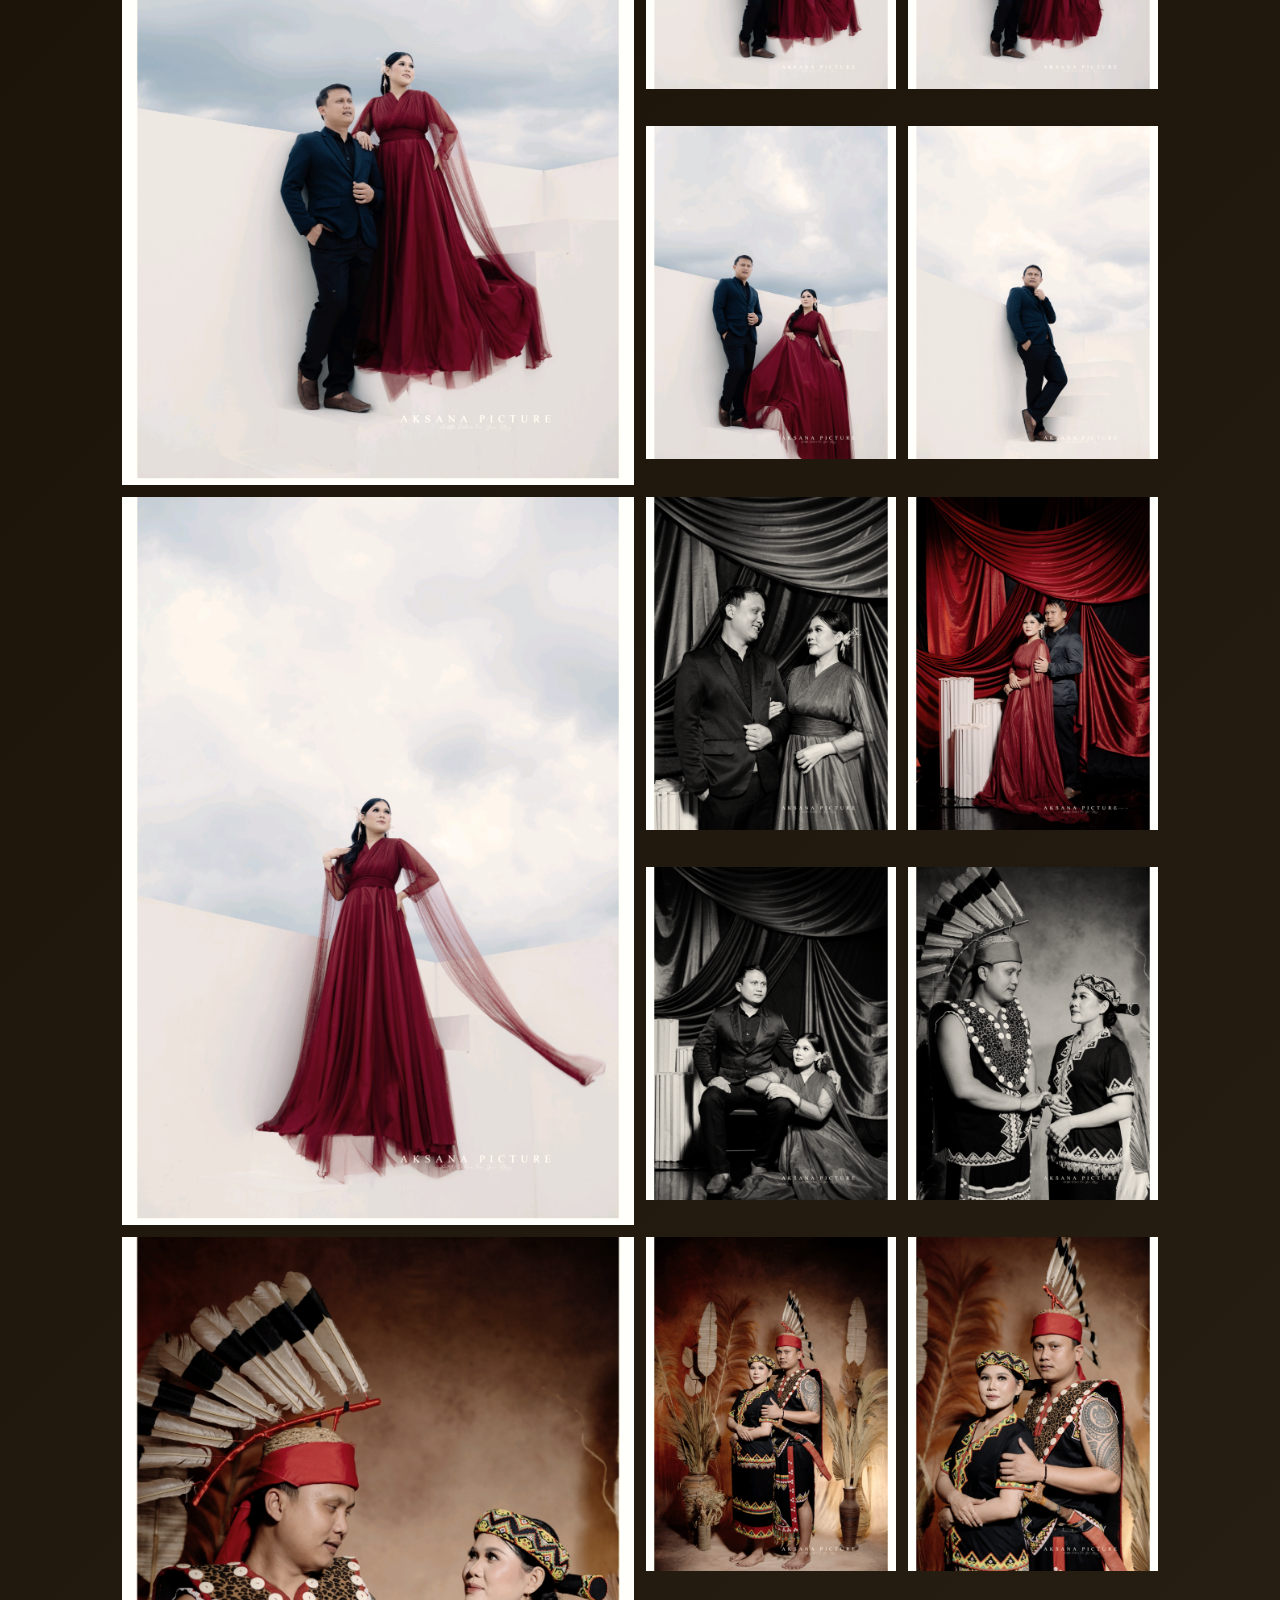
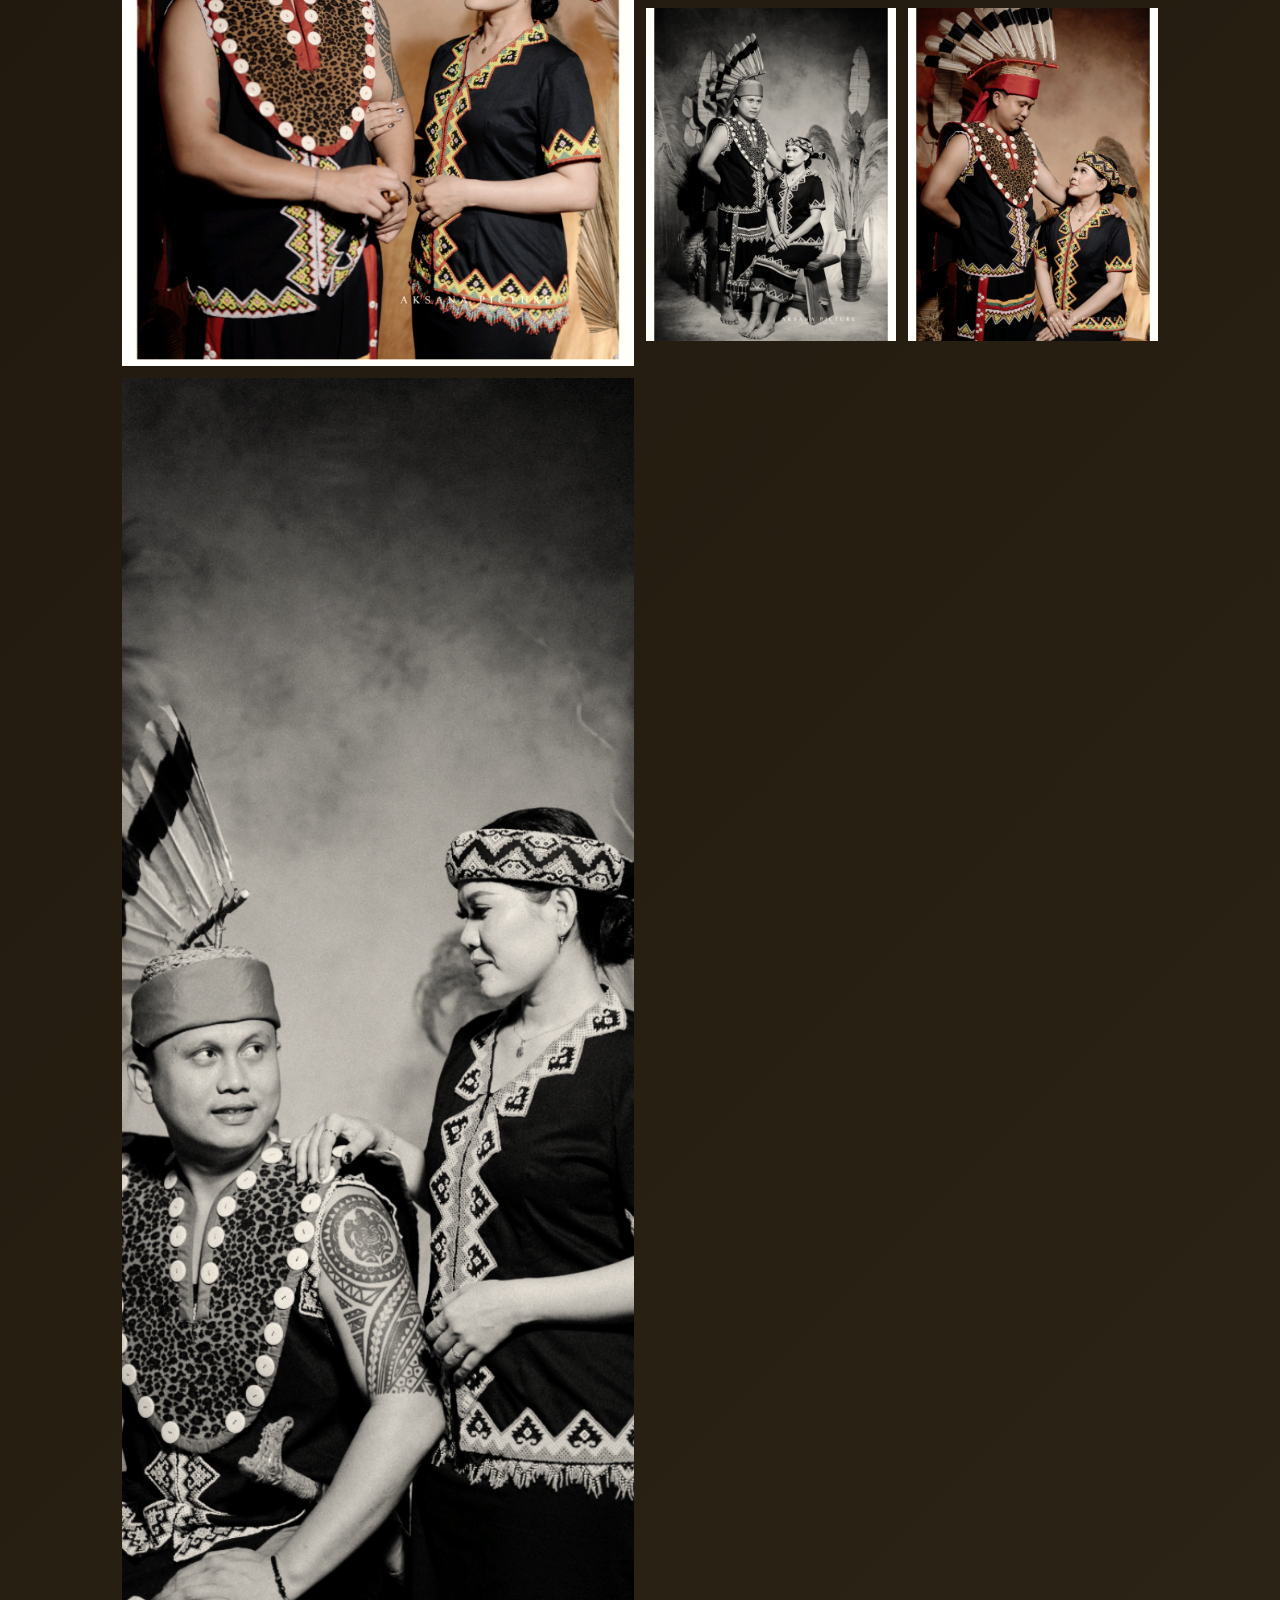
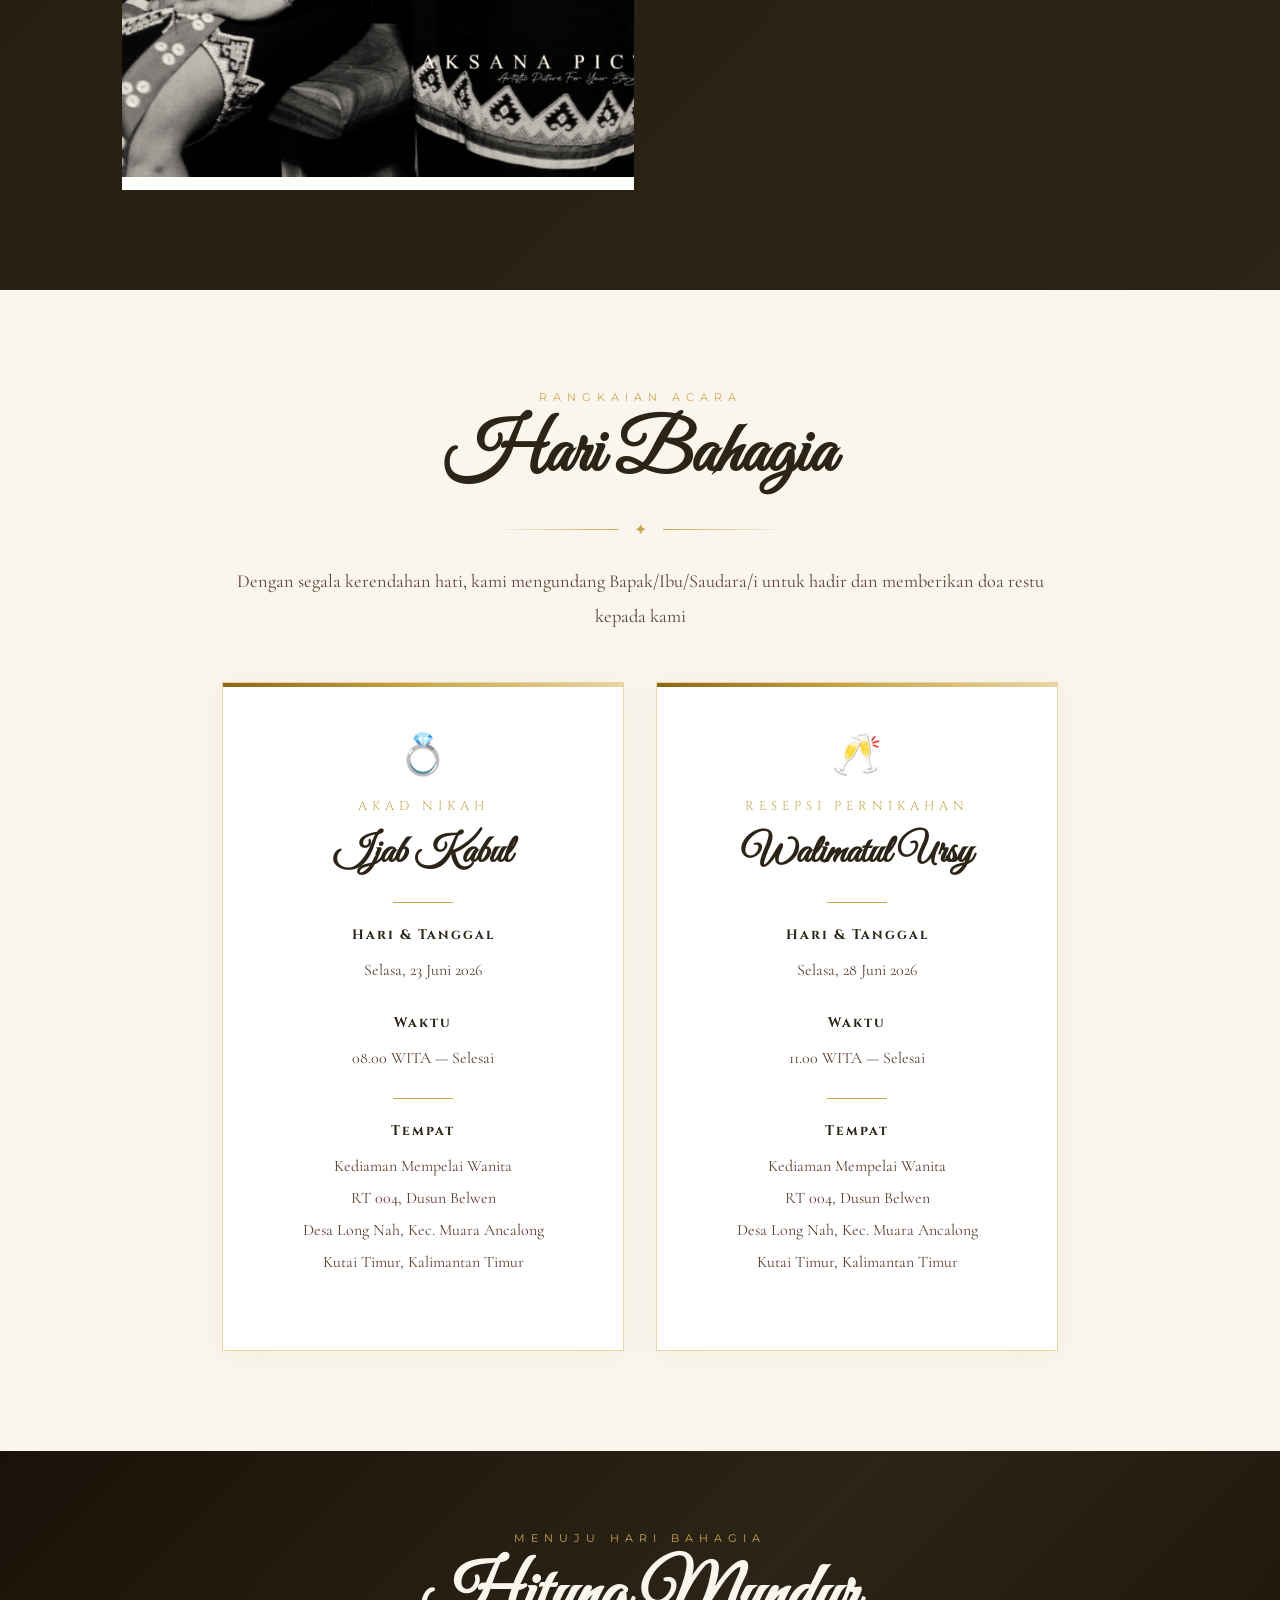
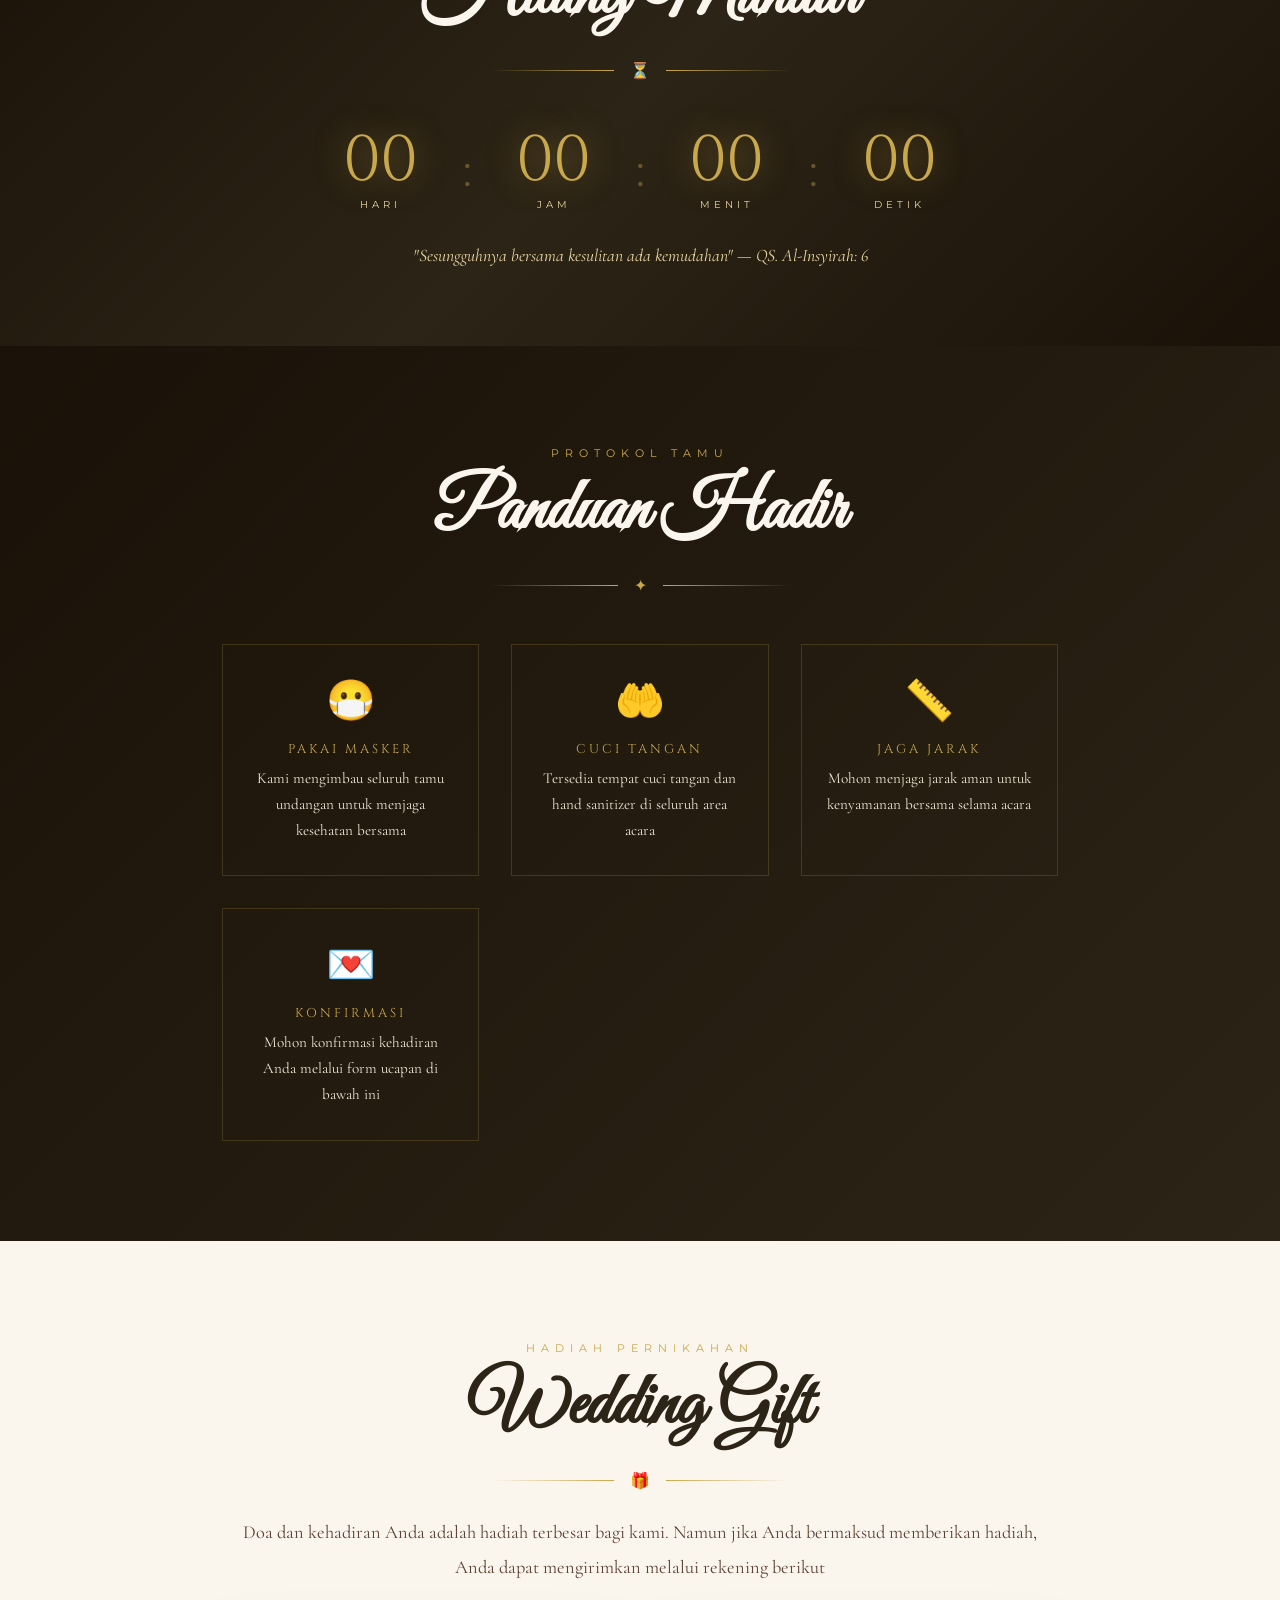
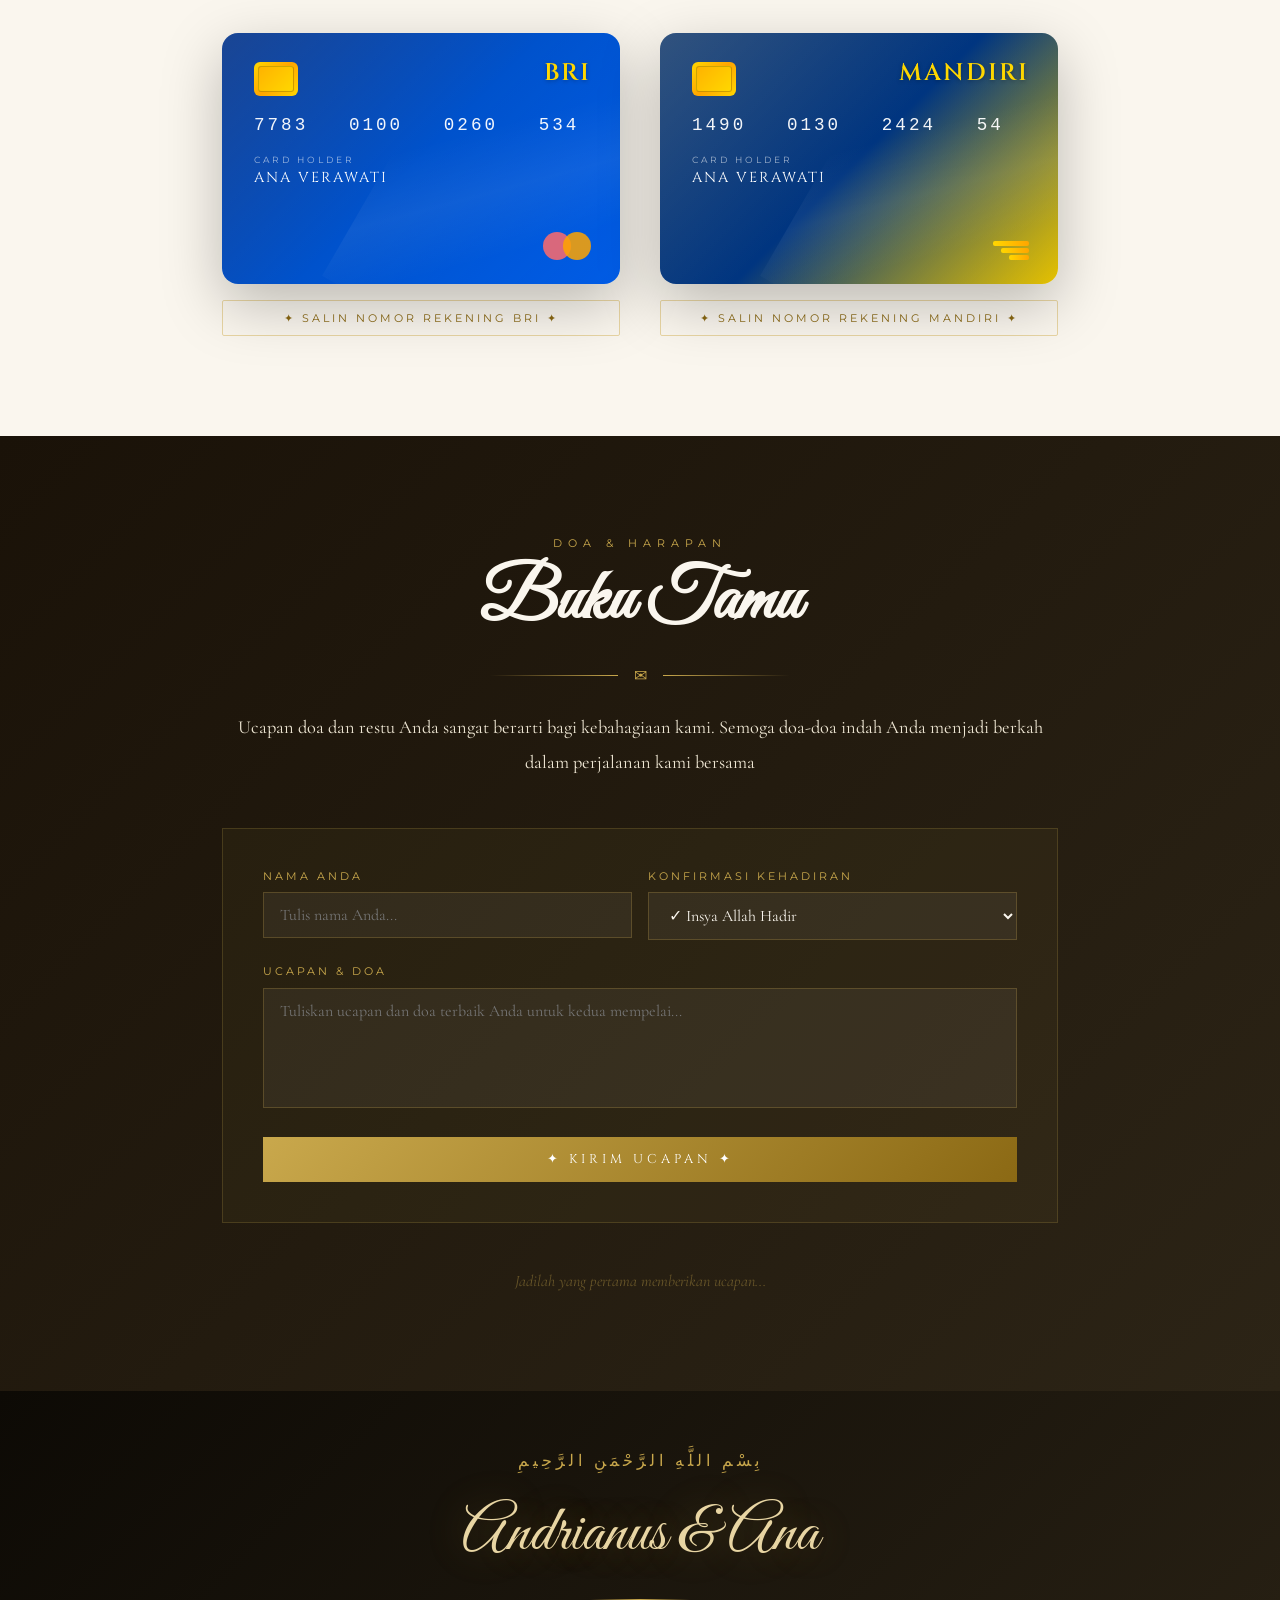
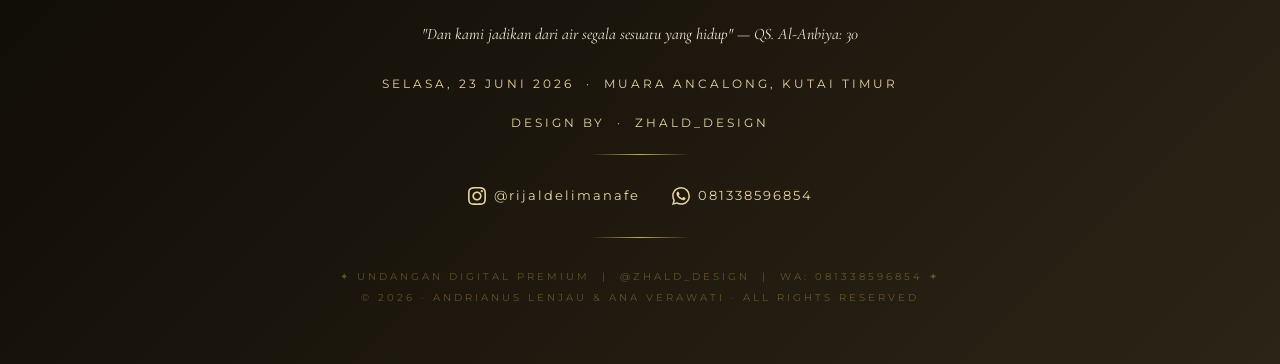
==== commit fe313dba: "Update index.html" ====
--- a/index.html
+++ b/index.html
@@ -3,7 +3,7 @@
 <head>
   <meta charset="UTF-8">
   <meta name="viewport" content="width=device-width, initial-scale=1.0">
-  <title>Undangan Pernikahan — Andrianus & Ana Verawati</title>
+  <title>Undangan Pernikahan — Andre & Ana</title>
   <meta name="description" content="Undangan Pernikahan Andrianus Lenjau & Ana Verawati Amd. Keb — 23 Juni 2026">
   <link rel="stylesheet" href="style.css">
 </head>
@@ -256,11 +256,6 @@
       <div class="gallery-item" onclick="openLightbox(15)">
         <img src="Foto16.jpg" alt="Foto 16" loading="lazy">
         <div class="gallery-overlay"><span class="gallery-overlay-icon">⊕</span></div>
-      </div>
-      <div class="gallery-item" onclick="openLightbox(16)">
-        <img src="Foto17.jpg" alt="Foto 17" loading="lazy">
-        <div class="gallery-overlay"><span class="gallery-overlay-icon">⊕</span></div>
-      </div>
       <div class="gallery-item" onclick="openLightbox(17)">
         <img src="Foto18.jpg" alt="Foto 18" loading="lazy">
         <div class="gallery-overlay"><span class="gallery-overlay-icon">⊕</span></div>
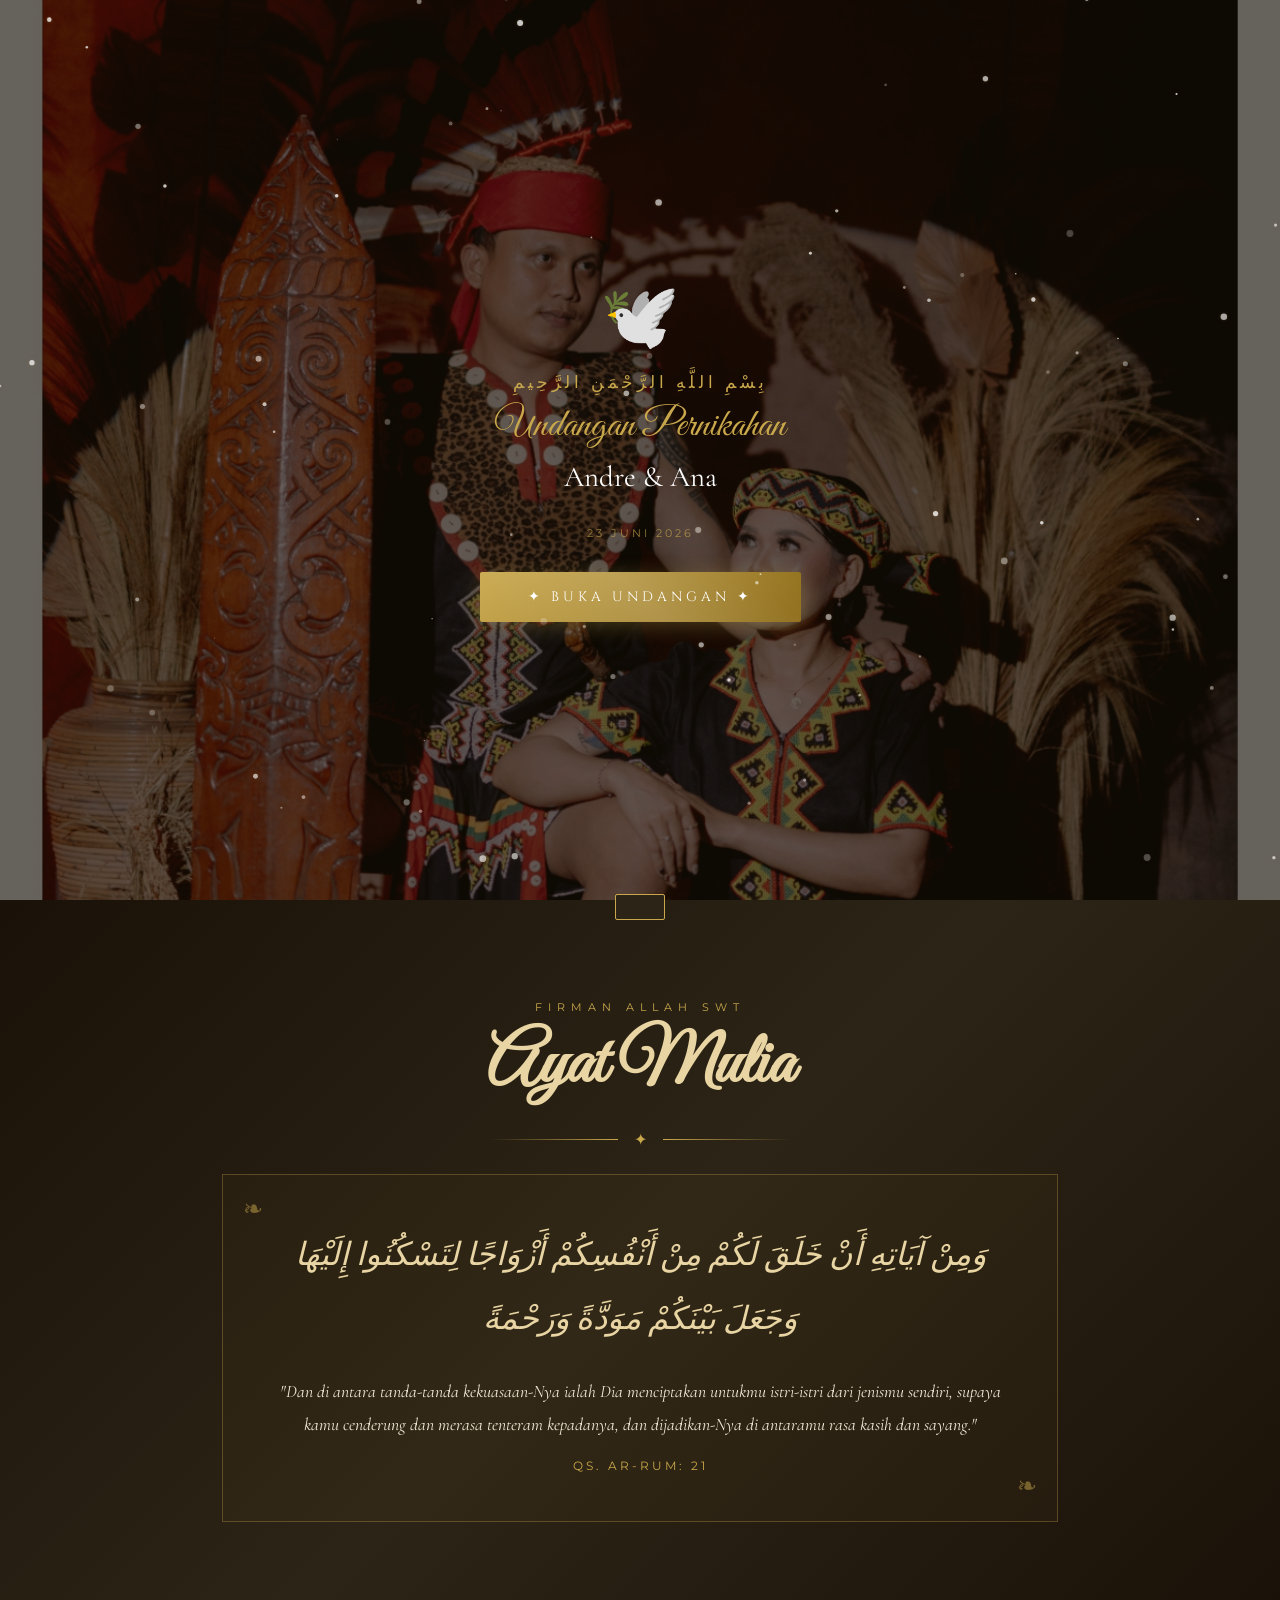
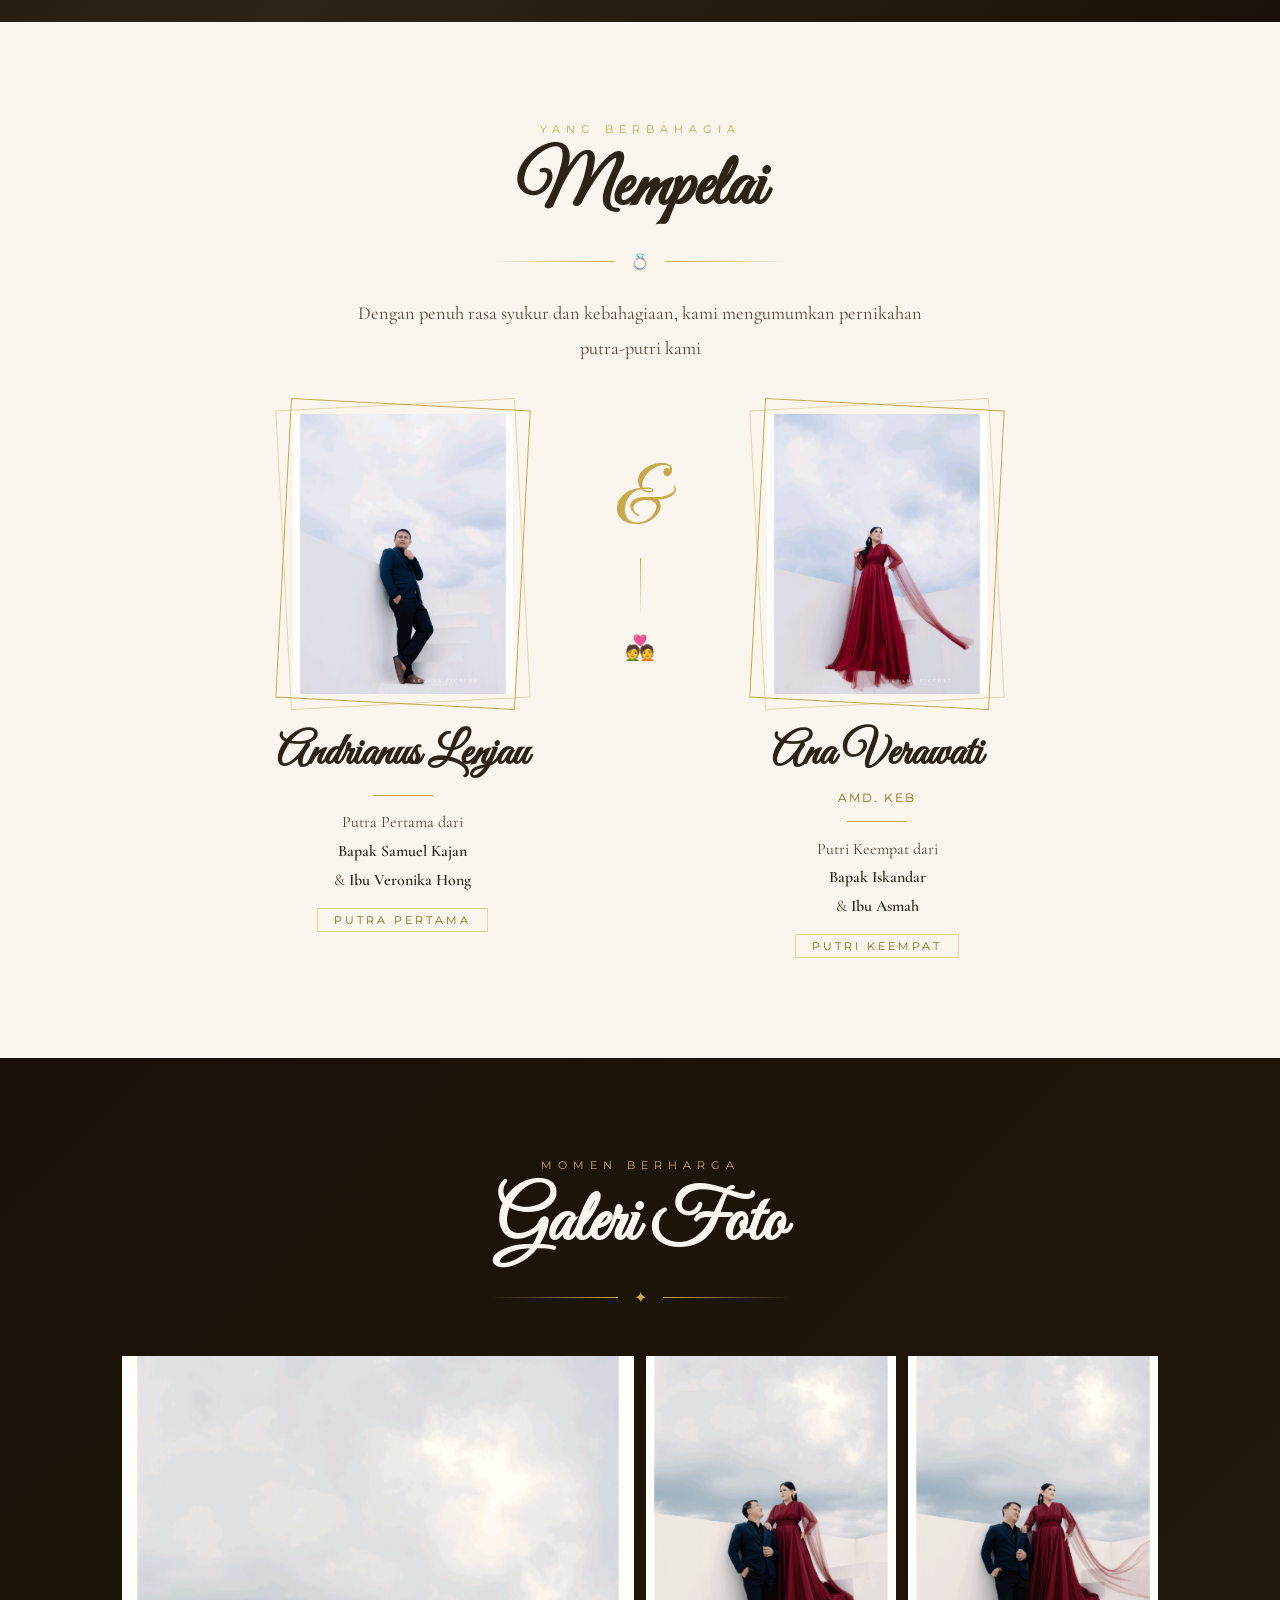
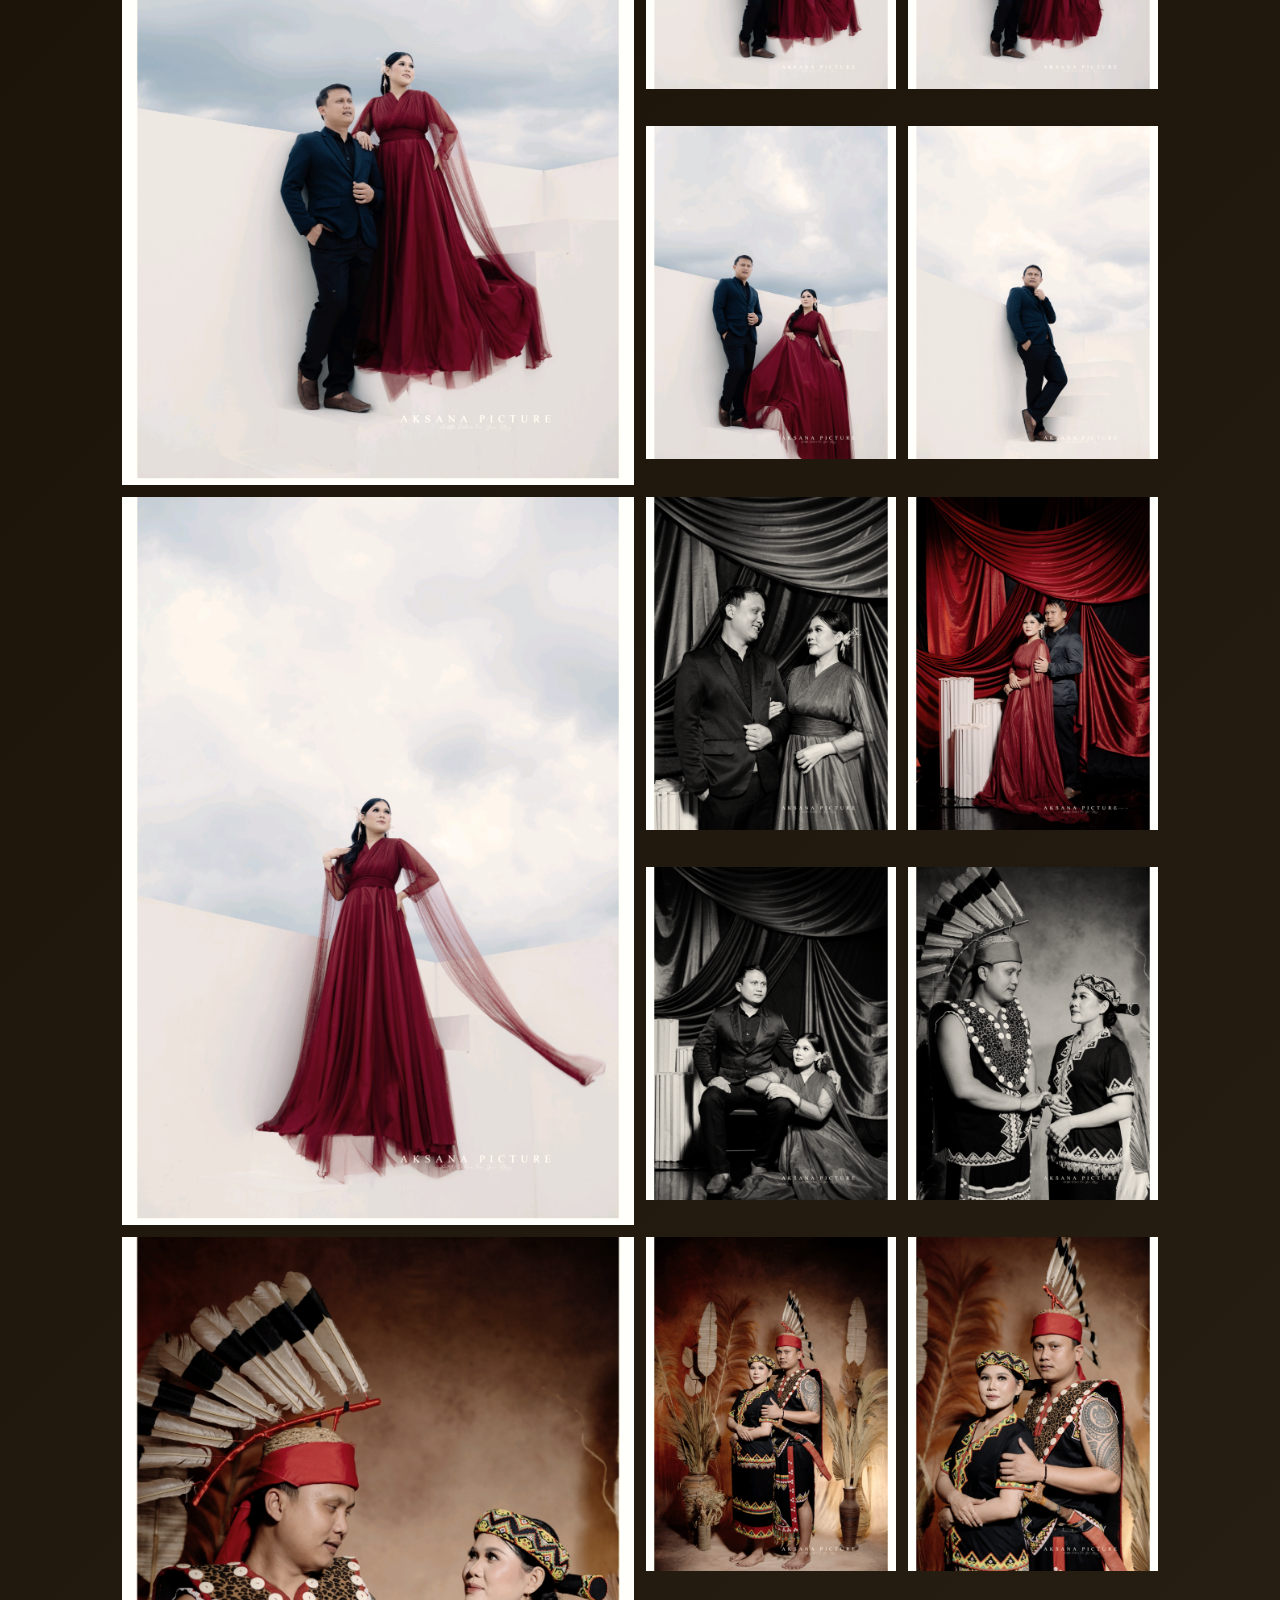
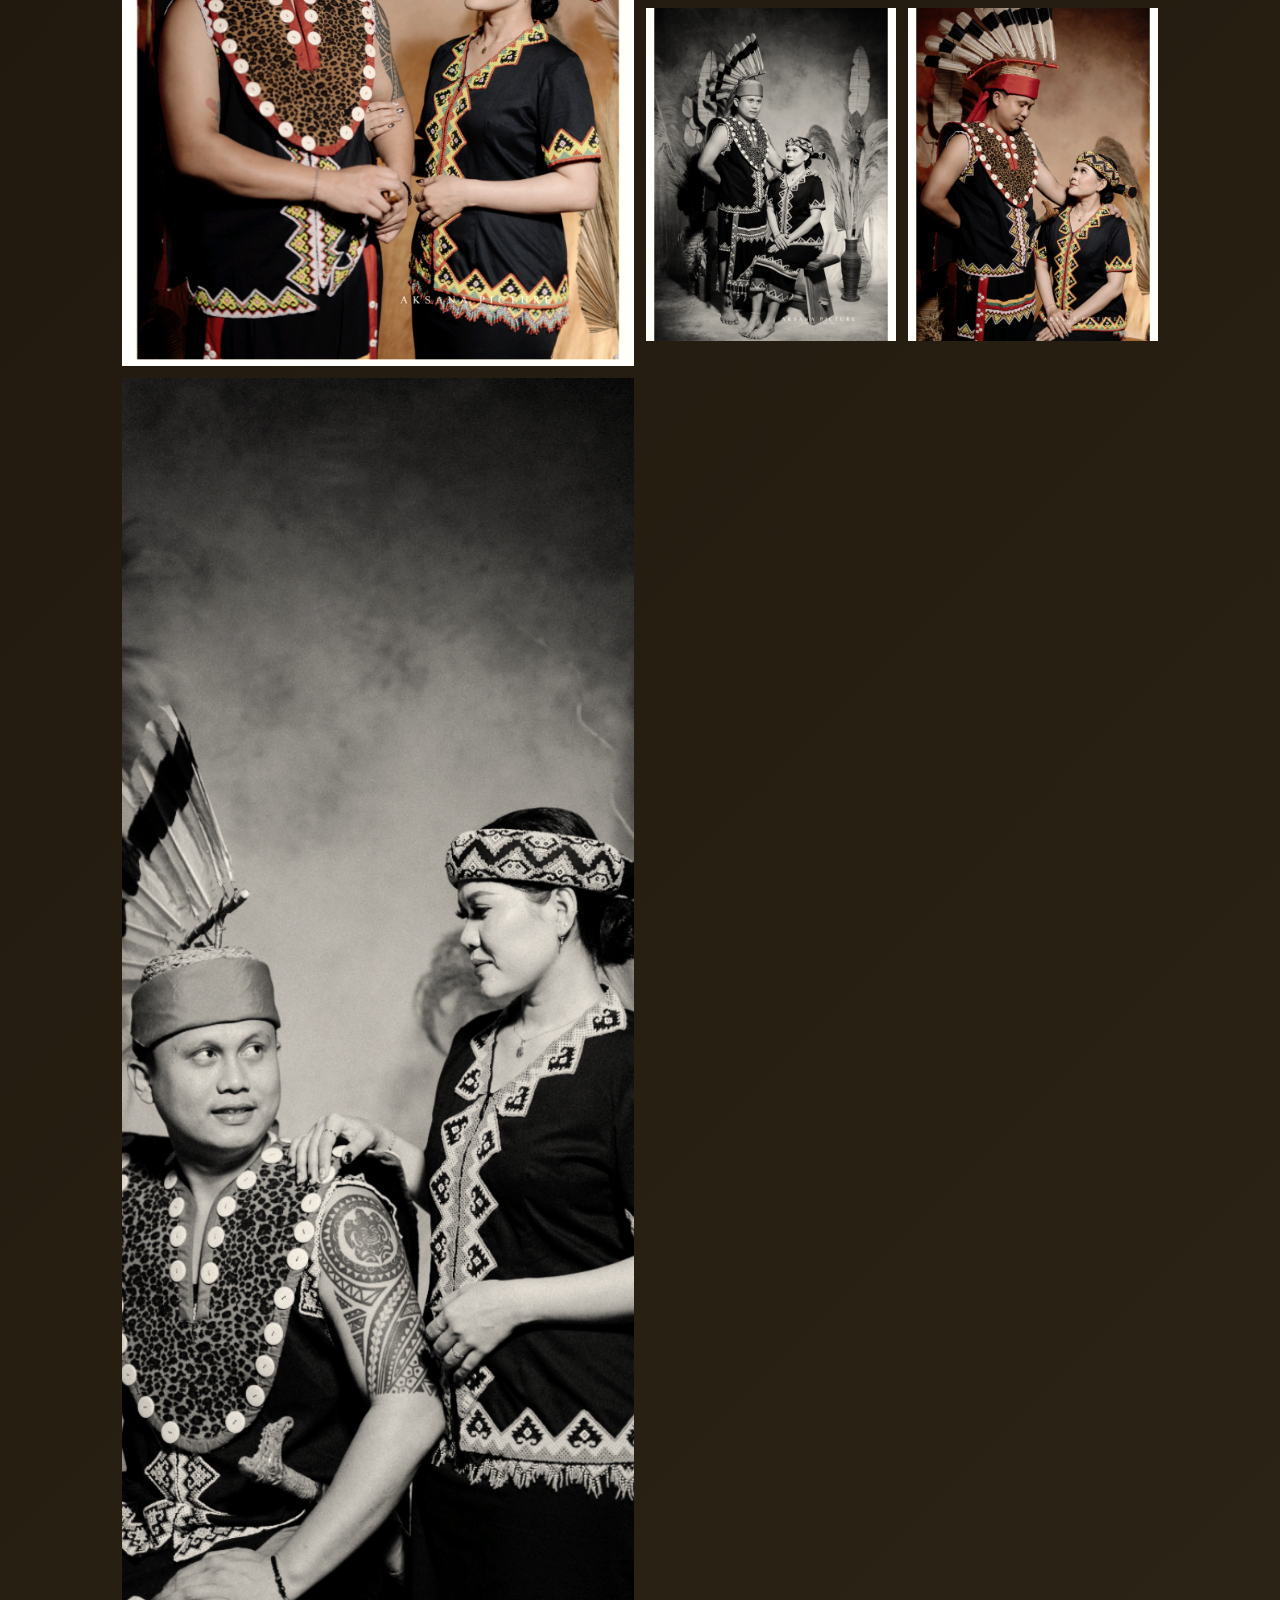
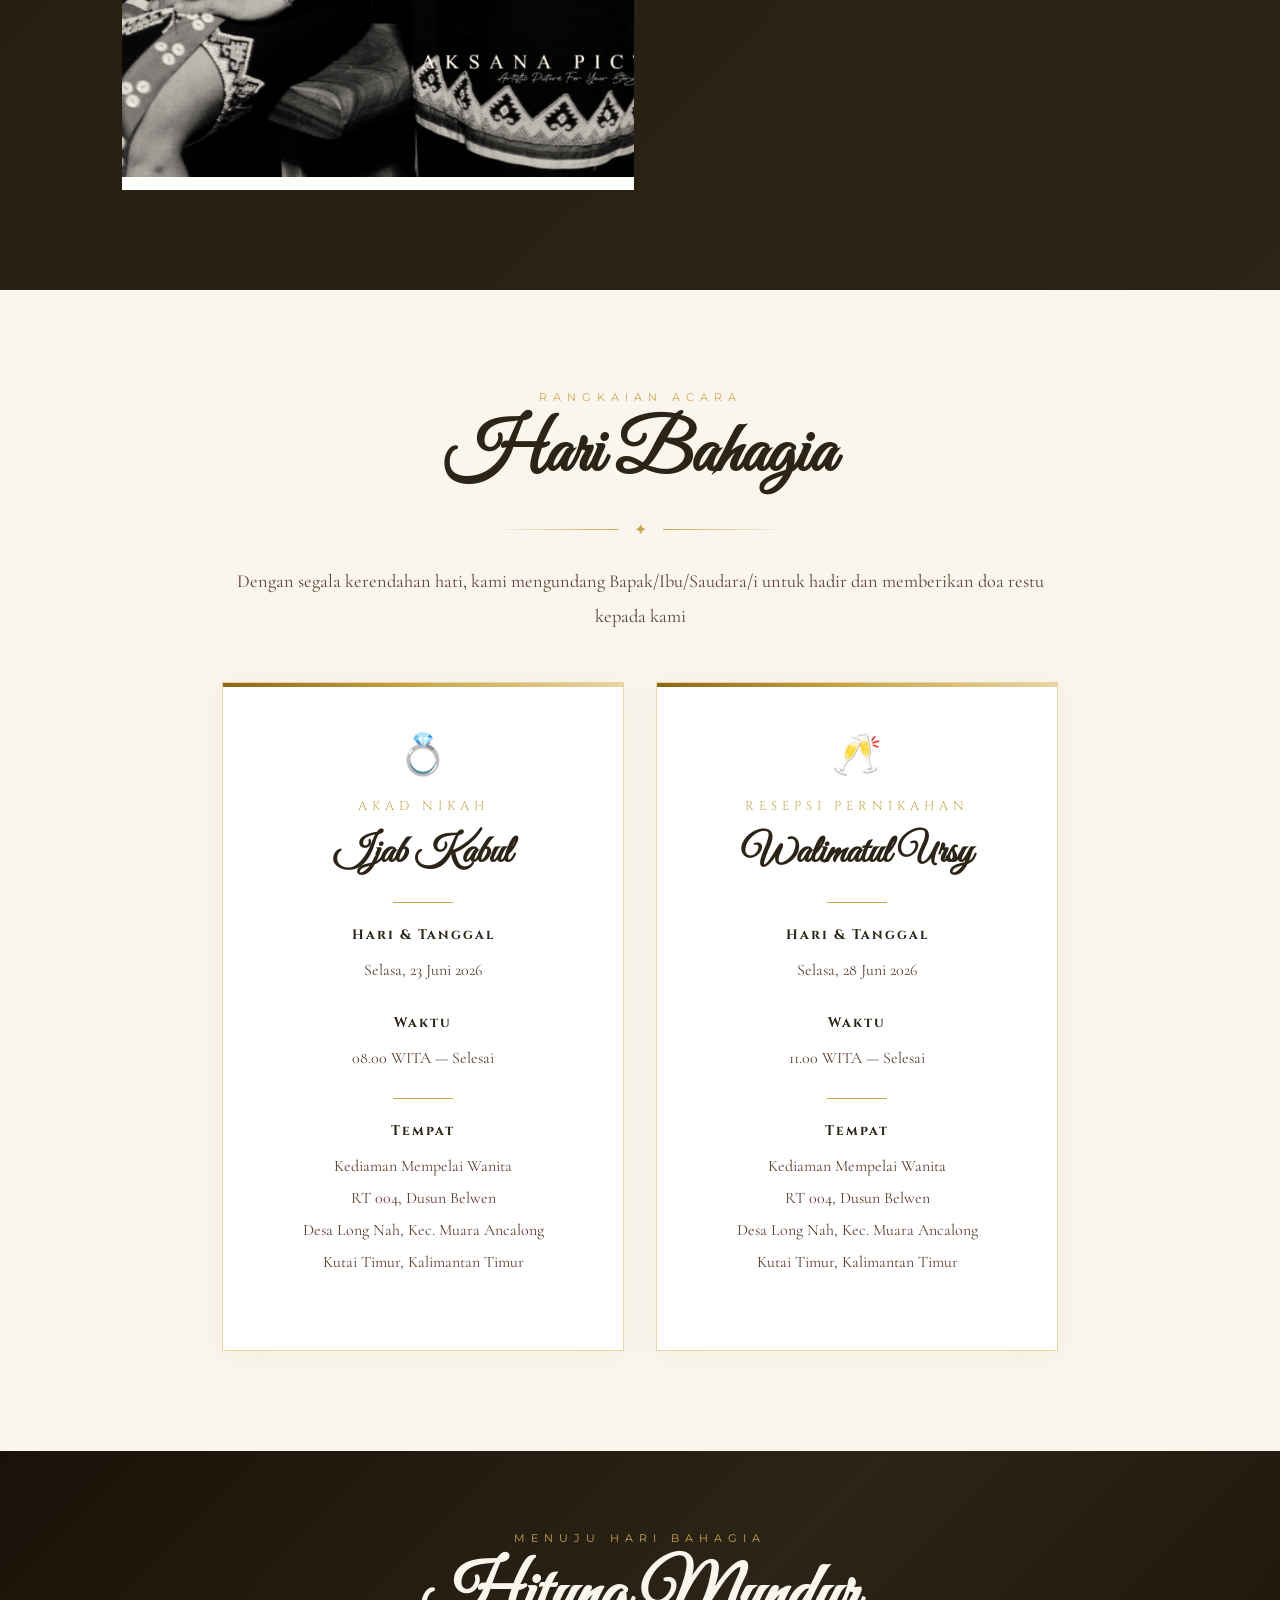
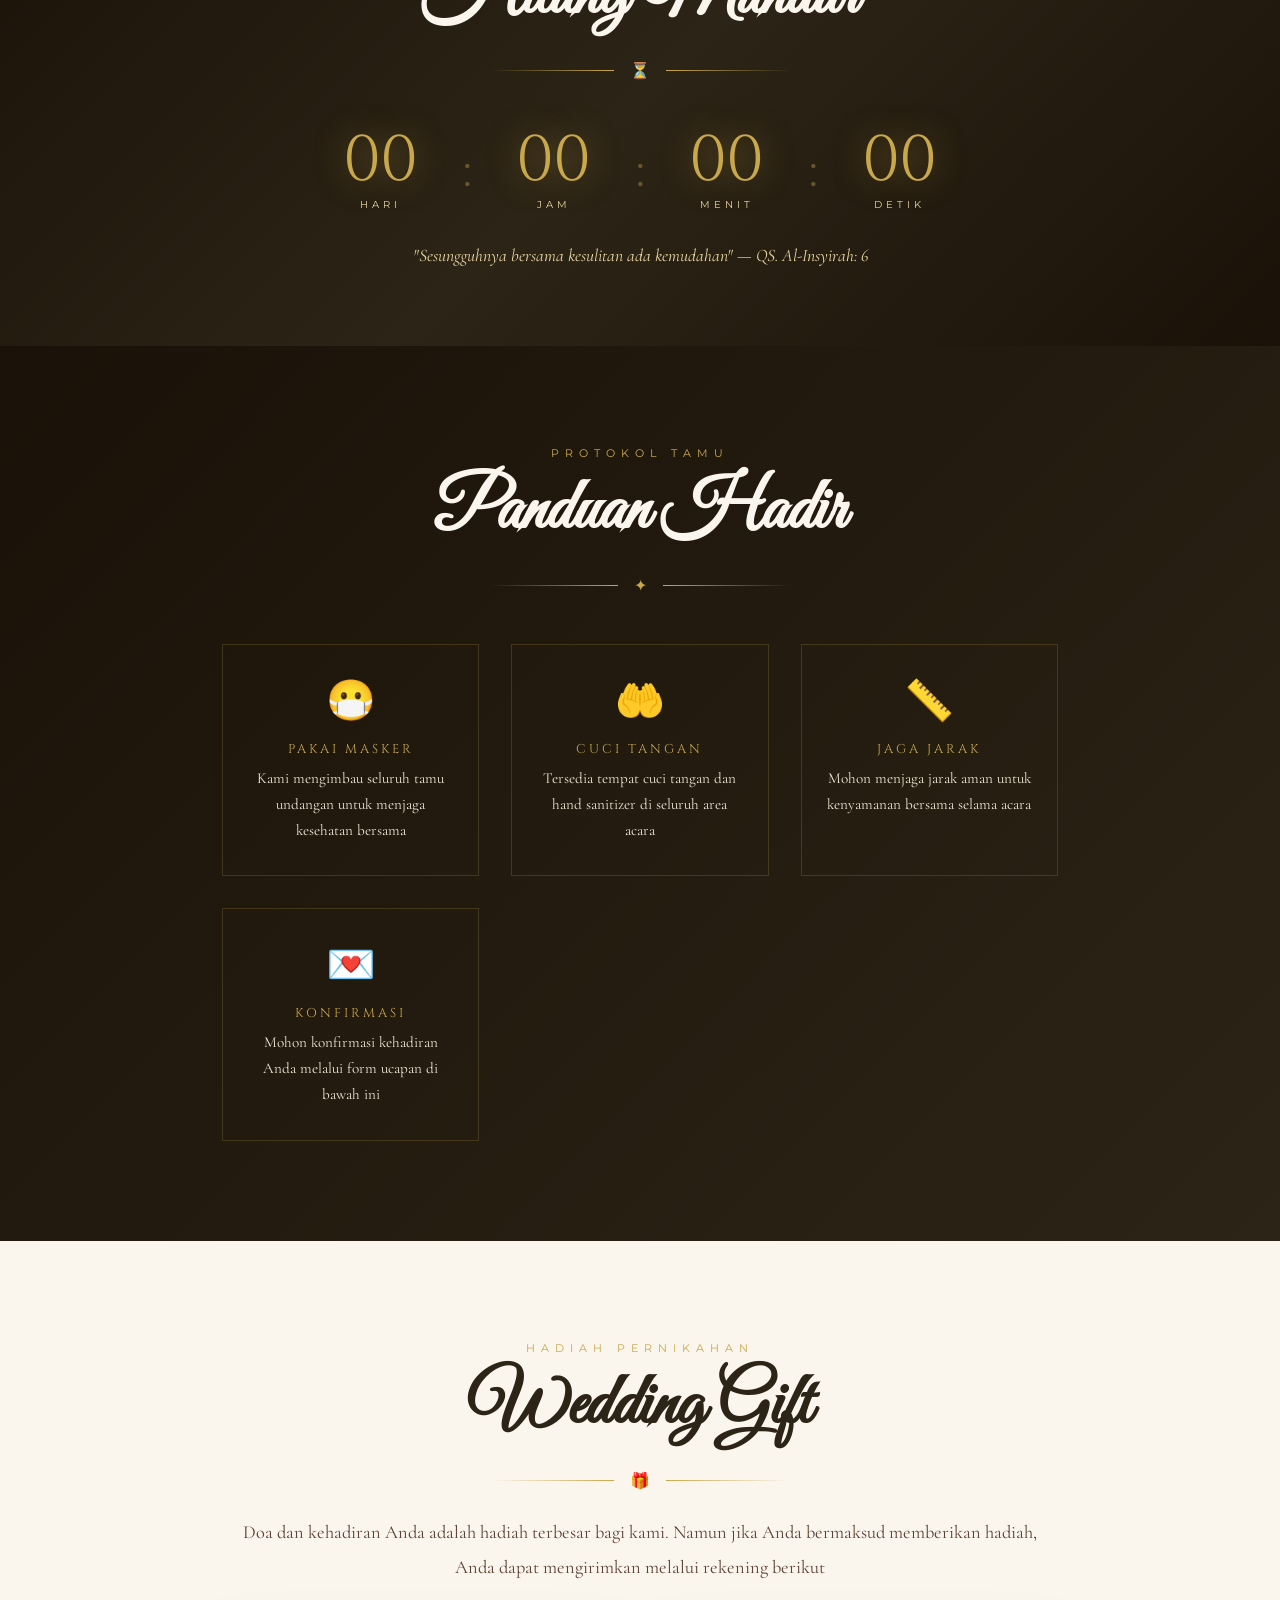
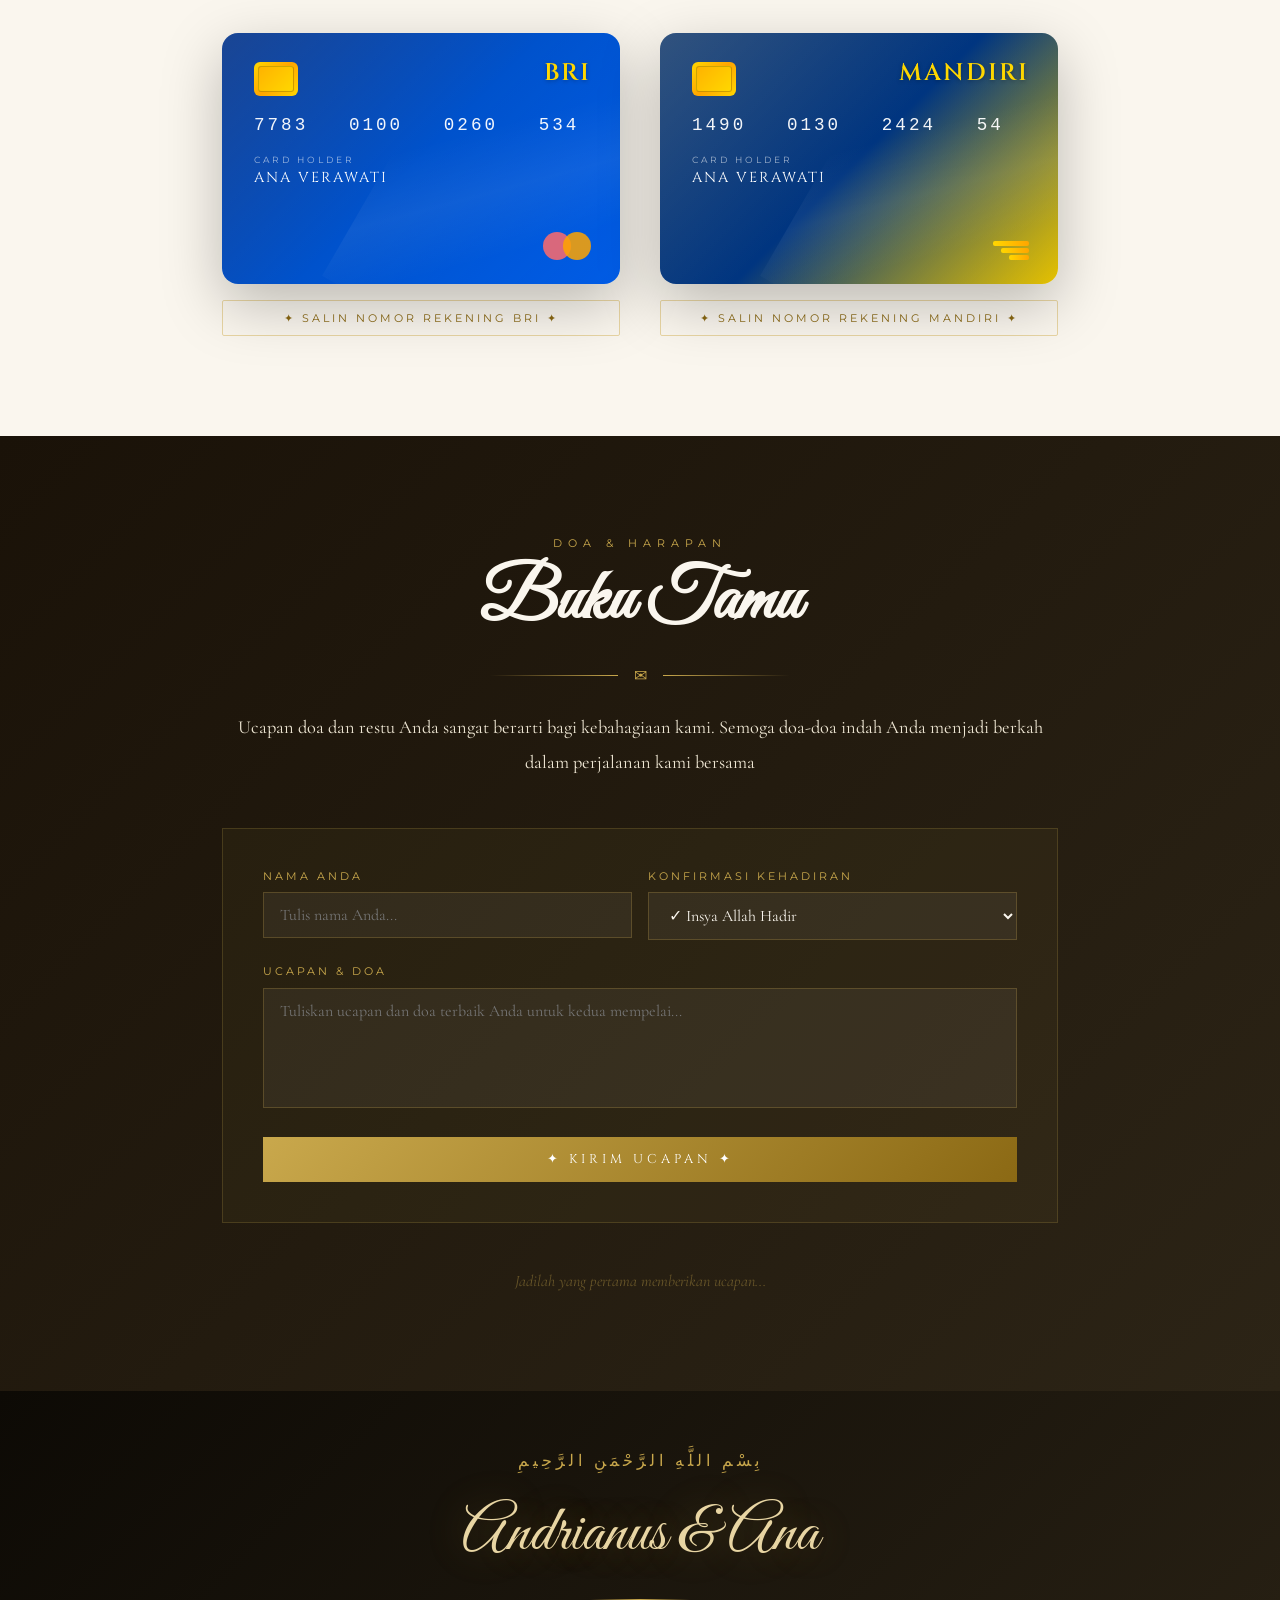
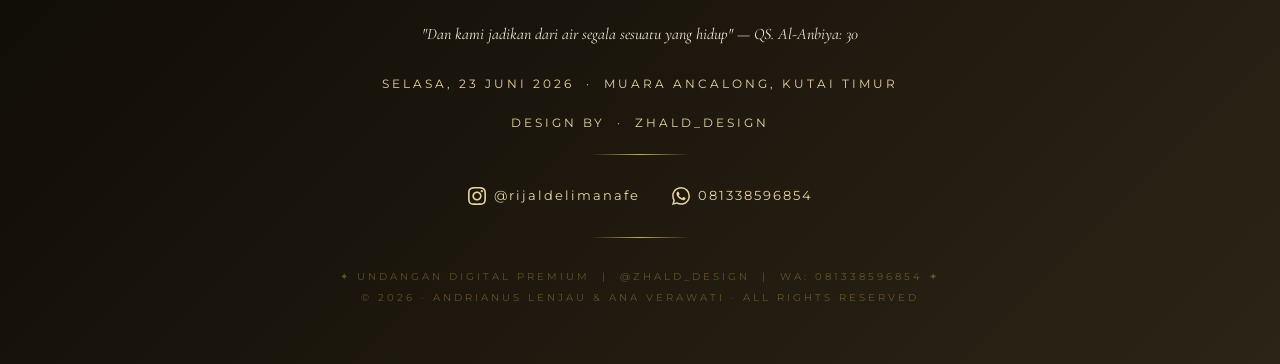
==== commit 370a7997: "Update index.html" ====
--- a/index.html
+++ b/index.html
@@ -87,9 +87,9 @@
     <p class="cover-we-invite">✦ &nbsp; The Wedding of &nbsp; ✦</p>
 
     <div class="cover-names">
-      <h1 class="cover-groom">Andrianus</h1>
+      <h1 class="cover-groom">Andre</h1>
       <span class="cover-amp">&</span>
-      <h1 class="cover-bride">Ana Verawati</h1>
+      <h1 class="cover-bride">Ana</h1>
     </div>
 
     <div class="cover-divider"></div>
